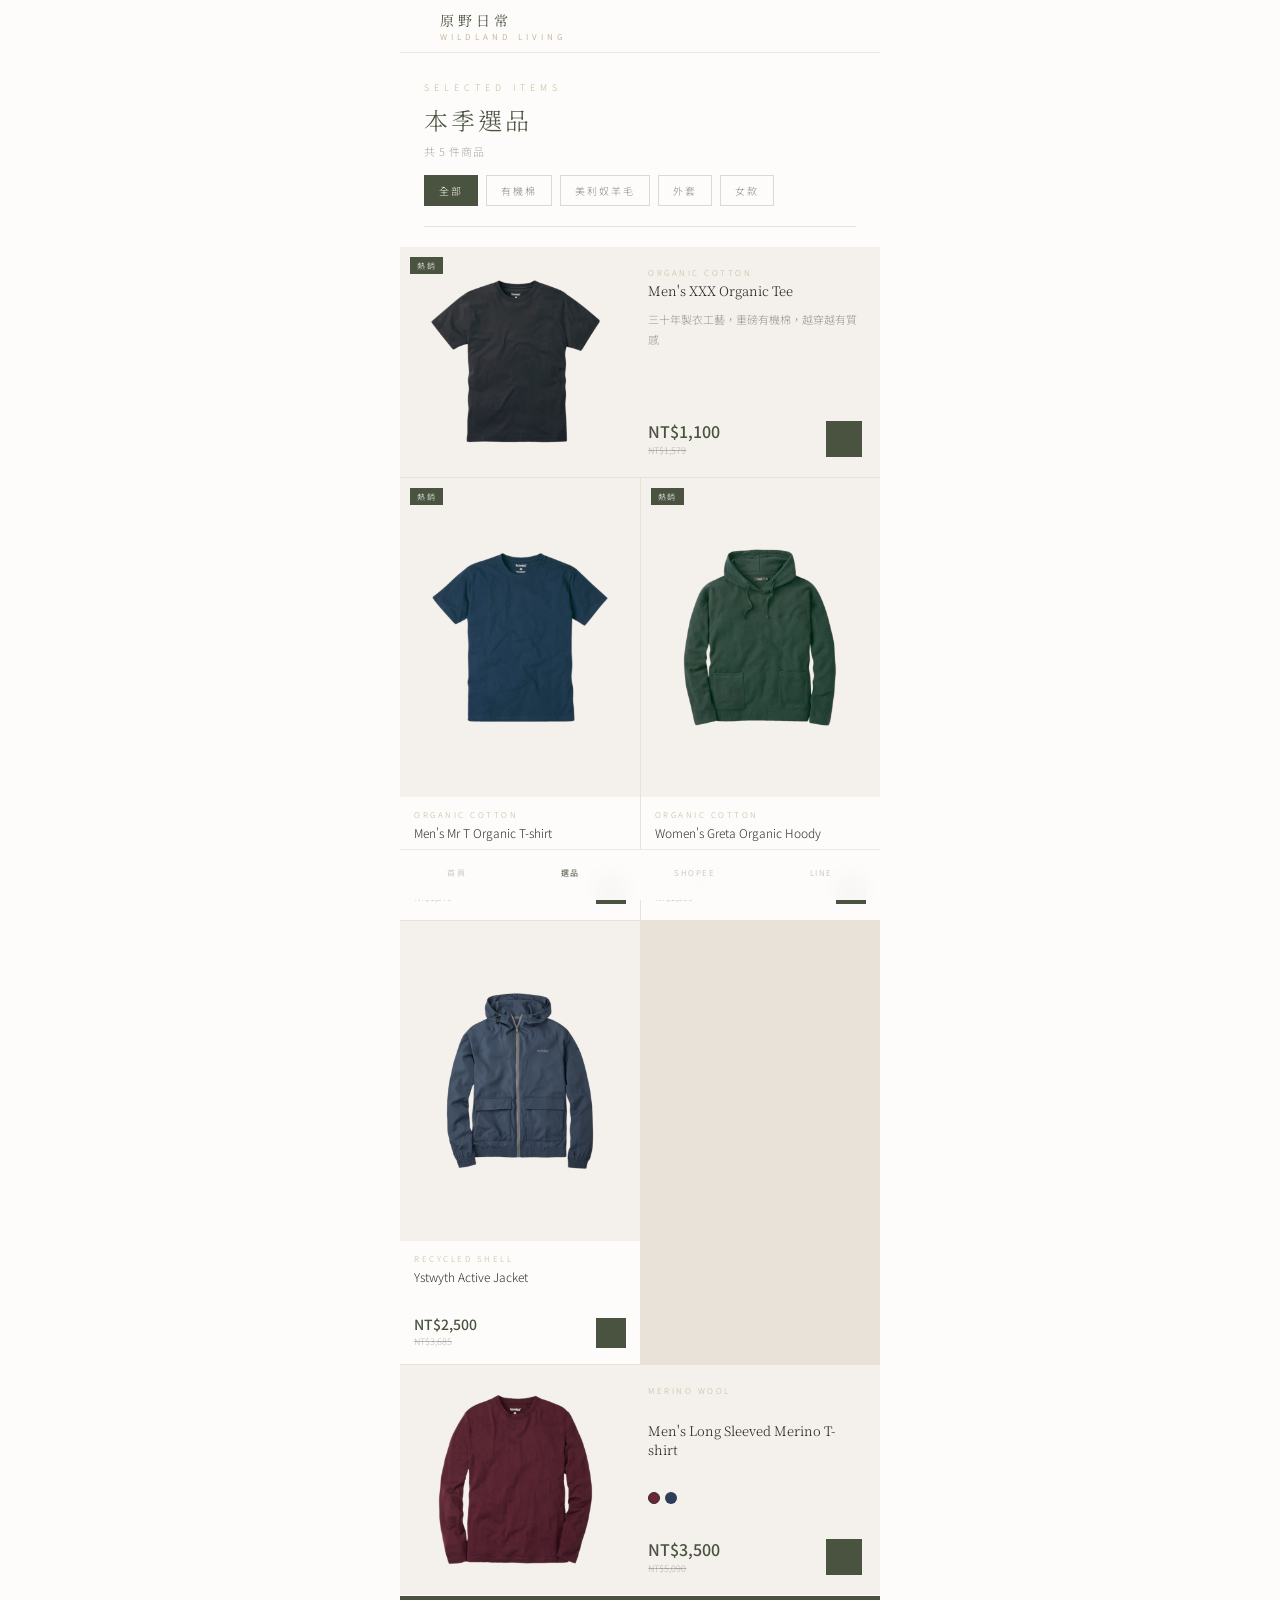
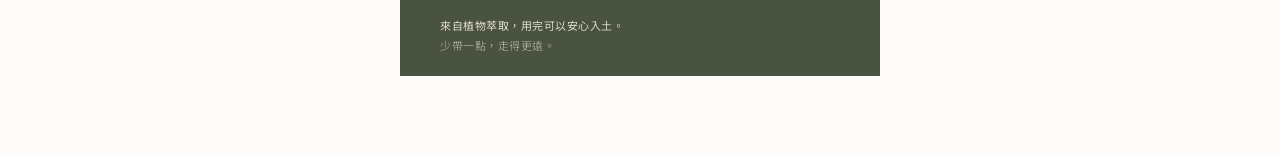
==== shop.html @ a8b2b329 "update: 根據 howies.co.uk 更新 5 件商品實際規格（材質・布重・產地・認證）" ====
<!DOCTYPE html>
<html lang="zh-TW">
<head>
<meta charset="UTF-8">
<meta name="viewport" content="width=device-width, initial-scale=1.0, maximum-scale=1.0">
<meta name="description" content="原野日常 選品店 — 永續選材，簡約美學，為移動與探索而生。">
<meta name="theme-color" content="#4A5240">
<title>選品 — 原野日常 Wildland Living</title>
<link rel="preconnect" href="https://fonts.googleapis.com">
<link rel="preconnect" href="https://fonts.gstatic.com" crossorigin>
<link href="https://fonts.googleapis.com/css2?family=Noto+Serif+TC:wght@300;400&family=Noto+Sans+TC:wght@300;400;500&display=swap" rel="stylesheet">
<link rel="stylesheet" href="https://cdn.jsdelivr.net/npm/@tabler/icons-webfont@latest/tabler-icons.min.css">
<style>
*{margin:0;padding:0;box-sizing:border-box}
:root{
  --green:#4A5240;
  --sand:#C8B89A;
  --cream:#E8E2D8;
  --dark:#2C2C2A;
  --light:#F4F1EC;
  --white:#FDFCFA;
}
html{scroll-behavior:smooth}
body{background:var(--white);color:var(--dark);font-family:'Noto Sans TC',sans-serif;font-weight:300;margin:0 auto;overflow-x:hidden;max-width:480px}

/* ── NAV ── */
nav{position:sticky;top:0;width:100%;max-width:480px;z-index:100;background:rgba(253,252,250,0.97);backdrop-filter:blur(10px);-webkit-backdrop-filter:blur(10px);border-bottom:0.5px solid rgba(74,82,64,0.12);padding:10px 20px;display:flex;justify-content:space-between;align-items:center}
.nav-left{display:flex;align-items:center;gap:12px}
.nav-back{background:none;border:none;color:var(--dark);cursor:pointer;font-size:20px;padding:4px;display:flex;align-items:center;-webkit-tap-highlight-color:transparent}
.logo-mark{display:flex;flex-direction:column;gap:1px}
.logo-cn{font-family:'Noto Serif TC',serif;font-size:14px;font-weight:400;color:var(--green);letter-spacing:4px}
.logo-en{font-size:8px;letter-spacing:4px;color:var(--sand);font-weight:400;text-transform:uppercase}
.nav-icons{display:flex;gap:16px;align-items:center}
.nav-icon{cursor:pointer;color:var(--dark);font-size:20px;position:relative;background:none;border:none;padding:4px;-webkit-tap-highlight-color:transparent}
.cart-badge{position:absolute;top:-4px;right:-4px;background:var(--green);color:var(--white);border-radius:50%;width:14px;height:14px;font-size:9px;display:flex;align-items:center;justify-content:center;font-weight:500}

/* ── PAGE HEADER ── */
.page-header{padding:28px 24px 0}
.page-label{font-size:9px;letter-spacing:5px;color:var(--sand);text-transform:uppercase;margin-bottom:8px}
.page-title{font-family:'Noto Serif TC',serif;font-size:24px;font-weight:300;color:var(--green);letter-spacing:3px;margin-bottom:6px}
.page-count{font-size:11px;color:rgba(44,44,42,0.4);letter-spacing:1px}

/* ── FILTER BAR ── */
.filter-bar{padding:16px 24px 0;display:flex;gap:8px;overflow-x:auto;scrollbar-width:none;-webkit-overflow-scrolling:touch}
.filter-bar::-webkit-scrollbar{display:none}
.filter-chip{flex-shrink:0;padding:7px 14px;border:0.5px solid rgba(74,82,64,0.2);background:transparent;color:rgba(44,44,42,0.55);font-size:10px;letter-spacing:2px;font-family:'Noto Sans TC',sans-serif;font-weight:300;cursor:pointer;-webkit-tap-highlight-color:transparent;transition:all 0.2s;white-space:nowrap}
.filter-chip.active{background:var(--green);color:var(--white);border-color:var(--green)}

/* ── DIVIDER ── */
.section-divider{height:0.5px;background:var(--cream);margin:20px 24px 0}

/* ── PRODUCT GRID ── */
.product-grid{display:grid;grid-template-columns:1fr 1fr;gap:1px;background:var(--cream);margin:20px 0 0}

/* ── PRODUCT CARD ── */
.pcard{background:var(--white);cursor:pointer;display:flex;flex-direction:column;-webkit-tap-highlight-color:transparent}
.pcard-img{width:100%;aspect-ratio:3/4;background:var(--light);position:relative;overflow:hidden;display:flex;align-items:center;justify-content:center}
.pcard-img img{width:82%;height:82%;object-fit:contain;display:block;transition:transform 0.4s ease}
.pcard:active .pcard-img img{transform:scale(0.95)}
.pcard-badge{position:absolute;top:10px;left:10px;background:var(--green);color:var(--white);font-size:8px;letter-spacing:1.5px;padding:3px 7px;font-weight:300}
.pcard-body{padding:12px 14px 16px}
.pcard-series{font-size:8px;letter-spacing:2.5px;color:var(--sand);text-transform:uppercase;margin-bottom:4px}
.pcard-name{font-size:12px;color:var(--dark);line-height:1.45;margin-bottom:10px;font-weight:300;min-height:36px}
.pcard-foot{display:flex;align-items:flex-end;justify-content:space-between;gap:6px}
.pcard-pricing{display:flex;flex-direction:column;gap:1px}
.pcard-price{font-size:14px;color:var(--green);font-weight:500}
.pcard-orig{font-size:9px;color:rgba(44,44,42,0.3);text-decoration:line-through}
.pcard-add{width:30px;height:30px;background:var(--green);color:var(--white);border:none;cursor:pointer;display:flex;align-items:center;justify-content:center;font-size:16px;flex-shrink:0;-webkit-tap-highlight-color:transparent;transition:background 0.15s}
.pcard-add:active{background:#3d4433}

/* ── FULL WIDTH CARD ── */
.pcard-full{grid-column:1/-1;flex-direction:row;background:var(--light)}
.pcard-full .pcard-img{width:48%;aspect-ratio:1/1;flex-shrink:0}
.pcard-full .pcard-body{flex:1;padding:20px 18px;display:flex;flex-direction:column;justify-content:space-between}
.pcard-full .pcard-name{font-size:13px;min-height:auto;font-family:'Noto Serif TC',serif;font-weight:300}
.pcard-full .pcard-price{font-size:16px}
.pcard-full .pcard-add{width:36px;height:36px;font-size:18px}

/* ── COLOR DOTS ON CARD ── */
.pcard-colors{display:flex;gap:5px;margin-bottom:10px}
.pcard-color-dot{width:12px;height:12px;border-radius:50%;border:1.5px solid transparent;background:none;cursor:pointer;padding:0;-webkit-tap-highlight-color:transparent}
.pcard-color-dot.active{border-color:var(--dark)}

/* ── SUSTAINABILITY STRIP ── */
.sustain-strip{background:var(--green);padding:20px 24px;display:flex;align-items:center;gap:16px;margin-top:1px}
.sustain-icon{font-size:22px;color:rgba(232,226,216,0.6);flex-shrink:0}
.sustain-text{font-size:11px;color:rgba(232,226,216,0.75);line-height:1.8;letter-spacing:0.5px}
.sustain-text strong{color:rgba(232,226,216,0.95);font-weight:400}

/* ── EMPTY STATE ── */
.empty-state{padding:60px 24px;text-align:center;display:none}
.empty-state i{font-size:36px;color:var(--cream);display:block;margin-bottom:12px}
.empty-state p{font-size:13px;color:rgba(44,44,42,0.4)}

.bottom-spacer{height:80px}

/* ── BOTTOM TAB BAR ── */
.bottom-bar{position:fixed;bottom:0;left:50%;transform:translateX(-50%);width:100%;max-width:480px;background:rgba(253,252,250,0.97);backdrop-filter:blur(10px);-webkit-backdrop-filter:blur(10px);border-top:0.5px solid rgba(74,82,64,0.1);padding:10px 0 18px;display:flex;justify-content:space-around;z-index:100}
.bottom-tab{display:flex;flex-direction:column;align-items:center;gap:3px;background:none;border:none;cursor:pointer;padding:4px 16px;-webkit-tap-highlight-color:transparent;text-decoration:none}
.bottom-tab i{font-size:22px;color:rgba(44,44,42,0.35);transition:color 0.15s}
.bottom-tab.active i{color:var(--green)}
.bottom-tab span{font-size:8px;letter-spacing:1.5px;color:rgba(44,44,42,0.35);text-transform:uppercase;font-family:'Noto Sans TC',sans-serif}
.bottom-tab.active span{color:var(--green)}

/* ── CART PANEL ── */
.cart-overlay{display:none;position:fixed;inset:0;background:rgba(44,44,42,0.5);z-index:200}
.cart-panel{position:fixed;bottom:0;left:50%;transform:translateX(-50%);width:100%;max-width:480px;background:var(--white);z-index:201;border-radius:16px 16px 0 0;max-height:82vh;flex-direction:column;display:none}
.cart-header{padding:20px 24px 14px;display:flex;justify-content:space-between;align-items:center;border-bottom:0.5px solid var(--cream);flex-shrink:0}
.cart-title{font-family:'Noto Serif TC',serif;font-size:17px;color:var(--green);font-weight:300}
.cart-close{background:none;border:none;color:var(--dark);cursor:pointer;font-size:22px;padding:4px}
.cart-body{padding:16px 24px;overflow-y:auto;flex:1}
.cart-empty{text-align:center;padding:40px 0;color:rgba(44,44,42,0.4);font-size:13px}
.cart-empty i{font-size:40px;color:var(--cream);display:block;margin-bottom:12px;opacity:0.8}
.cart-item{display:flex;gap:14px;padding:14px 0;border-bottom:0.5px solid var(--cream);align-items:center}
.cart-item-img{width:56px;height:56px;background:var(--cream);display:flex;align-items:center;justify-content:center;flex-shrink:0}
.cart-item-img i{font-size:22px;color:var(--green);opacity:0.4}
.cart-item-info{flex:1}
.cart-item-name{font-size:13px;color:var(--dark);margin-bottom:3px;font-weight:400}
.cart-item-price{font-size:12px;color:var(--green)}
.cart-qty{display:flex;align-items:center;gap:10px;margin-top:8px}
.qty-btn{width:26px;height:26px;background:var(--cream);border:none;cursor:pointer;font-size:14px;display:flex;align-items:center;justify-content:center;color:var(--dark);-webkit-tap-highlight-color:transparent}
.qty-num{font-size:13px;min-width:20px;text-align:center}
.cart-remove{color:rgba(44,44,42,0.3);cursor:pointer;background:none;border:none;font-size:18px;padding:4px}
.cart-footer{padding:20px 24px;border-top:0.5px solid var(--cream);background:var(--white);flex-shrink:0;display:none}
.cart-total-row{display:flex;justify-content:space-between;margin-bottom:16px;align-items:baseline}
.cart-total-label{font-size:13px;color:rgba(44,44,42,0.5)}
.cart-total-price{font-size:18px;font-weight:500;color:var(--green)}
.checkout-btn{width:100%;background:var(--green);color:var(--white);border:none;padding:15px;font-size:13px;letter-spacing:3px;cursor:pointer;font-family:'Noto Sans TC',sans-serif;font-weight:300;-webkit-tap-highlight-color:transparent}
.checkout-btn:active{background:#3d4433}

/* ── PRODUCT DETAIL PANEL ── */
.detail-overlay{display:none;position:fixed;inset:0;background:rgba(44,44,42,0.55);z-index:300;align-items:flex-end}
.detail-overlay.open{display:flex}
.detail-panel{background:var(--white);width:100%;max-width:480px;margin:0 auto;border-radius:20px 20px 0 0;max-height:92vh;overflow-y:auto;transform:translateY(100%);transition:transform 0.35s cubic-bezier(.4,0,.2,1)}
.detail-overlay.open .detail-panel{transform:translateY(0)}
.detail-img{width:100%;aspect-ratio:1/1;background:var(--light);position:relative;overflow:hidden;display:flex;align-items:center;justify-content:center}
.detail-img img{width:78%;height:78%;object-fit:contain}
.detail-close{position:absolute;top:14px;right:14px;width:34px;height:34px;background:rgba(44,44,42,0.5);border:none;color:#fff;border-radius:50%;cursor:pointer;display:flex;align-items:center;justify-content:center;font-size:16px}
.detail-body{padding:24px 24px 40px}
.detail-series{font-size:9px;letter-spacing:3px;color:var(--sand);text-transform:uppercase;margin-bottom:6px;display:block}
.detail-name{font-family:'Noto Serif TC',serif;font-size:20px;font-weight:300;color:var(--green);line-height:1.4;margin-bottom:10px}
.detail-desc{font-size:12px;color:rgba(44,44,42,0.55);line-height:2;margin-bottom:18px;padding-bottom:18px;border-bottom:0.5px solid var(--cream)}
.detail-select-label{font-size:9px;letter-spacing:3px;color:var(--sand);text-transform:uppercase;margin-bottom:10px;display:block}
.detail-color-row{display:flex;gap:10px;flex-wrap:wrap;margin-bottom:8px}
.detail-color-btn{width:26px;height:26px;border-radius:50%;border:2px solid transparent;cursor:pointer;padding:0;transition:all 0.2s;-webkit-tap-highlight-color:transparent}
.detail-color-btn.active{border-color:var(--dark);box-shadow:0 0 0 2px var(--white),0 0 0 3.5px var(--dark)}
.detail-color-name{font-size:10px;color:rgba(44,44,42,0.5);letter-spacing:1px;margin-bottom:18px}
.detail-size-row{display:flex;gap:8px;flex-wrap:wrap;margin-bottom:20px}
.detail-size-btn{min-width:50px;padding:9px 13px;background:var(--light);border:0.5px solid transparent;font-size:12px;color:var(--dark);cursor:pointer;font-family:'Noto Sans TC',sans-serif;transition:all 0.2s;-webkit-tap-highlight-color:transparent}
.detail-size-btn.active{background:var(--green);color:var(--white)}
.detail-size-btn.sold-out{opacity:0.3;cursor:not-allowed;text-decoration:line-through}
.detail-attrs{display:grid;grid-template-columns:1fr 1fr;gap:8px;margin-bottom:18px}
.detail-attr{background:var(--light);padding:12px 14px}
.detail-attr-label{font-size:8px;letter-spacing:2px;color:var(--sand);text-transform:uppercase;margin-bottom:4px}
.detail-attr-value{font-size:12px;color:var(--dark);font-weight:400}
.detail-price-row{display:flex;align-items:baseline;gap:10px;margin-bottom:20px}
.detail-price{font-size:24px;font-weight:500;color:var(--green)}
.detail-orig{font-size:13px;color:rgba(44,44,42,0.3);text-decoration:line-through}
.detail-save{font-size:10px;color:var(--sand);background:rgba(200,184,154,0.15);padding:3px 9px}
.detail-add-btn{width:100%;background:var(--green);color:var(--white);border:none;padding:16px;font-size:13px;letter-spacing:3px;cursor:pointer;font-family:'Noto Sans TC',sans-serif;font-weight:300}
.detail-add-btn:active{background:#3d4433}
.detail-add-btn:disabled{background:#ccc;cursor:not-allowed}

/* ── TOAST ── */
.toast{position:fixed;bottom:90px;left:50%;transform:translateX(-50%) translateY(16px);background:var(--green);color:var(--white);padding:10px 20px;font-size:12px;letter-spacing:1px;opacity:0;transition:all 0.3s;z-index:400;pointer-events:none;white-space:nowrap;border-radius:2px}
.toast.show{opacity:1;transform:translateX(-50%) translateY(0)}

@keyframes fadeIn{from{opacity:0;transform:translateY(10px)}to{opacity:1;transform:translateY(0)}}
.pcard{animation:fadeIn 0.4s ease both}
.pcard:nth-child(1){animation-delay:.05s}
.pcard:nth-child(2){animation-delay:.1s}
.pcard:nth-child(3){animation-delay:.15s}
.pcard:nth-child(4){animation-delay:.2s}
.pcard:nth-child(5){animation-delay:.25s}
</style>
</head>
<body>

<!-- NAV -->
<nav>
  <div class="nav-left">
    <button class="nav-back" onclick="window.location.href='index.html'" aria-label="返回首頁">
      <i class="ti ti-arrow-left"></i>
    </button>
    <div class="logo-mark">
      <span class="logo-cn">原野日常</span>
      <span class="logo-en">Wildland Living</span>
    </div>
  </div>
  <div class="nav-icons">
    <button class="nav-icon" onclick="openCart()" aria-label="購物袋">
      <i class="ti ti-shopping-bag"></i>
      <span class="cart-badge" id="cartBadge" style="display:none">0</span>
    </button>
  </div>
</nav>

<!-- PAGE HEADER -->
<div class="page-header">
  <p class="page-label">Selected Items</p>
  <h1 class="page-title">本季選品</h1>
  <p class="page-count" id="productCount">共 5 件商品</p>
</div>

<!-- FILTER CHIPS -->
<div class="filter-bar">
  <button class="filter-chip active" onclick="filterProducts('all',this)">全部</button>
  <button class="filter-chip" onclick="filterProducts('cotton',this)">有機棉</button>
  <button class="filter-chip" onclick="filterProducts('merino',this)">美利奴羊毛</button>
  <button class="filter-chip" onclick="filterProducts('jacket',this)">外套</button>
  <button class="filter-chip" onclick="filterProducts('women',this)">女款</button>
</div>

<div class="section-divider"></div>

<!-- PRODUCT GRID -->
<div class="product-grid" id="productGrid">

  <!-- Card 0 — Men's XXX Organic Tee (featured full width) -->
  <div class="pcard pcard-full" data-tags="cotton men" onclick="openDetail(0)">
    <div class="pcard-img">
      <img src="images/p-xxx.png" alt="Men's XXX Organic Tee">
      <span class="pcard-badge">熱銷</span>
    </div>
    <div class="pcard-body">
      <div>
        <p class="pcard-series">Organic Cotton</p>
        <h2 class="pcard-name">Men's XXX Organic Tee</h2>
        <p style="font-size:11px;color:rgba(44,44,42,0.45);line-height:1.8;margin-bottom:12px">三十年製衣工藝，重磅有機棉，越穿越有質感</p>
      </div>
      <div class="pcard-foot">
        <div class="pcard-pricing">
          <span class="pcard-price">NT$1,100</span>
          <span class="pcard-orig">NT$1,579</span>
        </div>
        <button class="pcard-add" onclick="event.stopPropagation();addToCart('Men\'s XXX Organic Tee',1100)" aria-label="加入購物袋">
          <i class="ti ti-plus"></i>
        </button>
      </div>
    </div>
  </div>

  <!-- Card 1 -->
  <div class="pcard" data-tags="cotton men" onclick="openDetail(1)">
    <div class="pcard-img">
      <img src="images/p-mrt.png" alt="Men's Mr T Organic T-shirt">
      <span class="pcard-badge">熱銷</span>
    </div>
    <div class="pcard-body">
      <p class="pcard-series">Organic Cotton</p>
      <h2 class="pcard-name">Men's Mr T Organic T-shirt</h2>
      <div class="pcard-foot">
        <div class="pcard-pricing">
          <span class="pcard-price">NT$1,100</span>
          <span class="pcard-orig">NT$1,579</span>
        </div>
        <button class="pcard-add" onclick="event.stopPropagation();addToCart('Men\'s Mr T Organic T-shirt',1100)" aria-label="加入購物袋">
          <i class="ti ti-plus"></i>
        </button>
      </div>
    </div>
  </div>

  <!-- Card 2 -->
  <div class="pcard" data-tags="cotton women" onclick="openDetail(2)">
    <div class="pcard-img">
      <img src="images/p-greta.png" alt="Women's Greta Organic Hoody">
      <span class="pcard-badge">熱銷</span>
    </div>
    <div class="pcard-body">
      <p class="pcard-series">Organic Cotton</p>
      <h2 class="pcard-name">Women's Greta Organic Hoody</h2>
      <div class="pcard-foot">
        <div class="pcard-pricing">
          <span class="pcard-price">NT$1,800</span>
          <span class="pcard-orig">NT$2,590</span>
        </div>
        <button class="pcard-add" onclick="event.stopPropagation();addToCart('Women\'s Greta Organic Hoody',1800)" aria-label="加入購物袋">
          <i class="ti ti-plus"></i>
        </button>
      </div>
    </div>
  </div>

  <!-- Card 3 -->
  <div class="pcard" data-tags="jacket men" onclick="openDetail(3)">
    <div class="pcard-img">
      <img src="images/p-ystwyth.png" alt="Ystwyth Active Jacket">
    </div>
    <div class="pcard-body">
      <p class="pcard-series">Recycled Shell</p>
      <h2 class="pcard-name">Ystwyth Active Jacket</h2>
      <div class="pcard-foot">
        <div class="pcard-pricing">
          <span class="pcard-price">NT$2,500</span>
          <span class="pcard-orig">NT$3,685</span>
        </div>
        <button class="pcard-add" onclick="event.stopPropagation();addToCart('Ystwyth Active Jacket',2500)" aria-label="加入購物袋">
          <i class="ti ti-plus"></i>
        </button>
      </div>
    </div>
  </div>

  <!-- Card 4 — Merino (full width) -->
  <div class="pcard pcard-full" data-tags="merino men" onclick="openDetail(4)">
    <div class="pcard-img">
      <img src="images/p-merino-red.png" alt="Men's Merino LS T-shirt" id="merinoThumb">
    </div>
    <div class="pcard-body">
      <p class="pcard-series">Merino Wool</p>
      <h2 class="pcard-name">Men's Long Sleeved Merino T-shirt</h2>
      <div class="pcard-colors" onclick="event.stopPropagation()">
        <button class="pcard-color-dot active" id="mThumb0" style="background:#6B2737;border-color:#2C2C2A" onclick="switchMerinoThumb(0)" aria-label="Port Royale"></button>
        <button class="pcard-color-dot" id="mThumb1" style="background:#2C3E5A" onclick="switchMerinoThumb(1)" aria-label="Total Eclipse"></button>
      </div>
      <div class="pcard-foot">
        <div class="pcard-pricing">
          <span class="pcard-price">NT$3,500</span>
          <span class="pcard-orig">NT$5,090</span>
        </div>
        <button class="pcard-add" onclick="event.stopPropagation();addToCart('Men\'s Long Sleeved Merino T-shirt',3500)" aria-label="加入購物袋">
          <i class="ti ti-plus"></i>
        </button>
      </div>
    </div>
  </div>

</div>

<!-- SUSTAINABILITY STRIP -->
<div class="sustain-strip">
  <i class="ti ti-leaf sustain-icon"></i>
  <p class="sustain-text"><strong>來自植物萃取，用完可以安心入土。</strong><br>少帶一點，走得更遠。</p>
</div>

<!-- EMPTY STATE -->
<div class="empty-state" id="emptyState">
  <i class="ti ti-mood-empty"></i>
  <p>此分類目前沒有商品</p>
</div>

<div class="bottom-spacer"></div>

<!-- BOTTOM TAB BAR -->
<div class="bottom-bar">
  <a class="bottom-tab" href="index.html" aria-label="首頁">
    <i class="ti ti-home"></i>
    <span>首頁</span>
  </a>
  <button class="bottom-tab active" aria-label="選品">
    <i class="ti ti-shirt"></i>
    <span>選品</span>
  </button>
  <a class="bottom-tab" href="https://shopee.tw/pohaohuang86" target="_blank" aria-label="Shopee">
    <i class="ti ti-shopping-cart"></i>
    <span>Shopee</span>
  </a>
  <a class="bottom-tab" href="https://lin.ee/xdo3l23" target="_blank" aria-label="LINE">
    <i class="ti ti-brand-line"></i>
    <span>LINE</span>
  </a>
</div>

<!-- CART PANEL -->
<div class="cart-overlay" id="cartOverlay" onclick="closeCart()"></div>
<div class="cart-panel" id="cartPanel">
  <div class="cart-header">
    <span class="cart-title">購物袋</span>
    <button class="cart-close" onclick="closeCart()"><i class="ti ti-x"></i></button>
  </div>
  <div class="cart-body">
    <div class="cart-empty" id="cartEmpty">
      <i class="ti ti-shopping-bag"></i>購物袋是空的
    </div>
    <div id="cartItems"></div>
  </div>
  <div class="cart-footer" id="cartFooter">
    <div class="cart-total-row">
      <span class="cart-total-label">小計</span>
      <span class="cart-total-price" id="cartTotal">NT$0</span>
    </div>
    <button class="checkout-btn" onclick="checkout()">前往 Shopee 結帳 →</button>
  </div>
</div>

<!-- PRODUCT DETAIL PANEL -->
<div class="detail-overlay" id="detailOverlay" onclick="handleDetailOverlayClick(event)">
  <div class="detail-panel" id="detailPanel">
    <div class="detail-img">
      <img id="detailImgSrc" src="" alt="">
      <button class="detail-close" onclick="closeDetail()"><i class="ti ti-x"></i></button>
    </div>
    <div class="detail-body">
      <span class="detail-series" id="detailSeries"></span>
      <h2 class="detail-name" id="detailName"></h2>
      <p class="detail-desc" id="detailDesc"></p>

      <div id="detailColorWrap" style="display:none">
        <span class="detail-select-label">顏色</span>
        <div class="detail-color-row" id="detailColorRow"></div>
        <p class="detail-color-name" id="detailColorName"></p>
      </div>

      <div id="detailSizeWrap" style="display:none">
        <span class="detail-select-label">尺寸</span>
        <div class="detail-size-row" id="detailSizeRow"></div>
      </div>

      <div class="detail-attrs" id="detailAttrs"></div>

      <div class="detail-price-row">
        <span class="detail-price" id="detailPrice"></span>
        <span class="detail-orig" id="detailOrig"></span>
        <span class="detail-save" id="detailSave"></span>
      </div>
      <button class="detail-add-btn" id="detailAddBtn">加入購物袋</button>
    </div>
  </div>
</div>

<!-- TOAST -->
<div class="toast" id="toast"></div>

<script>
const catalog = [
  {
    id:0, series:'Organic Cotton', name:"Men's XXX Organic Tee",
    desc:'這款 T 恤集結三十年製衣精髓，以全新剪裁與高品質有機棉重新定義經典。每一處重磅細節皆經過精密微調，旨在打造一件能經受時間考驗、愈穿愈有質感的必備單品。The XXX T-shirt reimagines our classic fit using lessons from 30 years of expertise and premium organic cotton. Every heavy-duty detail has been refined to create a high-quality staple that ages beautifully over time.',
    img:'images/p-xxx.png', price:1100, orig:1579,
    colors:null,
    sizes:[{label:'L',stock:1}],
    attrs:[{label:'材質',value:'100% 有機棉'},{label:'布重',value:'185 g/m²'},{label:'產地',value:'印度'},{label:'認證',value:'GOTS 有機紡織標準'}]
  },
  {
    id:1, series:'Organic Cotton', name:"Men's Mr T Organic T-shirt",
    desc:'這款 T 恤採用 100% 有機棉與環保染料，在呵護肌膚的同時也守護土地與水源。憑藉對細節與縫線的極致追求，它將日常穿搭的舒適感與卓越的耐用性完美結合。Made with 100% organic cotton and eco-friendly dyes, this tee is designed to be gentle on both you and the planet. With its quality-obsessed construction, it delivers the perfect balance of everyday comfort and long-lasting durability.',
    img:'images/p-mrt.png', price:1100, orig:1579,
    colors:null,
    sizes:[{label:'L',stock:1}],
    attrs:[{label:'材質',value:'100% 有機棉'},{label:'布重',value:'185 g/m²'},{label:'產地',value:'印度'},{label:'認證',value:'GOTS・OEKO-TEX 100'}]
  },
  {
    id:2, series:'Organic Cotton', name:"Women's Greta Organic Hoody",
    desc:'這款連帽衫選用高品質有機棉刷毛布料，提供極致柔軟的觸感與全天候的溫暖。結合環保製程與簡約的雙層連帽設計，是四季皆宜、兼具永續理念的層次穿搭首選。The Greta hoodie uses premium organic cotton fleece to provide an exceptionally soft handfeel and cozy warmth. Its sustainable construction and minimalist double-layered hood make it a perfect layering piece for any season.',
    img:'images/p-greta.png', price:1800, orig:2590,
    colors:null,
    sizes:[{label:'M',stock:1}],
    attrs:[{label:'材質',value:'100% 有機棉（刷毛）'},{label:'布重',value:'Premium Jersey'},{label:'產地',value:'巴基斯坦'},{label:'認證',value:'GOTS・OEKO-TEX 100'}]
  },
  {
    id:3, series:'Recycled Shell', name:'Ystwyth Active Jacket (Unisex)',
    desc:'這款防風外套完全由再生塑料製成，搭配環保撥水塗層與抗撕裂設計，專為機能與永續而生。多口袋的貼心配置與輕便好收納的特性，讓您在任何天氣下都能俐落應對戶外生活。Crafted entirely from recycled plastic bottles, this windproof shell features a PFC-free water-repellent finish and ripstop durability. Its functional pocket design and packable nature make it a versatile, eco-conscious choice for outdoor performance.',
    img:'images/p-ystwyth.png', price:2500, orig:3685,
    colors:null,
    sizes:[{label:'M',stock:1}],
    attrs:[{label:'材質',value:'100% 再生聚酯纖維'},{label:'結構',value:'Ripstop 抗撕裂'},{label:'功能',value:'PFC-free 撥水塗層'},{label:'認證',value:'OEKO-TEX 認證'}]
  },
  {
    id:4, series:'Merino Wool', name:"Men's Long Sleeved Merino T-shirt",
    desc:'這款熱銷長袖 T 恤採用 100% 美利奴羊毛，利用天然纖維的特性實現卓越的體溫調節與排汗機能。簡約的剪裁使其能輕鬆融入運動或日常造型，是一款具備極致機能感的高質感永續單品。This best-selling tee is crafted from 100% Merino wool, leveraging natural fibers for superior temperature regulation and moisture-wicking. Its minimalist fit seamlessly transitions from sport to daily life, offering a high-performance, sustainable layer.',
    img:'images/p-merino-red.png', price:3500, orig:5090,
    colors:[
      {label:'Port Royale — 深紅 M', hex:'#6B2737', img:'images/p-merino-red.png', sizes:[{label:'M',stock:1}]},
      {label:'Total Eclipse — 深藍 L', hex:'#2C3E5A', img:'images/p-merino-navy.png', sizes:[{label:'L',stock:1}]}
    ],
    sizes:[{label:'M',stock:1}],
    attrs:[{label:'材質',value:'100% 非剪羊美利奴羊毛'},{label:'布重',value:'195 g/m²'},{label:'產地',value:'中國'},{label:'認證',value:'OEKO-TEX 100（布料・線・染料）'}]
  }
];

let cart = [];
let currentDetail = null;
let selectedColor = 0;
let selectedSize = 0;

function filterProducts(tag, btn) {
  document.querySelectorAll('.filter-chip').forEach(c => c.classList.remove('active'));
  btn.classList.add('active');
  const cards = document.querySelectorAll('#productGrid .pcard');
  let visible = 0;
  cards.forEach(card => {
    const tags = card.dataset.tags || '';
    const show = tag === 'all' || tags.includes(tag);
    card.style.display = show ? '' : 'none';
    if(show) visible++;
  });
  document.getElementById('productCount').textContent = '共 ' + visible + ' 件商品';
  document.getElementById('emptyState').style.display = visible === 0 ? 'block' : 'none';
}

function switchMerinoThumb(idx) {
  const imgs = ['images/p-merino-red.png','images/p-merino-navy.png'];
  document.getElementById('merinoThumb').src = imgs[idx];
  [0,1].forEach(i => {
    const d = document.getElementById('mThumb'+i);
    d.classList.toggle('active', i===idx);
    d.style.borderColor = i===idx ? '#2C2C2A' : 'transparent';
  });
}

function openDetail(idx) {
  const p = catalog[idx];
  currentDetail = idx;
  selectedColor = 0;
  selectedSize = 0;
  document.getElementById('detailImgSrc').src = p.img;
  document.getElementById('detailImgSrc').alt = p.name;
  document.getElementById('detailSeries').textContent = p.series;
  document.getElementById('detailName').textContent = p.name;
  document.getElementById('detailDesc').textContent = p.desc;
  document.getElementById('detailPrice').textContent = 'NT$' + p.price.toLocaleString();
  document.getElementById('detailOrig').textContent = 'NT$' + p.orig.toLocaleString();
  const save = Math.round((1 - p.price/p.orig)*100);
  document.getElementById('detailSave').textContent = '省 ' + save + '%';

  const colorWrap = document.getElementById('detailColorWrap');
  const colorRow = document.getElementById('detailColorRow');
  if(p.colors && p.colors.length > 1) {
    colorWrap.style.display = 'block';
    colorRow.innerHTML = p.colors.map((c,i) => `
      <button class="detail-color-btn ${i===0?'active':''}" style="background:${c.hex}" onclick="selectDetailColor(${i})" aria-label="${c.label}"></button>
    `).join('');
    document.getElementById('detailColorName').textContent = p.colors[0].label;
  } else {
    colorWrap.style.display = 'none';
  }

  const sizes = (p.colors && p.colors.length > 1) ? p.colors[0].sizes : p.sizes;
  const sizeWrap = document.getElementById('detailSizeWrap');
  if(sizes.length > 1) {
    sizeWrap.style.display = 'block';
    document.getElementById('detailSizeRow').innerHTML = sizes.map((s,i) => `
      <button class="detail-size-btn ${s.stock===0?'sold-out':''} ${i===0&&s.stock>0?'active':''}" onclick="selectDetailSize(${i})" ${s.stock===0?'disabled':''}>${s.label}</button>
    `).join('');
  } else {
    sizeWrap.style.display = 'none';
  }

  document.getElementById('detailAttrs').innerHTML = p.attrs.map(a => `
    <div class="detail-attr"><p class="detail-attr-label">${a.label}</p><p class="detail-attr-value">${a.value}</p></div>
  `).join('');

  document.getElementById('detailAddBtn').disabled = false;
  document.getElementById('detailOverlay').classList.add('open');
  document.body.style.overflow = 'hidden';
}

function selectDetailColor(idx) {
  const p = catalog[currentDetail];
  selectedColor = idx;
  document.querySelectorAll('.detail-color-btn').forEach((b,i) => b.classList.toggle('active', i===idx));
  document.getElementById('detailColorName').textContent = p.colors[idx].label;
  document.getElementById('detailImgSrc').src = p.colors[idx].img;
  const sizes = p.colors[idx].sizes;
  if(sizes.length > 1) {
    document.getElementById('detailSizeWrap').style.display = 'block';
    document.getElementById('detailSizeRow').innerHTML = sizes.map((s,i) => `
      <button class="detail-size-btn ${s.stock===0?'sold-out':''} ${i===0&&s.stock>0?'active':''}" onclick="selectDetailSize(${i})" ${s.stock===0?'disabled':''}>${s.label}</button>
    `).join('');
  }
  selectedSize = 0;
}

function selectDetailSize(idx) {
  selectedSize = idx;
  document.querySelectorAll('.detail-size-btn').forEach((b,i) => b.classList.toggle('active', i===idx));
}

function closeDetail() {
  document.getElementById('detailOverlay').classList.remove('open');
  document.body.style.overflow = '';
}

function handleDetailOverlayClick(e) {
  if(e.target === document.getElementById('detailOverlay')) closeDetail();
}

document.getElementById('detailAddBtn').addEventListener('click', () => {
  const p = catalog[currentDetail];
  let name = p.name;
  if(p.colors) name += ' — ' + p.colors[selectedColor].label;
  addToCart(name, p.price);
  closeDetail();
});

function addToCart(name, price) {
  const existing = cart.find(i => i.name === name);
  if(existing){ existing.qty++; } else { cart.push({name, price, qty:1}); }
  updateCartUI();
  showToast('已加入：' + name.split(' ').slice(0,3).join(' '));
}

function updateCartUI() {
  const count = cart.reduce((s,i) => s+i.qty, 0);
  const total = cart.reduce((s,i) => s+i.price*i.qty, 0);
  const badge = document.getElementById('cartBadge');
  badge.textContent = count;
  badge.style.display = count > 0 ? 'flex' : 'none';
  const empty = document.getElementById('cartEmpty');
  const itemsEl = document.getElementById('cartItems');
  const footer = document.getElementById('cartFooter');
  if(cart.length === 0){
    empty.style.display='block'; itemsEl.innerHTML=''; footer.style.display='none';
  } else {
    empty.style.display='none'; footer.style.display='block';
    document.getElementById('cartTotal').textContent = 'NT$' + total.toLocaleString();
    itemsEl.innerHTML = cart.map((item,idx) => `
      <div class="cart-item">
        <div class="cart-item-img"><i class="ti ti-leaf"></i></div>
        <div class="cart-item-info">
          <p class="cart-item-name">${item.name}</p>
          <p class="cart-item-price">NT$${item.price.toLocaleString()}</p>
          <div class="cart-qty">
            <button class="qty-btn" onclick="changeQty(${idx},-1)">−</button>
            <span class="qty-num">${item.qty}</span>
            <button class="qty-btn" onclick="changeQty(${idx},1)">+</button>
          </div>
        </div>
        <button class="cart-remove" onclick="removeItem(${idx})"><i class="ti ti-x"></i></button>
      </div>
    `).join('');
  }
}

function changeQty(idx, delta){ cart[idx].qty += delta; if(cart[idx].qty<=0) cart.splice(idx,1); updateCartUI(); }
function removeItem(idx){ cart.splice(idx,1); updateCartUI(); }
function openCart(){
  document.getElementById('cartOverlay').style.display='block';
  const p=document.getElementById('cartPanel'); p.style.display='flex'; p.style.flexDirection='column';
}
function closeCart(){ document.getElementById('cartOverlay').style.display='none'; document.getElementById('cartPanel').style.display='none'; }
function checkout(){ window.open('https://shopee.tw/pohaohuang86','_blank'); }
function showToast(msg){ const t=document.getElementById('toast'); t.textContent=msg; t.classList.add('show'); setTimeout(()=>t.classList.remove('show'),2200); }
</script>
</body>
</html>
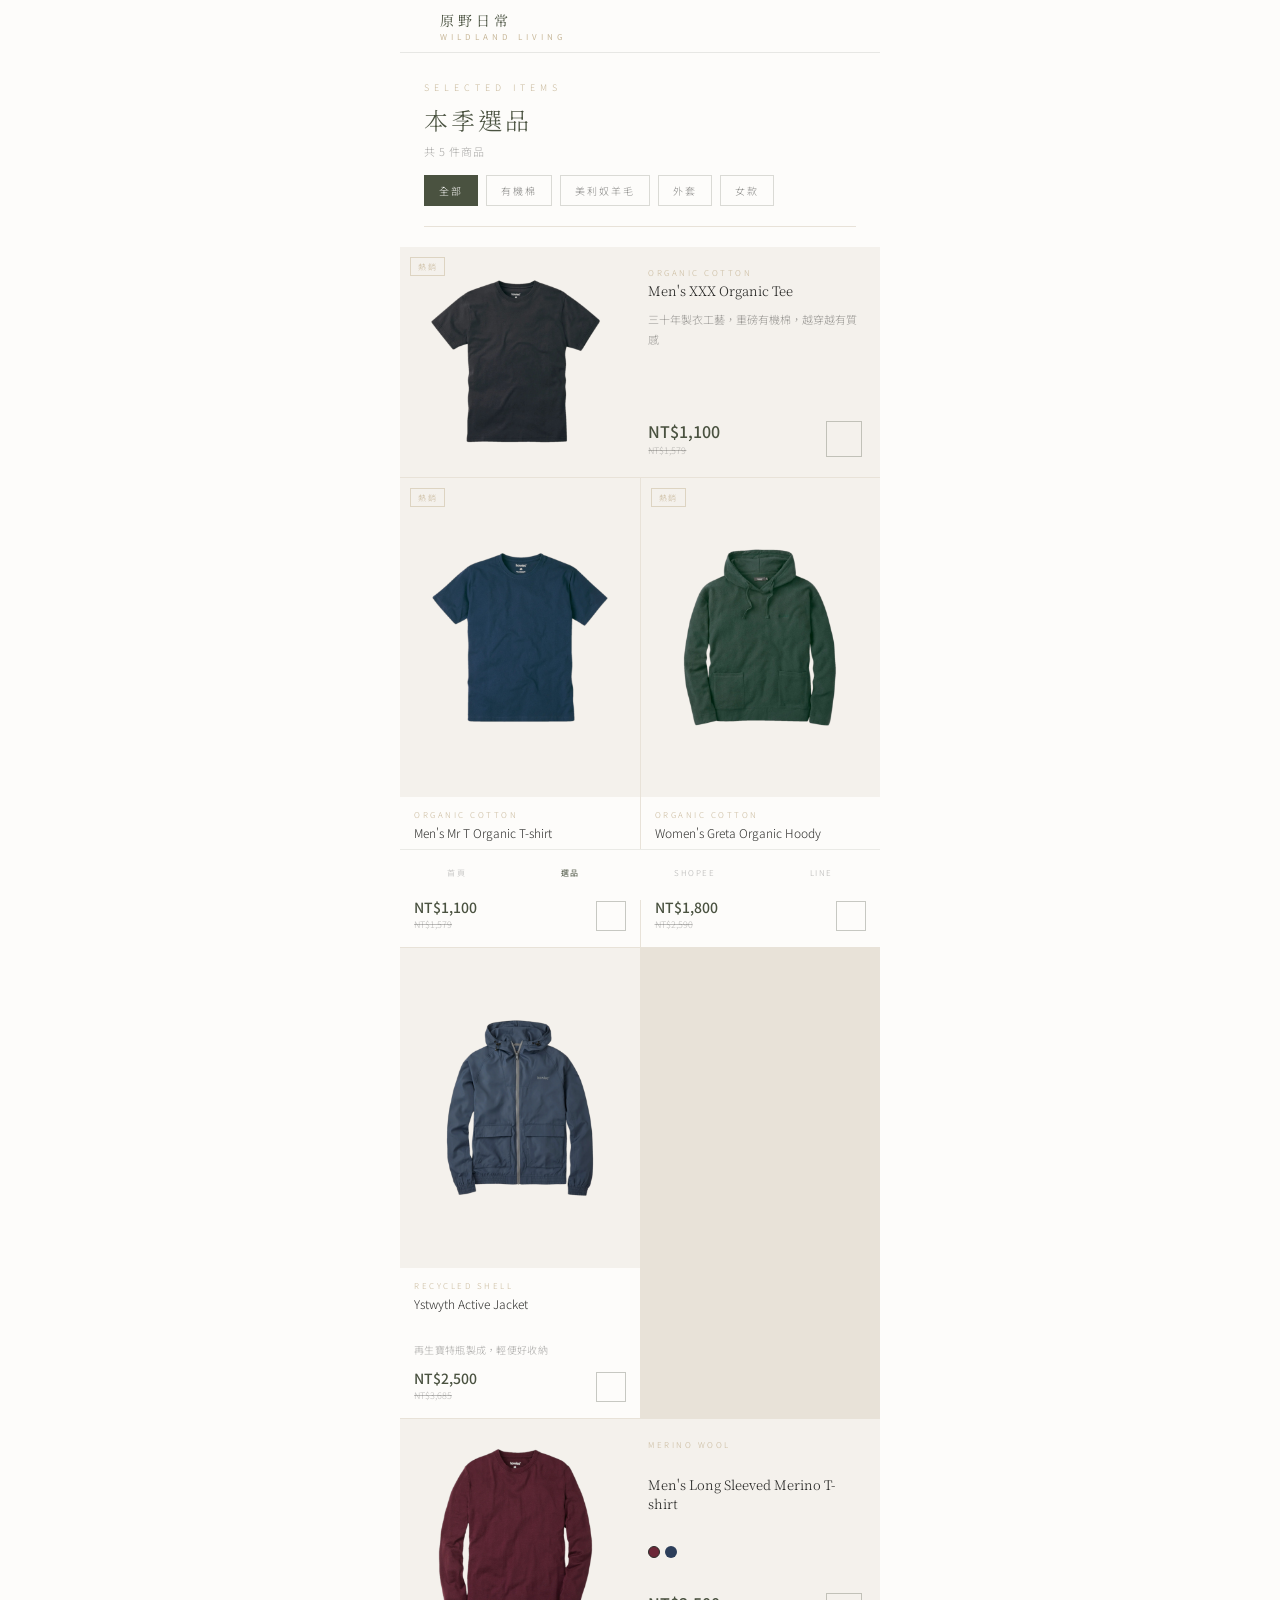
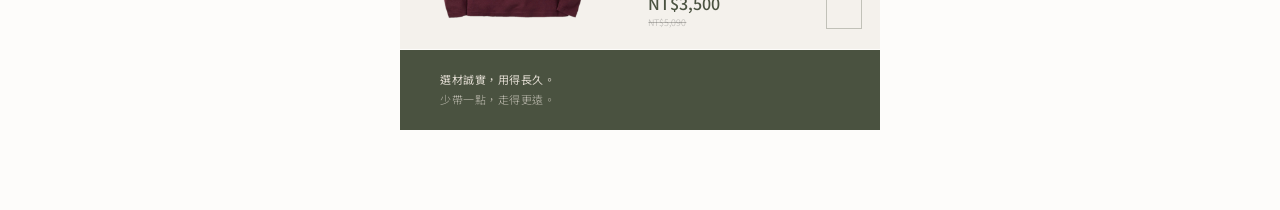
==== commit 9ebd1448: "fix: 品牌調性全面檢查修正 — badge改線框、按鈕去促銷感、補商品tagline、修正不實永續文案、結帳按鈕去平台名" ====
--- a/shop.html
+++ b/shop.html
@@ -57,7 +57,7 @@
 .pcard-img{width:100%;aspect-ratio:3/4;background:var(--light);position:relative;overflow:hidden;display:flex;align-items:center;justify-content:center}
 .pcard-img img{width:82%;height:82%;object-fit:contain;display:block;transition:transform 0.4s ease}
 .pcard:active .pcard-img img{transform:scale(0.95)}
-.pcard-badge{position:absolute;top:10px;left:10px;background:var(--green);color:var(--white);font-size:8px;letter-spacing:1.5px;padding:3px 7px;font-weight:300}
+.pcard-badge{position:absolute;top:10px;left:10px;background:transparent;color:var(--sand);border:0.5px solid rgba(200,184,154,0.5);font-size:8px;letter-spacing:1.5px;padding:3px 7px;font-weight:300}
 .pcard-body{padding:12px 14px 16px}
 .pcard-series{font-size:8px;letter-spacing:2.5px;color:var(--sand);text-transform:uppercase;margin-bottom:4px}
 .pcard-name{font-size:12px;color:var(--dark);line-height:1.45;margin-bottom:10px;font-weight:300;min-height:36px}
@@ -65,8 +65,9 @@
 .pcard-pricing{display:flex;flex-direction:column;gap:1px}
 .pcard-price{font-size:14px;color:var(--green);font-weight:500}
 .pcard-orig{font-size:9px;color:rgba(44,44,42,0.3);text-decoration:line-through}
-.pcard-add{width:30px;height:30px;background:var(--green);color:var(--white);border:none;cursor:pointer;display:flex;align-items:center;justify-content:center;font-size:16px;flex-shrink:0;-webkit-tap-highlight-color:transparent;transition:background 0.15s}
-.pcard-add:active{background:#3d4433}
+.pcard-add{width:30px;height:30px;background:transparent;color:var(--green);border:0.5px solid rgba(74,82,64,0.3);cursor:pointer;display:flex;align-items:center;justify-content:center;font-size:14px;flex-shrink:0;-webkit-tap-highlight-color:transparent;transition:all 0.2s}
+.pcard-add:active{background:var(--green);color:var(--white);border-color:var(--green)}
+.pcard-tagline{font-size:10px;color:rgba(44,44,42,0.4);line-height:1.7;margin-bottom:10px;letter-spacing:0.3px}
 
 /* ── FULL WIDTH CARD ── */
 .pcard-full{grid-column:1/-1;flex-direction:row;background:var(--light)}
@@ -146,9 +147,12 @@
 .detail-color-btn.active{border-color:var(--dark);box-shadow:0 0 0 2px var(--white),0 0 0 3.5px var(--dark)}
 .detail-color-name{font-size:10px;color:rgba(44,44,42,0.5);letter-spacing:1px;margin-bottom:18px}
 .detail-size-row{display:flex;gap:8px;flex-wrap:wrap;margin-bottom:20px}
-.detail-size-btn{min-width:50px;padding:9px 13px;background:var(--light);border:0.5px solid transparent;font-size:12px;color:var(--dark);cursor:pointer;font-family:'Noto Sans TC',sans-serif;transition:all 0.2s;-webkit-tap-highlight-color:transparent}
+.detail-size-btn{min-width:60px;padding:9px 13px;background:var(--light);border:0.5px solid transparent;font-size:12px;color:var(--dark);cursor:pointer;font-family:'Noto Sans TC',sans-serif;transition:all 0.2s;-webkit-tap-highlight-color:transparent;display:flex;flex-direction:column;align-items:center;gap:3px}
 .detail-size-btn.active{background:var(--green);color:var(--white)}
-.detail-size-btn.sold-out{opacity:0.3;cursor:not-allowed;text-decoration:line-through}
+.detail-size-btn.sold-out{opacity:0.3;cursor:not-allowed}
+.dsz-label{font-size:13px;font-weight:400}
+.dsz-stock{font-size:9px;letter-spacing:0.5px;opacity:0.65}
+.dsz-sold{opacity:0.5}
 .detail-attrs{display:grid;grid-template-columns:1fr 1fr;gap:8px;margin-bottom:18px}
 .detail-attr{background:var(--light);padding:12px 14px}
 .detail-attr-label{font-size:8px;letter-spacing:2px;color:var(--sand);text-transform:uppercase;margin-bottom:4px}
@@ -233,8 +237,8 @@
           <span class="pcard-price">NT$1,100</span>
           <span class="pcard-orig">NT$1,579</span>
         </div>
-        <button class="pcard-add" onclick="event.stopPropagation();addToCart('Men\'s XXX Organic Tee',1100)" aria-label="加入購物袋">
-          <i class="ti ti-plus"></i>
+        <button class="pcard-add" onclick="event.stopPropagation();openDetail(0)" aria-label="查看詳情">
+          <i class="ti ti-chevron-right"></i>
         </button>
       </div>
     </div>
@@ -249,13 +253,14 @@
     <div class="pcard-body">
       <p class="pcard-series">Organic Cotton</p>
       <h2 class="pcard-name">Men's Mr T Organic T-shirt</h2>
+      <p class="pcard-tagline">有機棉，環保染料，耐穿是最好的永續</p>
       <div class="pcard-foot">
         <div class="pcard-pricing">
           <span class="pcard-price">NT$1,100</span>
           <span class="pcard-orig">NT$1,579</span>
         </div>
-        <button class="pcard-add" onclick="event.stopPropagation();addToCart('Men\'s Mr T Organic T-shirt',1100)" aria-label="加入購物袋">
-          <i class="ti ti-plus"></i>
+        <button class="pcard-add" onclick="event.stopPropagation();openDetail(1)" aria-label="查看詳情">
+          <i class="ti ti-chevron-right"></i>
         </button>
       </div>
     </div>
@@ -270,13 +275,14 @@
     <div class="pcard-body">
       <p class="pcard-series">Organic Cotton</p>
       <h2 class="pcard-name">Women's Greta Organic Hoody</h2>
+      <p class="pcard-tagline">有機棉刷毛，四季皆宜的溫柔選擇</p>
       <div class="pcard-foot">
         <div class="pcard-pricing">
           <span class="pcard-price">NT$1,800</span>
           <span class="pcard-orig">NT$2,590</span>
         </div>
-        <button class="pcard-add" onclick="event.stopPropagation();addToCart('Women\'s Greta Organic Hoody',1800)" aria-label="加入購物袋">
-          <i class="ti ti-plus"></i>
+        <button class="pcard-add" onclick="event.stopPropagation();openDetail(2)" aria-label="查看詳情">
+          <i class="ti ti-chevron-right"></i>
         </button>
       </div>
     </div>
@@ -290,13 +296,14 @@
     <div class="pcard-body">
       <p class="pcard-series">Recycled Shell</p>
       <h2 class="pcard-name">Ystwyth Active Jacket</h2>
+      <p class="pcard-tagline">再生寶特瓶製成，輕便好收納</p>
       <div class="pcard-foot">
         <div class="pcard-pricing">
           <span class="pcard-price">NT$2,500</span>
           <span class="pcard-orig">NT$3,685</span>
         </div>
-        <button class="pcard-add" onclick="event.stopPropagation();addToCart('Ystwyth Active Jacket',2500)" aria-label="加入購物袋">
-          <i class="ti ti-plus"></i>
+        <button class="pcard-add" onclick="event.stopPropagation();openDetail(3)" aria-label="查看詳情">
+          <i class="ti ti-chevron-right"></i>
         </button>
       </div>
     </div>
@@ -319,8 +326,8 @@
           <span class="pcard-price">NT$3,500</span>
           <span class="pcard-orig">NT$5,090</span>
         </div>
-        <button class="pcard-add" onclick="event.stopPropagation();addToCart('Men\'s Long Sleeved Merino T-shirt',3500)" aria-label="加入購物袋">
-          <i class="ti ti-plus"></i>
+        <button class="pcard-add" onclick="event.stopPropagation();openDetail(4)" aria-label="查看詳情">
+          <i class="ti ti-chevron-right"></i>
         </button>
       </div>
     </div>
@@ -331,7 +338,7 @@
 <!-- SUSTAINABILITY STRIP -->
 <div class="sustain-strip">
   <i class="ti ti-leaf sustain-icon"></i>
-  <p class="sustain-text"><strong>來自植物萃取，用完可以安心入土。</strong><br>少帶一點，走得更遠。</p>
+  <p class="sustain-text"><strong>選材誠實，用得長久。</strong><br>少帶一點，走得更遠。</p>
 </div>
 
 <!-- EMPTY STATE -->
@@ -380,7 +387,7 @@
       <span class="cart-total-label">小計</span>
       <span class="cart-total-price" id="cartTotal">NT$0</span>
     </div>
-    <button class="checkout-btn" onclick="checkout()">前往 Shopee 結帳 →</button>
+    <button class="checkout-btn" onclick="checkout()">前往結帳 →</button>
   </div>
 </div>
 
@@ -403,7 +410,7 @@
       </div>
 
       <div id="detailSizeWrap" style="display:none">
-        <span class="detail-select-label">尺寸</span>
+        <span class="detail-select-label">尺寸 <span style="font-size:9px;color:rgba(44,44,42,0.35);letter-spacing:0;font-weight:300;margin-left:4px">· 點選確認庫存</span></span>
         <div class="detail-size-row" id="detailSizeRow"></div>
       </div>
 
@@ -430,7 +437,7 @@
     img:'images/p-xxx.png', price:1100, orig:1579,
     colors:null,
     sizes:[{label:'L',stock:1}],
-    attrs:[{label:'材質',value:'100% 有機棉'},{label:'布重',value:'185 g/m²'},{label:'產地',value:'印度'},{label:'認證',value:'GOTS 有機紡織標準'}]
+    attrs:[{label:'材質',value:'100% 有機棉'},{label:'布重',value:'180 g/m²'},{label:'產地',value:'孟加拉'},{label:'認證',value:'G.O.T.S.・OEKO-TEX 100'}]
   },
   {
     id:1, series:'Organic Cotton', name:"Men's Mr T Organic T-shirt",
@@ -438,7 +445,7 @@
     img:'images/p-mrt.png', price:1100, orig:1579,
     colors:null,
     sizes:[{label:'L',stock:1}],
-    attrs:[{label:'材質',value:'100% 有機棉'},{label:'布重',value:'185 g/m²'},{label:'產地',value:'印度'},{label:'認證',value:'GOTS・OEKO-TEX 100'}]
+    attrs:[{label:'材質',value:'100% 有機棉'},{label:'布重',value:'180 g/m²'},{label:'產地',value:'印度'},{label:'認證',value:'GOTS・OEKO-TEX 100 染料認證'}]
   },
   {
     id:2, series:'Organic Cotton', name:"Women's Greta Organic Hoody",
@@ -446,7 +453,7 @@
     img:'images/p-greta.png', price:1800, orig:2590,
     colors:null,
     sizes:[{label:'M',stock:1}],
-    attrs:[{label:'材質',value:'100% 有機棉（刷毛）'},{label:'布重',value:'Premium Jersey'},{label:'產地',value:'巴基斯坦'},{label:'認證',value:'GOTS・OEKO-TEX 100'}]
+    attrs:[{label:'材質',value:'100% 有機棉・外層刷毛設計'},{label:'產地',value:'巴基斯坦'},{label:'認證',value:'G.O.T.S.・OEKO-TEX 100'},{label:'版型注意',value:'版型偏大，建議選小一號'}]
   },
   {
     id:3, series:'Recycled Shell', name:'Ystwyth Active Jacket (Unisex)',
@@ -454,7 +461,7 @@
     img:'images/p-ystwyth.png', price:2500, orig:3685,
     colors:null,
     sizes:[{label:'M',stock:1}],
-    attrs:[{label:'材質',value:'100% 再生聚酯纖維'},{label:'結構',value:'Ripstop 抗撕裂'},{label:'功能',value:'PFC-free 撥水塗層'},{label:'認證',value:'OEKO-TEX 認證'}]
+    attrs:[{label:'材質',value:'100% 再生聚酯纖維（再生寶特瓶）'},{label:'功能',value:'PFC-free 撥水・Ripstop 抗撕裂'},{label:'拉鍊',value:'YKK NATULON® 再生拉鍊'},{label:'認證',value:'OEKO-TEX 認證布料'}]
   },
   {
     id:4, series:'Merino Wool', name:"Men's Long Sleeved Merino T-shirt",
@@ -465,7 +472,7 @@
       {label:'Total Eclipse — 深藍 L', hex:'#2C3E5A', img:'images/p-merino-navy.png', sizes:[{label:'L',stock:1}]}
     ],
     sizes:[{label:'M',stock:1}],
-    attrs:[{label:'材質',value:'100% 非剪羊美利奴羊毛'},{label:'布重',value:'195 g/m²'},{label:'產地',value:'中國'},{label:'認證',value:'OEKO-TEX 100（布料・線・染料）'}]
+    attrs:[{label:'材質',value:'100% 美利奴羊毛（非剪羊認道）'},{label:'布重',value:'195 g/m²'},{label:'產地',value:'中國'},{label:'認證',value:'OEKO-TEX 100（布料・縫線・配件・染料）'}]
   }
 ];
 
@@ -528,14 +535,13 @@
 
   const sizes = (p.colors && p.colors.length > 1) ? p.colors[0].sizes : p.sizes;
   const sizeWrap = document.getElementById('detailSizeWrap');
-  if(sizes.length > 1) {
-    sizeWrap.style.display = 'block';
-    document.getElementById('detailSizeRow').innerHTML = sizes.map((s,i) => `
-      <button class="detail-size-btn ${s.stock===0?'sold-out':''} ${i===0&&s.stock>0?'active':''}" onclick="selectDetailSize(${i})" ${s.stock===0?'disabled':''}>${s.label}</button>
-    `).join('');
-  } else {
-    sizeWrap.style.display = 'none';
-  }
+  sizeWrap.style.display = 'block';
+  document.getElementById('detailSizeRow').innerHTML = sizes.map((s,i) => `
+    <button class="detail-size-btn ${s.stock===0?'sold-out':''} ${i===0&&s.stock>0?'active':''}" onclick="selectDetailSize(${i})" ${s.stock===0?'disabled':''}>
+      <span class="dsz-label">${s.label}</span>
+      <span class="dsz-stock ${s.stock===0?'dsz-sold':''}">${s.stock>0?'剩 '+s.stock+' 件':'售完'}</span>
+    </button>
+  `).join('');
 
   document.getElementById('detailAttrs').innerHTML = p.attrs.map(a => `
     <div class="detail-attr"><p class="detail-attr-label">${a.label}</p><p class="detail-attr-value">${a.value}</p></div>
@@ -553,12 +559,13 @@
   document.getElementById('detailColorName').textContent = p.colors[idx].label;
   document.getElementById('detailImgSrc').src = p.colors[idx].img;
   const sizes = p.colors[idx].sizes;
-  if(sizes.length > 1) {
-    document.getElementById('detailSizeWrap').style.display = 'block';
-    document.getElementById('detailSizeRow').innerHTML = sizes.map((s,i) => `
-      <button class="detail-size-btn ${s.stock===0?'sold-out':''} ${i===0&&s.stock>0?'active':''}" onclick="selectDetailSize(${i})" ${s.stock===0?'disabled':''}>${s.label}</button>
-    `).join('');
-  }
+  document.getElementById('detailSizeWrap').style.display = 'block';
+  document.getElementById('detailSizeRow').innerHTML = sizes.map((s,i) => `
+    <button class="detail-size-btn ${s.stock===0?'sold-out':''} ${i===0&&s.stock>0?'active':''}" onclick="selectDetailSize(${i})" ${s.stock===0?'disabled':''}>
+      <span class="dsz-label">${s.label}</span>
+      <span class="dsz-stock ${s.stock===0?'dsz-sold':''}">${s.stock>0?'剩 '+s.stock+' 件':'售完'}</span>
+    </button>
+  `).join('');
   selectedSize = 0;
 }
 
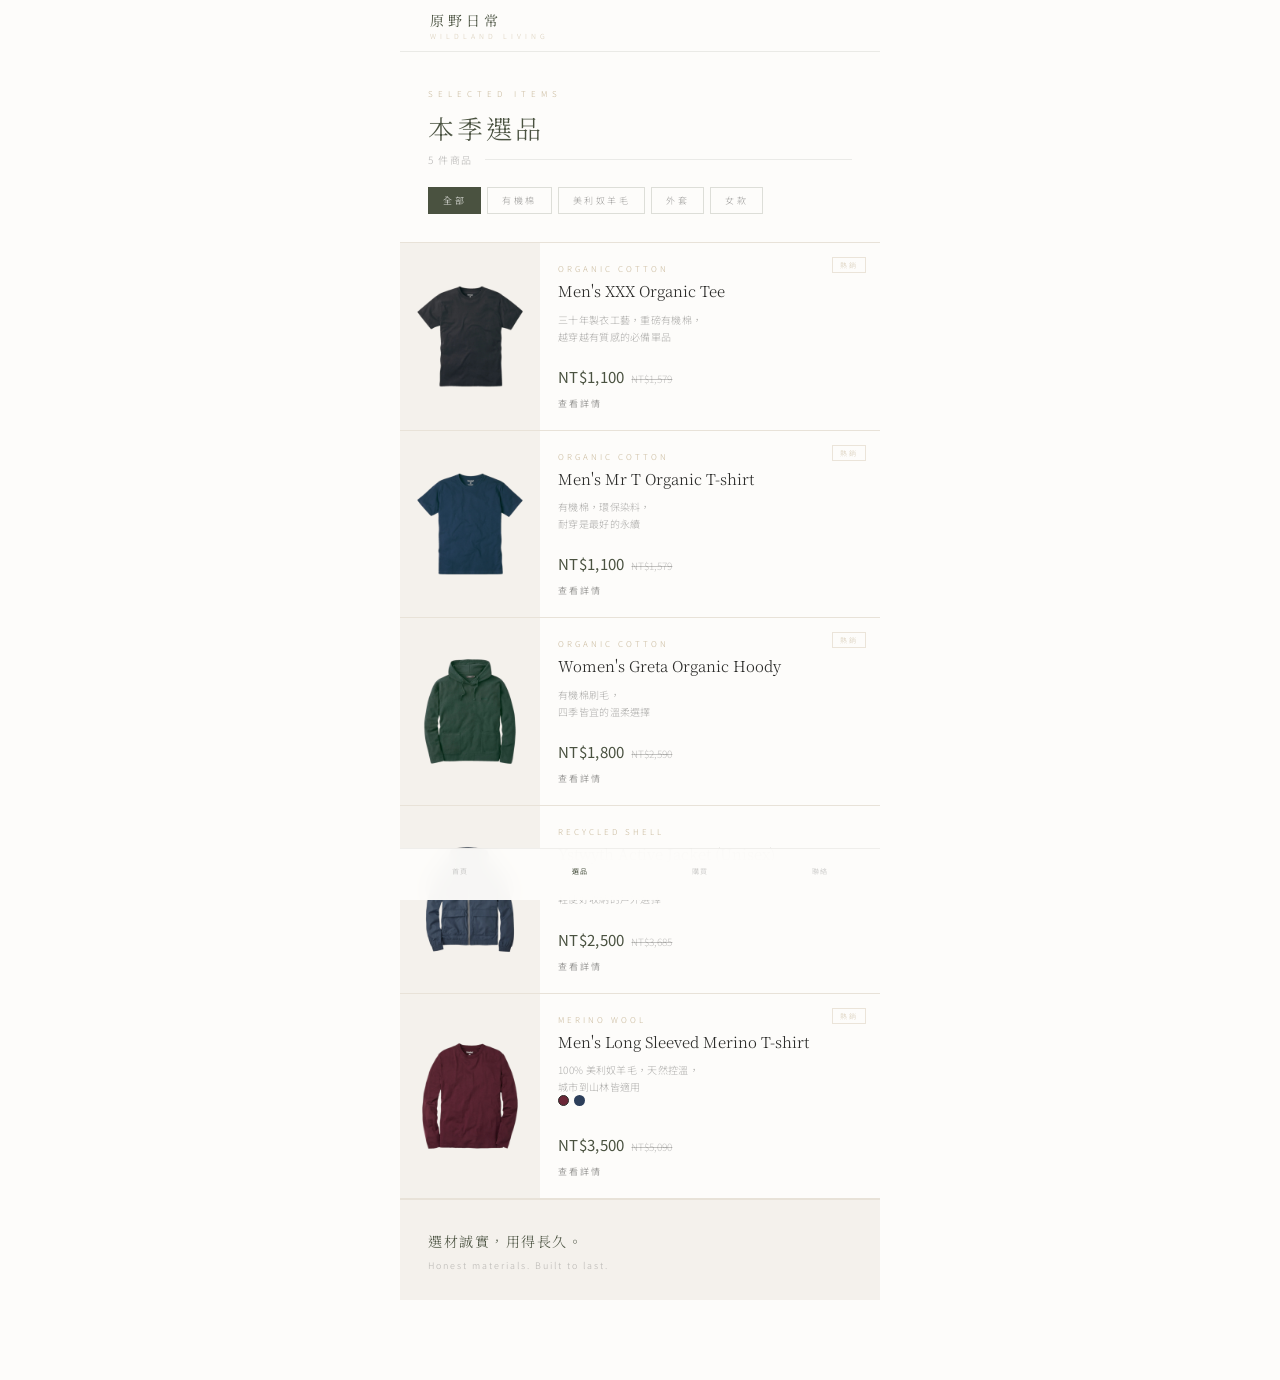
==== commit 781b5eb6: "redesign: 商品頁版面全面重構 — 單欄留白清單取代電商格狀，符合品牌大地調性" ====
--- a/shop.html
+++ b/shop.html
@@ -3,7 +3,7 @@
 <head>
 <meta charset="UTF-8">
 <meta name="viewport" content="width=device-width, initial-scale=1.0, maximum-scale=1.0">
-<meta name="description" content="原野日常 選品店 — 永續選材，簡約美學，為移動與探索而生。">
+<meta name="description" content="原野日常 選品 — 永續選材，簡約美學，為移動與探索而生。">
 <meta name="theme-color" content="#4A5240">
 <title>選品 — 原野日常 Wildland Living</title>
 <link rel="preconnect" href="https://fonts.googleapis.com">
@@ -24,158 +24,174 @@
 body{background:var(--white);color:var(--dark);font-family:'Noto Sans TC',sans-serif;font-weight:300;margin:0 auto;overflow-x:hidden;max-width:480px}
 
 /* ── NAV ── */
-nav{position:sticky;top:0;width:100%;max-width:480px;z-index:100;background:rgba(253,252,250,0.97);backdrop-filter:blur(10px);-webkit-backdrop-filter:blur(10px);border-bottom:0.5px solid rgba(74,82,64,0.12);padding:10px 20px;display:flex;justify-content:space-between;align-items:center}
-.nav-left{display:flex;align-items:center;gap:12px}
-.nav-back{background:none;border:none;color:var(--dark);cursor:pointer;font-size:20px;padding:4px;display:flex;align-items:center;-webkit-tap-highlight-color:transparent}
+nav{position:sticky;top:0;width:100%;z-index:100;background:rgba(253,252,250,0.97);backdrop-filter:blur(12px);-webkit-backdrop-filter:blur(12px);border-bottom:0.5px solid rgba(74,82,64,0.1);padding:0 20px;display:flex;justify-content:space-between;align-items:center;height:52px}
+.nav-left{display:flex;align-items:center;gap:0}
+.nav-back{background:none;border:none;color:var(--dark);cursor:pointer;font-size:19px;padding:4px 10px 4px 0;display:flex;align-items:center;opacity:0.55;-webkit-tap-highlight-color:transparent;transition:opacity 0.2s}
+.nav-back:active{opacity:1}
 .logo-mark{display:flex;flex-direction:column;gap:1px}
 .logo-cn{font-family:'Noto Serif TC',serif;font-size:14px;font-weight:400;color:var(--green);letter-spacing:4px}
-.logo-en{font-size:8px;letter-spacing:4px;color:var(--sand);font-weight:400;text-transform:uppercase}
-.nav-icons{display:flex;gap:16px;align-items:center}
-.nav-icon{cursor:pointer;color:var(--dark);font-size:20px;position:relative;background:none;border:none;padding:4px;-webkit-tap-highlight-color:transparent}
+.logo-en{font-size:7px;letter-spacing:4px;color:var(--sand);font-weight:300;text-transform:uppercase;opacity:0.7}
+.nav-icons{display:flex;gap:14px;align-items:center}
+.nav-icon{cursor:pointer;color:var(--dark);font-size:20px;position:relative;background:none;border:none;padding:4px;-webkit-tap-highlight-color:transparent;opacity:0.75;transition:opacity 0.2s}
+.nav-icon:active{opacity:1}
 .cart-badge{position:absolute;top:-4px;right:-4px;background:var(--green);color:var(--white);border-radius:50%;width:14px;height:14px;font-size:9px;display:flex;align-items:center;justify-content:center;font-weight:500}
 
 /* ── PAGE HEADER ── */
-.page-header{padding:28px 24px 0}
-.page-label{font-size:9px;letter-spacing:5px;color:var(--sand);text-transform:uppercase;margin-bottom:8px}
-.page-title{font-family:'Noto Serif TC',serif;font-size:24px;font-weight:300;color:var(--green);letter-spacing:3px;margin-bottom:6px}
-.page-count{font-size:11px;color:rgba(44,44,42,0.4);letter-spacing:1px}
+.page-header{padding:36px 28px 0}
+.page-eyebrow{font-size:8px;letter-spacing:5px;color:var(--sand);text-transform:uppercase;margin-bottom:10px;font-weight:300}
+.page-title{font-family:'Noto Serif TC',serif;font-size:26px;font-weight:300;color:var(--green);letter-spacing:3px;margin-bottom:6px}
+.page-meta{display:flex;align-items:center;gap:12px;margin-top:4px}
+.page-count{font-size:10px;color:rgba(44,44,42,0.35);letter-spacing:1.5px}
+.page-rule{flex:1;height:0.5px;background:rgba(74,82,64,0.1)}
 
 /* ── FILTER BAR ── */
-.filter-bar{padding:16px 24px 0;display:flex;gap:8px;overflow-x:auto;scrollbar-width:none;-webkit-overflow-scrolling:touch}
+.filter-bar{padding:20px 28px 0;display:flex;gap:6px;overflow-x:auto;scrollbar-width:none;-webkit-overflow-scrolling:touch}
 .filter-bar::-webkit-scrollbar{display:none}
-.filter-chip{flex-shrink:0;padding:7px 14px;border:0.5px solid rgba(74,82,64,0.2);background:transparent;color:rgba(44,44,42,0.55);font-size:10px;letter-spacing:2px;font-family:'Noto Sans TC',sans-serif;font-weight:300;cursor:pointer;-webkit-tap-highlight-color:transparent;transition:all 0.2s;white-space:nowrap}
+.filter-chip{flex-shrink:0;padding:6px 14px;border:0.5px solid rgba(74,82,64,0.18);background:transparent;color:rgba(44,44,42,0.45);font-size:9px;letter-spacing:2.5px;font-family:'Noto Sans TC',sans-serif;font-weight:300;cursor:pointer;-webkit-tap-highlight-color:transparent;transition:all 0.2s;white-space:nowrap}
 .filter-chip.active{background:var(--green);color:var(--white);border-color:var(--green)}
-
-/* ── DIVIDER ── */
-.section-divider{height:0.5px;background:var(--cream);margin:20px 24px 0}
-
-/* ── PRODUCT GRID ── */
-.product-grid{display:grid;grid-template-columns:1fr 1fr;gap:1px;background:var(--cream);margin:20px 0 0}
-
-/* ── PRODUCT CARD ── */
-.pcard{background:var(--white);cursor:pointer;display:flex;flex-direction:column;-webkit-tap-highlight-color:transparent}
-.pcard-img{width:100%;aspect-ratio:3/4;background:var(--light);position:relative;overflow:hidden;display:flex;align-items:center;justify-content:center}
-.pcard-img img{width:82%;height:82%;object-fit:contain;display:block;transition:transform 0.4s ease}
-.pcard:active .pcard-img img{transform:scale(0.95)}
-.pcard-badge{position:absolute;top:10px;left:10px;background:transparent;color:var(--sand);border:0.5px solid rgba(200,184,154,0.5);font-size:8px;letter-spacing:1.5px;padding:3px 7px;font-weight:300}
-.pcard-body{padding:12px 14px 16px}
-.pcard-series{font-size:8px;letter-spacing:2.5px;color:var(--sand);text-transform:uppercase;margin-bottom:4px}
-.pcard-name{font-size:12px;color:var(--dark);line-height:1.45;margin-bottom:10px;font-weight:300;min-height:36px}
-.pcard-foot{display:flex;align-items:flex-end;justify-content:space-between;gap:6px}
-.pcard-pricing{display:flex;flex-direction:column;gap:1px}
-.pcard-price{font-size:14px;color:var(--green);font-weight:500}
-.pcard-orig{font-size:9px;color:rgba(44,44,42,0.3);text-decoration:line-through}
-.pcard-add{width:30px;height:30px;background:transparent;color:var(--green);border:0.5px solid rgba(74,82,64,0.3);cursor:pointer;display:flex;align-items:center;justify-content:center;font-size:14px;flex-shrink:0;-webkit-tap-highlight-color:transparent;transition:all 0.2s}
-.pcard-add:active{background:var(--green);color:var(--white);border-color:var(--green)}
-.pcard-tagline{font-size:10px;color:rgba(44,44,42,0.4);line-height:1.7;margin-bottom:10px;letter-spacing:0.3px}
-
-/* ── FULL WIDTH CARD ── */
-.pcard-full{grid-column:1/-1;flex-direction:row;background:var(--light)}
-.pcard-full .pcard-img{width:48%;aspect-ratio:1/1;flex-shrink:0}
-.pcard-full .pcard-body{flex:1;padding:20px 18px;display:flex;flex-direction:column;justify-content:space-between}
-.pcard-full .pcard-name{font-size:13px;min-height:auto;font-family:'Noto Serif TC',serif;font-weight:300}
-.pcard-full .pcard-price{font-size:16px}
-.pcard-full .pcard-add{width:36px;height:36px;font-size:18px}
-
-/* ── COLOR DOTS ON CARD ── */
-.pcard-colors{display:flex;gap:5px;margin-bottom:10px}
-.pcard-color-dot{width:12px;height:12px;border-radius:50%;border:1.5px solid transparent;background:none;cursor:pointer;padding:0;-webkit-tap-highlight-color:transparent}
-.pcard-color-dot.active{border-color:var(--dark)}
-
-/* ── SUSTAINABILITY STRIP ── */
-.sustain-strip{background:var(--green);padding:20px 24px;display:flex;align-items:center;gap:16px;margin-top:1px}
-.sustain-icon{font-size:22px;color:rgba(232,226,216,0.6);flex-shrink:0}
-.sustain-text{font-size:11px;color:rgba(232,226,216,0.75);line-height:1.8;letter-spacing:0.5px}
-.sustain-text strong{color:rgba(232,226,216,0.95);font-weight:400}
+.filter-chip:active{opacity:0.75}
+
+/* ── PRODUCT LIST ── */
+.product-list{padding:28px 0 0}
+
+/* ── PRODUCT ITEM (single column, full width) ── */
+.pitem{display:flex;border-bottom:0.5px solid var(--cream);cursor:pointer;-webkit-tap-highlight-color:transparent;transition:background 0.2s;padding:0 0 0 0;position:relative}
+.pitem:first-child{border-top:0.5px solid var(--cream)}
+.pitem:active{background:var(--light)}
+
+.pitem-img{width:140px;flex-shrink:0;aspect-ratio:3/4;background:var(--light);display:flex;align-items:center;justify-content:center;overflow:hidden}
+.pitem-img img{width:84%;height:84%;object-fit:contain;display:block;transition:transform 0.4s ease}
+.pitem:active .pitem-img img{transform:scale(0.96)}
+
+.pitem-body{flex:1;padding:20px 20px 20px 18px;display:flex;flex-direction:column;justify-content:space-between;min-height:0}
+.pitem-top{}
+.pitem-series{font-size:8px;letter-spacing:3px;color:var(--sand);text-transform:uppercase;margin-bottom:6px;font-weight:300}
+.pitem-name{font-family:'Noto Serif TC',serif;font-size:15px;font-weight:300;color:var(--dark);line-height:1.5;margin-bottom:8px}
+.pitem-tagline{font-size:10px;color:rgba(44,44,42,0.38);line-height:1.7;letter-spacing:0.3px;margin-bottom:0}
+
+.pitem-bottom{margin-top:16px}
+.pitem-pricing{display:flex;align-items:baseline;gap:7px;margin-bottom:10px}
+.pitem-price{font-size:15px;color:var(--green);font-weight:400;letter-spacing:0.3px}
+.pitem-orig{font-size:10px;color:rgba(44,44,42,0.28);text-decoration:line-through}
+
+.pitem-actions{display:flex;align-items:center;gap:10px}
+.pitem-detail-btn{font-size:9px;letter-spacing:2px;color:rgba(44,44,42,0.45);background:none;border:none;padding:0;cursor:pointer;font-family:'Noto Sans TC',sans-serif;display:flex;align-items:center;gap:4px;-webkit-tap-highlight-color:transparent}
+.pitem-detail-btn i{font-size:12px;opacity:0.6}
+
+.pitem-badge{position:absolute;top:14px;right:14px;font-size:7px;letter-spacing:2px;color:rgba(200,184,154,0.7);border:0.5px solid rgba(200,184,154,0.35);padding:2px 7px;font-family:'Noto Sans TC',sans-serif;font-weight:300}
+
+/* ── COLOR DOTS ON ITEM ── */
+.pitem-colors{display:flex;gap:5px;margin-bottom:12px}
+.pitem-color-dot{width:11px;height:11px;border-radius:50%;border:1.5px solid transparent;background:none;cursor:pointer;padding:0;-webkit-tap-highlight-color:transparent}
+.pitem-color-dot.active{border-color:var(--dark)}
+
+/* ── DIVIDER LABEL ── */
+.list-label{padding:24px 28px 12px;display:flex;align-items:center;gap:14px}
+.list-label-text{font-size:8px;letter-spacing:4px;color:rgba(44,44,42,0.28);text-transform:uppercase;white-space:nowrap;font-family:'Noto Sans TC',sans-serif}
+.list-label-line{flex:1;height:0.5px;background:var(--cream)}
 
 /* ── EMPTY STATE ── */
-.empty-state{padding:60px 24px;text-align:center;display:none}
-.empty-state i{font-size:36px;color:var(--cream);display:block;margin-bottom:12px}
-.empty-state p{font-size:13px;color:rgba(44,44,42,0.4)}
+.empty-state{padding:64px 28px;text-align:center;display:none}
+.empty-state i{font-size:32px;color:var(--cream);display:block;margin-bottom:14px}
+.empty-state p{font-size:12px;color:rgba(44,44,42,0.35);letter-spacing:1px}
+
+/* ── PAGE FOOTER STRIP ── */
+.page-footer-strip{background:var(--light);padding:28px 28px;border-top:0.5px solid var(--cream);margin-top:0}
+.footer-strip-quote{font-family:'Noto Serif TC',serif;font-size:14px;font-weight:300;color:var(--green);line-height:1.9;letter-spacing:1.5px;margin-bottom:4px}
+.footer-strip-en{font-size:9px;letter-spacing:2px;color:rgba(44,44,42,0.3);font-family:'Noto Sans TC',sans-serif}
 
 .bottom-spacer{height:80px}
 
 /* ── BOTTOM TAB BAR ── */
-.bottom-bar{position:fixed;bottom:0;left:50%;transform:translateX(-50%);width:100%;max-width:480px;background:rgba(253,252,250,0.97);backdrop-filter:blur(10px);-webkit-backdrop-filter:blur(10px);border-top:0.5px solid rgba(74,82,64,0.1);padding:10px 0 18px;display:flex;justify-content:space-around;z-index:100}
+.bottom-bar{position:fixed;bottom:0;left:50%;transform:translateX(-50%);width:100%;max-width:480px;background:rgba(253,252,250,0.97);backdrop-filter:blur(10px);-webkit-backdrop-filter:blur(10px);border-top:0.5px solid rgba(74,82,64,0.08);padding:10px 0 20px;display:flex;justify-content:space-around;z-index:100}
 .bottom-tab{display:flex;flex-direction:column;align-items:center;gap:3px;background:none;border:none;cursor:pointer;padding:4px 16px;-webkit-tap-highlight-color:transparent;text-decoration:none}
-.bottom-tab i{font-size:22px;color:rgba(44,44,42,0.35);transition:color 0.15s}
+.bottom-tab i{font-size:21px;color:rgba(44,44,42,0.3);transition:color 0.15s}
 .bottom-tab.active i{color:var(--green)}
-.bottom-tab span{font-size:8px;letter-spacing:1.5px;color:rgba(44,44,42,0.35);text-transform:uppercase;font-family:'Noto Sans TC',sans-serif}
+.bottom-tab span{font-size:7px;letter-spacing:1.5px;color:rgba(44,44,42,0.3);text-transform:uppercase;font-family:'Noto Sans TC',sans-serif}
 .bottom-tab.active span{color:var(--green)}
 
 /* ── CART PANEL ── */
-.cart-overlay{display:none;position:fixed;inset:0;background:rgba(44,44,42,0.5);z-index:200}
-.cart-panel{position:fixed;bottom:0;left:50%;transform:translateX(-50%);width:100%;max-width:480px;background:var(--white);z-index:201;border-radius:16px 16px 0 0;max-height:82vh;flex-direction:column;display:none}
-.cart-header{padding:20px 24px 14px;display:flex;justify-content:space-between;align-items:center;border-bottom:0.5px solid var(--cream);flex-shrink:0}
-.cart-title{font-family:'Noto Serif TC',serif;font-size:17px;color:var(--green);font-weight:300}
-.cart-close{background:none;border:none;color:var(--dark);cursor:pointer;font-size:22px;padding:4px}
-.cart-body{padding:16px 24px;overflow-y:auto;flex:1}
-.cart-empty{text-align:center;padding:40px 0;color:rgba(44,44,42,0.4);font-size:13px}
-.cart-empty i{font-size:40px;color:var(--cream);display:block;margin-bottom:12px;opacity:0.8}
-.cart-item{display:flex;gap:14px;padding:14px 0;border-bottom:0.5px solid var(--cream);align-items:center}
-.cart-item-img{width:56px;height:56px;background:var(--cream);display:flex;align-items:center;justify-content:center;flex-shrink:0}
-.cart-item-img i{font-size:22px;color:var(--green);opacity:0.4}
+.cart-overlay{display:none;position:fixed;inset:0;background:rgba(44,44,42,0.45);z-index:200}
+.cart-panel{position:fixed;bottom:0;left:50%;transform:translateX(-50%);width:100%;max-width:480px;background:var(--white);z-index:201;border-top:0.5px solid var(--cream);max-height:80vh;flex-direction:column;display:none}
+.cart-header{padding:20px 28px 14px;display:flex;justify-content:space-between;align-items:center;border-bottom:0.5px solid var(--cream);flex-shrink:0}
+.cart-title{font-family:'Noto Serif TC',serif;font-size:16px;color:var(--green);font-weight:300;letter-spacing:2px}
+.cart-close{background:none;border:none;color:rgba(44,44,42,0.4);cursor:pointer;font-size:20px;padding:4px;-webkit-tap-highlight-color:transparent}
+.cart-body{padding:16px 28px;overflow-y:auto;flex:1}
+.cart-empty{text-align:center;padding:44px 0;color:rgba(44,44,42,0.35);font-size:12px;letter-spacing:1px}
+.cart-empty i{font-size:36px;color:var(--cream);display:block;margin-bottom:14px}
+.cart-empty small{display:block;margin-top:6px;font-size:10px;color:rgba(44,44,42,0.25);letter-spacing:1.5px}
+.cart-item{display:flex;gap:14px;padding:16px 0;border-bottom:0.5px solid var(--cream);align-items:center}
+.cart-item-img{width:52px;height:52px;background:var(--light);display:flex;align-items:center;justify-content:center;flex-shrink:0}
+.cart-item-img i{font-size:20px;color:var(--green);opacity:0.35}
 .cart-item-info{flex:1}
-.cart-item-name{font-size:13px;color:var(--dark);margin-bottom:3px;font-weight:400}
+.cart-item-name{font-size:12px;color:var(--dark);margin-bottom:3px;font-weight:300;line-height:1.5}
 .cart-item-price{font-size:12px;color:var(--green)}
 .cart-qty{display:flex;align-items:center;gap:10px;margin-top:8px}
-.qty-btn{width:26px;height:26px;background:var(--cream);border:none;cursor:pointer;font-size:14px;display:flex;align-items:center;justify-content:center;color:var(--dark);-webkit-tap-highlight-color:transparent}
+.qty-btn{width:24px;height:24px;background:var(--cream);border:none;cursor:pointer;font-size:14px;display:flex;align-items:center;justify-content:center;color:var(--dark);-webkit-tap-highlight-color:transparent}
 .qty-num{font-size:13px;min-width:20px;text-align:center}
-.cart-remove{color:rgba(44,44,42,0.3);cursor:pointer;background:none;border:none;font-size:18px;padding:4px}
-.cart-footer{padding:20px 24px;border-top:0.5px solid var(--cream);background:var(--white);flex-shrink:0;display:none}
-.cart-total-row{display:flex;justify-content:space-between;margin-bottom:16px;align-items:baseline}
-.cart-total-label{font-size:13px;color:rgba(44,44,42,0.5)}
-.cart-total-price{font-size:18px;font-weight:500;color:var(--green)}
-.checkout-btn{width:100%;background:var(--green);color:var(--white);border:none;padding:15px;font-size:13px;letter-spacing:3px;cursor:pointer;font-family:'Noto Sans TC',sans-serif;font-weight:300;-webkit-tap-highlight-color:transparent}
+.cart-remove{color:rgba(44,44,42,0.25);cursor:pointer;background:none;border:none;font-size:18px;padding:4px;-webkit-tap-highlight-color:transparent}
+.cart-footer{padding:20px 28px;border-top:0.5px solid var(--cream);background:var(--white);flex-shrink:0;display:none}
+.cart-total-row{display:flex;justify-content:space-between;margin-bottom:18px;align-items:baseline}
+.cart-total-label{font-size:12px;color:rgba(44,44,42,0.45);letter-spacing:1px}
+.cart-total-price{font-size:18px;font-weight:400;color:var(--green)}
+.checkout-btn{width:100%;background:var(--green);color:var(--white);border:none;padding:16px;font-size:11px;letter-spacing:4px;cursor:pointer;font-family:'Noto Sans TC',sans-serif;font-weight:300;-webkit-tap-highlight-color:transparent;transition:background 0.2s}
 .checkout-btn:active{background:#3d4433}
 
 /* ── PRODUCT DETAIL PANEL ── */
-.detail-overlay{display:none;position:fixed;inset:0;background:rgba(44,44,42,0.55);z-index:300;align-items:flex-end}
+.detail-overlay{display:none;position:fixed;inset:0;background:rgba(44,44,42,0.5);z-index:300;align-items:flex-end}
 .detail-overlay.open{display:flex}
-.detail-panel{background:var(--white);width:100%;max-width:480px;margin:0 auto;border-radius:20px 20px 0 0;max-height:92vh;overflow-y:auto;transform:translateY(100%);transition:transform 0.35s cubic-bezier(.4,0,.2,1)}
+.detail-panel{background:var(--white);width:100%;max-width:480px;margin:0 auto;border-top:0.5px solid rgba(74,82,64,0.15);max-height:92vh;overflow-y:auto;transform:translateY(100%);transition:transform 0.35s cubic-bezier(.4,0,.2,1)}
 .detail-overlay.open .detail-panel{transform:translateY(0)}
+
 .detail-img{width:100%;aspect-ratio:1/1;background:var(--light);position:relative;overflow:hidden;display:flex;align-items:center;justify-content:center}
-.detail-img img{width:78%;height:78%;object-fit:contain}
-.detail-close{position:absolute;top:14px;right:14px;width:34px;height:34px;background:rgba(44,44,42,0.5);border:none;color:#fff;border-radius:50%;cursor:pointer;display:flex;align-items:center;justify-content:center;font-size:16px}
-.detail-body{padding:24px 24px 40px}
-.detail-series{font-size:9px;letter-spacing:3px;color:var(--sand);text-transform:uppercase;margin-bottom:6px;display:block}
-.detail-name{font-family:'Noto Serif TC',serif;font-size:20px;font-weight:300;color:var(--green);line-height:1.4;margin-bottom:10px}
-.detail-desc{font-size:12px;color:rgba(44,44,42,0.55);line-height:2;margin-bottom:18px;padding-bottom:18px;border-bottom:0.5px solid var(--cream)}
-.detail-select-label{font-size:9px;letter-spacing:3px;color:var(--sand);text-transform:uppercase;margin-bottom:10px;display:block}
+.detail-img img{width:76%;height:76%;object-fit:contain;transition:transform 0.4s ease}
+.detail-close{position:absolute;top:14px;right:14px;width:30px;height:30px;background:rgba(44,44,42,0.4);border:none;color:rgba(255,255,255,0.9);cursor:pointer;display:flex;align-items:center;justify-content:center;font-size:14px;-webkit-tap-highlight-color:transparent}
+
+.detail-body{padding:28px 28px 44px}
+.detail-series{font-size:8px;letter-spacing:3.5px;color:var(--sand);text-transform:uppercase;margin-bottom:8px;display:block;font-weight:300}
+.detail-name{font-family:'Noto Serif TC',serif;font-size:20px;font-weight:300;color:var(--green);line-height:1.45;margin-bottom:12px;letter-spacing:0.5px}
+.detail-desc{font-size:11px;color:rgba(44,44,42,0.5);line-height:2.1;margin-bottom:22px;padding-bottom:22px;border-bottom:0.5px solid var(--cream);letter-spacing:0.3px}
+
+.detail-select-label{font-size:8px;letter-spacing:3.5px;color:rgba(44,44,42,0.4);text-transform:uppercase;margin-bottom:12px;display:block;font-family:'Noto Sans TC',sans-serif}
+.detail-select-hint{font-size:8px;color:rgba(44,44,42,0.25);letter-spacing:0;font-weight:300;margin-left:6px;text-transform:none}
+
 .detail-color-row{display:flex;gap:10px;flex-wrap:wrap;margin-bottom:8px}
-.detail-color-btn{width:26px;height:26px;border-radius:50%;border:2px solid transparent;cursor:pointer;padding:0;transition:all 0.2s;-webkit-tap-highlight-color:transparent}
-.detail-color-btn.active{border-color:var(--dark);box-shadow:0 0 0 2px var(--white),0 0 0 3.5px var(--dark)}
-.detail-color-name{font-size:10px;color:rgba(44,44,42,0.5);letter-spacing:1px;margin-bottom:18px}
-.detail-size-row{display:flex;gap:8px;flex-wrap:wrap;margin-bottom:20px}
-.detail-size-btn{min-width:60px;padding:9px 13px;background:var(--light);border:0.5px solid transparent;font-size:12px;color:var(--dark);cursor:pointer;font-family:'Noto Sans TC',sans-serif;transition:all 0.2s;-webkit-tap-highlight-color:transparent;display:flex;flex-direction:column;align-items:center;gap:3px}
+.detail-color-btn{width:24px;height:24px;border-radius:50%;border:2px solid transparent;cursor:pointer;padding:0;transition:all 0.2s;-webkit-tap-highlight-color:transparent}
+.detail-color-btn.active{border-color:var(--dark);box-shadow:0 0 0 2px var(--white),0 0 0 3px var(--dark)}
+.detail-color-name{font-size:10px;color:rgba(44,44,42,0.45);letter-spacing:1px;margin-bottom:20px}
+
+.detail-size-row{display:flex;gap:8px;flex-wrap:wrap;margin-bottom:24px}
+.detail-size-btn{min-width:64px;padding:10px 12px;background:var(--light);border:0.5px solid transparent;color:var(--dark);cursor:pointer;font-family:'Noto Sans TC',sans-serif;transition:all 0.2s;-webkit-tap-highlight-color:transparent;display:flex;flex-direction:column;align-items:center;gap:4px}
 .detail-size-btn.active{background:var(--green);color:var(--white)}
 .detail-size-btn.sold-out{opacity:0.3;cursor:not-allowed}
 .dsz-label{font-size:13px;font-weight:400}
-.dsz-stock{font-size:9px;letter-spacing:0.5px;opacity:0.65}
-.dsz-sold{opacity:0.5}
-.detail-attrs{display:grid;grid-template-columns:1fr 1fr;gap:8px;margin-bottom:18px}
-.detail-attr{background:var(--light);padding:12px 14px}
-.detail-attr-label{font-size:8px;letter-spacing:2px;color:var(--sand);text-transform:uppercase;margin-bottom:4px}
-.detail-attr-value{font-size:12px;color:var(--dark);font-weight:400}
-.detail-price-row{display:flex;align-items:baseline;gap:10px;margin-bottom:20px}
-.detail-price{font-size:24px;font-weight:500;color:var(--green)}
-.detail-orig{font-size:13px;color:rgba(44,44,42,0.3);text-decoration:line-through}
-.detail-save{font-size:10px;color:var(--sand);background:rgba(200,184,154,0.15);padding:3px 9px}
-.detail-add-btn{width:100%;background:var(--green);color:var(--white);border:none;padding:16px;font-size:13px;letter-spacing:3px;cursor:pointer;font-family:'Noto Sans TC',sans-serif;font-weight:300}
+.dsz-stock{font-size:8px;letter-spacing:0.5px;opacity:0.6}
+
+.detail-attrs{display:grid;grid-template-columns:1fr 1fr;gap:6px;margin-bottom:22px}
+.detail-attr{background:var(--light);padding:12px 14px;border-left:1.5px solid var(--cream)}
+.detail-attr-label{font-size:7px;letter-spacing:2.5px;color:var(--sand);text-transform:uppercase;margin-bottom:4px;font-weight:300}
+.detail-attr-value{font-size:11px;color:var(--dark);font-weight:300;line-height:1.5}
+
+.detail-price-row{display:flex;align-items:baseline;gap:10px;margin-bottom:22px}
+.detail-price{font-size:24px;font-weight:400;color:var(--green)}
+.detail-orig{font-size:12px;color:rgba(44,44,42,0.28);text-decoration:line-through;letter-spacing:0.3px}
+
+.detail-add-btn{width:100%;background:var(--green);color:var(--white);border:none;padding:17px;font-size:11px;letter-spacing:4px;cursor:pointer;font-family:'Noto Sans TC',sans-serif;font-weight:300;-webkit-tap-highlight-color:transparent;transition:background 0.2s}
 .detail-add-btn:active{background:#3d4433}
-.detail-add-btn:disabled{background:#ccc;cursor:not-allowed}
+.detail-add-btn:disabled{background:rgba(44,44,42,0.15);color:rgba(44,44,42,0.35);cursor:not-allowed}
 
 /* ── TOAST ── */
-.toast{position:fixed;bottom:90px;left:50%;transform:translateX(-50%) translateY(16px);background:var(--green);color:var(--white);padding:10px 20px;font-size:12px;letter-spacing:1px;opacity:0;transition:all 0.3s;z-index:400;pointer-events:none;white-space:nowrap;border-radius:2px}
+.toast{position:fixed;bottom:96px;left:50%;transform:translateX(-50%) translateY(12px);background:var(--dark);color:rgba(232,226,216,0.9);padding:10px 20px;font-size:11px;letter-spacing:1.5px;opacity:0;transition:all 0.28s;z-index:400;pointer-events:none;white-space:nowrap}
 .toast.show{opacity:1;transform:translateX(-50%) translateY(0)}
 
-@keyframes fadeIn{from{opacity:0;transform:translateY(10px)}to{opacity:1;transform:translateY(0)}}
-.pcard{animation:fadeIn 0.4s ease both}
-.pcard:nth-child(1){animation-delay:.05s}
-.pcard:nth-child(2){animation-delay:.1s}
-.pcard:nth-child(3){animation-delay:.15s}
-.pcard:nth-child(4){animation-delay:.2s}
-.pcard:nth-child(5){animation-delay:.25s}
+/* ── ANIMATIONS ── */
+@keyframes fadeUp{from{opacity:0;transform:translateY(10px)}to{opacity:1;transform:translateY(0)}}
+.pitem{animation:fadeUp 0.4s ease both}
+.pitem:nth-child(1){animation-delay:.04s}
+.pitem:nth-child(2){animation-delay:.09s}
+.pitem:nth-child(3){animation-delay:.14s}
+.pitem:nth-child(4){animation-delay:.19s}
+.pitem:nth-child(5){animation-delay:.24s}
 </style>
 </head>
 <body>
@@ -201,12 +217,15 @@
 
 <!-- PAGE HEADER -->
 <div class="page-header">
-  <p class="page-label">Selected Items</p>
+  <p class="page-eyebrow">Selected Items</p>
   <h1 class="page-title">本季選品</h1>
-  <p class="page-count" id="productCount">共 5 件商品</p>
-</div>
-
-<!-- FILTER CHIPS -->
+  <div class="page-meta">
+    <span class="page-count" id="productCount">5 件商品</span>
+    <div class="page-rule"></div>
+  </div>
+</div>
+
+<!-- FILTER BAR -->
 <div class="filter-bar">
   <button class="filter-chip active" onclick="filterProducts('all',this)">全部</button>
   <button class="filter-chip" onclick="filterProducts('cotton',this)">有機棉</button>
@@ -215,136 +234,154 @@
   <button class="filter-chip" onclick="filterProducts('women',this)">女款</button>
 </div>
 
-<div class="section-divider"></div>
-
-<!-- PRODUCT GRID -->
-<div class="product-grid" id="productGrid">
-
-  <!-- Card 0 — Men's XXX Organic Tee (featured full width) -->
-  <div class="pcard pcard-full" data-tags="cotton men" onclick="openDetail(0)">
-    <div class="pcard-img">
+<!-- PRODUCT LIST -->
+<div class="product-list" id="productGrid">
+
+  <!-- Item 0 -->
+  <div class="pitem" data-tags="cotton men" onclick="openDetail(0)">
+    <div class="pitem-img">
       <img src="images/p-xxx.png" alt="Men's XXX Organic Tee">
-      <span class="pcard-badge">熱銷</span>
-    </div>
-    <div class="pcard-body">
-      <div>
-        <p class="pcard-series">Organic Cotton</p>
-        <h2 class="pcard-name">Men's XXX Organic Tee</h2>
-        <p style="font-size:11px;color:rgba(44,44,42,0.45);line-height:1.8;margin-bottom:12px">三十年製衣工藝，重磅有機棉，越穿越有質感</p>
-      </div>
-      <div class="pcard-foot">
-        <div class="pcard-pricing">
-          <span class="pcard-price">NT$1,100</span>
-          <span class="pcard-orig">NT$1,579</span>
-        </div>
-        <button class="pcard-add" onclick="event.stopPropagation();openDetail(0)" aria-label="查看詳情">
-          <i class="ti ti-chevron-right"></i>
-        </button>
-      </div>
-    </div>
-  </div>
-
-  <!-- Card 1 -->
-  <div class="pcard" data-tags="cotton men" onclick="openDetail(1)">
-    <div class="pcard-img">
+    </div>
+    <div class="pitem-body">
+      <div class="pitem-top">
+        <p class="pitem-series">Organic Cotton</p>
+        <h2 class="pitem-name">Men's XXX Organic Tee</h2>
+        <p class="pitem-tagline">三十年製衣工藝，重磅有機棉，<br>越穿越有質感的必備單品</p>
+      </div>
+      <div class="pitem-bottom">
+        <div class="pitem-pricing">
+          <span class="pitem-price">NT$1,100</span>
+          <span class="pitem-orig">NT$1,579</span>
+        </div>
+        <div class="pitem-actions">
+          <button class="pitem-detail-btn" onclick="event.stopPropagation();openDetail(0)">
+            查看詳情 <i class="ti ti-arrow-right"></i>
+          </button>
+        </div>
+      </div>
+    </div>
+    <span class="pitem-badge">熱銷</span>
+  </div>
+
+  <!-- Item 1 -->
+  <div class="pitem" data-tags="cotton men" onclick="openDetail(1)">
+    <div class="pitem-img">
       <img src="images/p-mrt.png" alt="Men's Mr T Organic T-shirt">
-      <span class="pcard-badge">熱銷</span>
-    </div>
-    <div class="pcard-body">
-      <p class="pcard-series">Organic Cotton</p>
-      <h2 class="pcard-name">Men's Mr T Organic T-shirt</h2>
-      <p class="pcard-tagline">有機棉，環保染料，耐穿是最好的永續</p>
-      <div class="pcard-foot">
-        <div class="pcard-pricing">
-          <span class="pcard-price">NT$1,100</span>
-          <span class="pcard-orig">NT$1,579</span>
-        </div>
-        <button class="pcard-add" onclick="event.stopPropagation();openDetail(1)" aria-label="查看詳情">
-          <i class="ti ti-chevron-right"></i>
-        </button>
-      </div>
-    </div>
-  </div>
-
-  <!-- Card 2 -->
-  <div class="pcard" data-tags="cotton women" onclick="openDetail(2)">
-    <div class="pcard-img">
+    </div>
+    <div class="pitem-body">
+      <div class="pitem-top">
+        <p class="pitem-series">Organic Cotton</p>
+        <h2 class="pitem-name">Men's Mr T Organic T-shirt</h2>
+        <p class="pitem-tagline">有機棉，環保染料，<br>耐穿是最好的永續</p>
+      </div>
+      <div class="pitem-bottom">
+        <div class="pitem-pricing">
+          <span class="pitem-price">NT$1,100</span>
+          <span class="pitem-orig">NT$1,579</span>
+        </div>
+        <div class="pitem-actions">
+          <button class="pitem-detail-btn" onclick="event.stopPropagation();openDetail(1)">
+            查看詳情 <i class="ti ti-arrow-right"></i>
+          </button>
+        </div>
+      </div>
+    </div>
+    <span class="pitem-badge">熱銷</span>
+  </div>
+
+  <!-- Item 2 -->
+  <div class="pitem" data-tags="cotton women" onclick="openDetail(2)">
+    <div class="pitem-img">
       <img src="images/p-greta.png" alt="Women's Greta Organic Hoody">
-      <span class="pcard-badge">熱銷</span>
-    </div>
-    <div class="pcard-body">
-      <p class="pcard-series">Organic Cotton</p>
-      <h2 class="pcard-name">Women's Greta Organic Hoody</h2>
-      <p class="pcard-tagline">有機棉刷毛，四季皆宜的溫柔選擇</p>
-      <div class="pcard-foot">
-        <div class="pcard-pricing">
-          <span class="pcard-price">NT$1,800</span>
-          <span class="pcard-orig">NT$2,590</span>
-        </div>
-        <button class="pcard-add" onclick="event.stopPropagation();openDetail(2)" aria-label="查看詳情">
-          <i class="ti ti-chevron-right"></i>
-        </button>
-      </div>
-    </div>
-  </div>
-
-  <!-- Card 3 -->
-  <div class="pcard" data-tags="jacket men" onclick="openDetail(3)">
-    <div class="pcard-img">
+    </div>
+    <div class="pitem-body">
+      <div class="pitem-top">
+        <p class="pitem-series">Organic Cotton</p>
+        <h2 class="pitem-name">Women's Greta Organic Hoody</h2>
+        <p class="pitem-tagline">有機棉刷毛，<br>四季皆宜的溫柔選擇</p>
+      </div>
+      <div class="pitem-bottom">
+        <div class="pitem-pricing">
+          <span class="pitem-price">NT$1,800</span>
+          <span class="pitem-orig">NT$2,590</span>
+        </div>
+        <div class="pitem-actions">
+          <button class="pitem-detail-btn" onclick="event.stopPropagation();openDetail(2)">
+            查看詳情 <i class="ti ti-arrow-right"></i>
+          </button>
+        </div>
+      </div>
+    </div>
+    <span class="pitem-badge">熱銷</span>
+  </div>
+
+  <!-- Item 3 -->
+  <div class="pitem" data-tags="jacket men" onclick="openDetail(3)">
+    <div class="pitem-img">
       <img src="images/p-ystwyth.png" alt="Ystwyth Active Jacket">
     </div>
-    <div class="pcard-body">
-      <p class="pcard-series">Recycled Shell</p>
-      <h2 class="pcard-name">Ystwyth Active Jacket</h2>
-      <p class="pcard-tagline">再生寶特瓶製成，輕便好收納</p>
-      <div class="pcard-foot">
-        <div class="pcard-pricing">
-          <span class="pcard-price">NT$2,500</span>
-          <span class="pcard-orig">NT$3,685</span>
-        </div>
-        <button class="pcard-add" onclick="event.stopPropagation();openDetail(3)" aria-label="查看詳情">
-          <i class="ti ti-chevron-right"></i>
-        </button>
-      </div>
-    </div>
-  </div>
-
-  <!-- Card 4 — Merino (full width) -->
-  <div class="pcard pcard-full" data-tags="merino men" onclick="openDetail(4)">
-    <div class="pcard-img">
+    <div class="pitem-body">
+      <div class="pitem-top">
+        <p class="pitem-series">Recycled Shell</p>
+        <h2 class="pitem-name">Ystwyth Active Jacket (Unisex)</h2>
+        <p class="pitem-tagline">再生寶特瓶製成，<br>輕便好收納的戶外選擇</p>
+      </div>
+      <div class="pitem-bottom">
+        <div class="pitem-pricing">
+          <span class="pitem-price">NT$2,500</span>
+          <span class="pitem-orig">NT$3,685</span>
+        </div>
+        <div class="pitem-actions">
+          <button class="pitem-detail-btn" onclick="event.stopPropagation();openDetail(3)">
+            查看詳情 <i class="ti ti-arrow-right"></i>
+          </button>
+        </div>
+      </div>
+    </div>
+  </div>
+
+  <!-- Item 4 -->
+  <div class="pitem" data-tags="merino men" onclick="openDetail(4)">
+    <div class="pitem-img">
       <img src="images/p-merino-red.png" alt="Men's Merino LS T-shirt" id="merinoThumb">
     </div>
-    <div class="pcard-body">
-      <p class="pcard-series">Merino Wool</p>
-      <h2 class="pcard-name">Men's Long Sleeved Merino T-shirt</h2>
-      <div class="pcard-colors" onclick="event.stopPropagation()">
-        <button class="pcard-color-dot active" id="mThumb0" style="background:#6B2737;border-color:#2C2C2A" onclick="switchMerinoThumb(0)" aria-label="Port Royale"></button>
-        <button class="pcard-color-dot" id="mThumb1" style="background:#2C3E5A" onclick="switchMerinoThumb(1)" aria-label="Total Eclipse"></button>
-      </div>
-      <div class="pcard-foot">
-        <div class="pcard-pricing">
-          <span class="pcard-price">NT$3,500</span>
-          <span class="pcard-orig">NT$5,090</span>
-        </div>
-        <button class="pcard-add" onclick="event.stopPropagation();openDetail(4)" aria-label="查看詳情">
-          <i class="ti ti-chevron-right"></i>
-        </button>
-      </div>
-    </div>
-  </div>
-
-</div>
-
-<!-- SUSTAINABILITY STRIP -->
-<div class="sustain-strip">
-  <i class="ti ti-leaf sustain-icon"></i>
-  <p class="sustain-text"><strong>選材誠實，用得長久。</strong><br>少帶一點，走得更遠。</p>
+    <div class="pitem-body">
+      <div class="pitem-top">
+        <p class="pitem-series">Merino Wool</p>
+        <h2 class="pitem-name">Men's Long Sleeved Merino T-shirt</h2>
+        <p class="pitem-tagline">100% 美利奴羊毛，天然控溫，<br>城市到山林皆適用</p>
+        <div class="pitem-colors" onclick="event.stopPropagation()">
+          <button class="pitem-color-dot active" id="mThumb0" style="background:#6B2737;border-color:#2C2C2A" onclick="switchMerinoThumb(0)" aria-label="Port Royale"></button>
+          <button class="pitem-color-dot" id="mThumb1" style="background:#2C3E5A" onclick="switchMerinoThumb(1)" aria-label="Total Eclipse"></button>
+        </div>
+      </div>
+      <div class="pitem-bottom">
+        <div class="pitem-pricing">
+          <span class="pitem-price">NT$3,500</span>
+          <span class="pitem-orig">NT$5,090</span>
+        </div>
+        <div class="pitem-actions">
+          <button class="pitem-detail-btn" onclick="event.stopPropagation();openDetail(4)">
+            查看詳情 <i class="ti ti-arrow-right"></i>
+          </button>
+        </div>
+      </div>
+    </div>
+    <span class="pitem-badge">熱銷</span>
+  </div>
+
 </div>
 
 <!-- EMPTY STATE -->
 <div class="empty-state" id="emptyState">
-  <i class="ti ti-mood-empty"></i>
+  <i class="ti ti-wind"></i>
   <p>此分類目前沒有商品</p>
+</div>
+
+<!-- PAGE FOOTER STRIP -->
+<div class="page-footer-strip">
+  <p class="footer-strip-quote">選材誠實，用得長久。</p>
+  <p class="footer-strip-en">Honest materials. Built to last.</p>
 </div>
 
 <div class="bottom-spacer"></div>
@@ -359,13 +396,13 @@
     <i class="ti ti-shirt"></i>
     <span>選品</span>
   </button>
-  <a class="bottom-tab" href="https://shopee.tw/pohaohuang86" target="_blank" aria-label="Shopee">
+  <a class="bottom-tab" href="https://shopee.tw/pohaohuang86" target="_blank" aria-label="購買">
     <i class="ti ti-shopping-cart"></i>
-    <span>Shopee</span>
+    <span>購買</span>
   </a>
-  <a class="bottom-tab" href="https://lin.ee/xdo3l23" target="_blank" aria-label="LINE">
+  <a class="bottom-tab" href="https://lin.ee/xdo3l23" target="_blank" aria-label="聯絡">
     <i class="ti ti-brand-line"></i>
-    <span>LINE</span>
+    <span>聯絡</span>
   </a>
 </div>
 
@@ -378,7 +415,9 @@
   </div>
   <div class="cart-body">
     <div class="cart-empty" id="cartEmpty">
-      <i class="ti ti-shopping-bag"></i>購物袋是空的
+      <i class="ti ti-shopping-bag"></i>
+      <span>購物袋是空的</span>
+      <small>少帶一點，走得更遠</small>
     </div>
     <div id="cartItems"></div>
   </div>
@@ -409,8 +448,8 @@
         <p class="detail-color-name" id="detailColorName"></p>
       </div>
 
-      <div id="detailSizeWrap" style="display:none">
-        <span class="detail-select-label">尺寸 <span style="font-size:9px;color:rgba(44,44,42,0.35);letter-spacing:0;font-weight:300;margin-left:4px">· 點選確認庫存</span></span>
+      <div id="detailSizeWrap">
+        <span class="detail-select-label">尺寸<span class="detail-select-hint">· 點選確認庫存</span></span>
         <div class="detail-size-row" id="detailSizeRow"></div>
       </div>
 
@@ -419,7 +458,6 @@
       <div class="detail-price-row">
         <span class="detail-price" id="detailPrice"></span>
         <span class="detail-orig" id="detailOrig"></span>
-        <span class="detail-save" id="detailSave"></span>
       </div>
       <button class="detail-add-btn" id="detailAddBtn">加入購物袋</button>
     </div>
@@ -437,7 +475,7 @@
     img:'images/p-xxx.png', price:1100, orig:1579,
     colors:null,
     sizes:[{label:'L',stock:1}],
-    attrs:[{label:'材質',value:'100% 有機棉'},{label:'布重',value:'180 g/m²'},{label:'產地',value:'孟加拉'},{label:'認證',value:'G.O.T.S.・OEKO-TEX 100'}]
+    attrs:[{label:'材質',value:'100% 有機棉'},{label:'布重',value:'180 g/m²'},{label:'產地',value:'孟加拉'},{label:'認證',value:'G.O.T.S. · OEKO-TEX 100'}]
   },
   {
     id:1, series:'Organic Cotton', name:"Men's Mr T Organic T-shirt",
@@ -445,7 +483,7 @@
     img:'images/p-mrt.png', price:1100, orig:1579,
     colors:null,
     sizes:[{label:'L',stock:1}],
-    attrs:[{label:'材質',value:'100% 有機棉'},{label:'布重',value:'180 g/m²'},{label:'產地',value:'印度'},{label:'認證',value:'GOTS・OEKO-TEX 100 染料認證'}]
+    attrs:[{label:'材質',value:'100% 有機棉'},{label:'布重',value:'180 g/m²'},{label:'產地',value:'印度'},{label:'認證',value:'GOTS · OEKO-TEX 100'}]
   },
   {
     id:2, series:'Organic Cotton', name:"Women's Greta Organic Hoody",
@@ -453,7 +491,7 @@
     img:'images/p-greta.png', price:1800, orig:2590,
     colors:null,
     sizes:[{label:'M',stock:1}],
-    attrs:[{label:'材質',value:'100% 有機棉・外層刷毛設計'},{label:'產地',value:'巴基斯坦'},{label:'認證',value:'G.O.T.S.・OEKO-TEX 100'},{label:'版型注意',value:'版型偏大，建議選小一號'}]
+    attrs:[{label:'材質',value:'100% 有機棉 · 外層刷毛'},{label:'產地',value:'巴基斯坦'},{label:'認證',value:'G.O.T.S. · OEKO-TEX 100'},{label:'版型提醒',value:'偏大，建議選小一號'}]
   },
   {
     id:3, series:'Recycled Shell', name:'Ystwyth Active Jacket (Unisex)',
@@ -461,7 +499,7 @@
     img:'images/p-ystwyth.png', price:2500, orig:3685,
     colors:null,
     sizes:[{label:'M',stock:1}],
-    attrs:[{label:'材質',value:'100% 再生聚酯纖維（再生寶特瓶）'},{label:'功能',value:'PFC-free 撥水・Ripstop 抗撕裂'},{label:'拉鍊',value:'YKK NATULON® 再生拉鍊'},{label:'認證',value:'OEKO-TEX 認證布料'}]
+    attrs:[{label:'材質',value:'100% 再生聚酯纖維（寶特瓶）'},{label:'功能',value:'PFC-free 撥水 · Ripstop'},{label:'拉鍊',value:'YKK NATULON® 再生拉鍊'},{label:'認證',value:'OEKO-TEX 認證布料'}]
   },
   {
     id:4, series:'Merino Wool', name:"Men's Long Sleeved Merino T-shirt",
@@ -472,7 +510,7 @@
       {label:'Total Eclipse — 深藍 L', hex:'#2C3E5A', img:'images/p-merino-navy.png', sizes:[{label:'L',stock:1}]}
     ],
     sizes:[{label:'M',stock:1}],
-    attrs:[{label:'材質',value:'100% 美利奴羊毛（非剪羊認道）'},{label:'布重',value:'195 g/m²'},{label:'產地',value:'中國'},{label:'認證',value:'OEKO-TEX 100（布料・縫線・配件・染料）'}]
+    attrs:[{label:'材質',value:'100% 美利奴羊毛（非剪羊）'},{label:'布重',value:'195 g/m²'},{label:'產地',value:'中國'},{label:'認證',value:'OEKO-TEX 100（布料·線·染料）'}]
   }
 ];
 
@@ -484,15 +522,15 @@
 function filterProducts(tag, btn) {
   document.querySelectorAll('.filter-chip').forEach(c => c.classList.remove('active'));
   btn.classList.add('active');
-  const cards = document.querySelectorAll('#productGrid .pcard');
+  const items = document.querySelectorAll('#productGrid .pitem');
   let visible = 0;
-  cards.forEach(card => {
-    const tags = card.dataset.tags || '';
+  items.forEach(item => {
+    const tags = item.dataset.tags || '';
     const show = tag === 'all' || tags.includes(tag);
-    card.style.display = show ? '' : 'none';
+    item.style.display = show ? '' : 'none';
     if(show) visible++;
   });
-  document.getElementById('productCount').textContent = '共 ' + visible + ' 件商品';
+  document.getElementById('productCount').textContent = visible + ' 件商品';
   document.getElementById('emptyState').style.display = visible === 0 ? 'block' : 'none';
 }
 
@@ -518,38 +556,37 @@
   document.getElementById('detailDesc').textContent = p.desc;
   document.getElementById('detailPrice').textContent = 'NT$' + p.price.toLocaleString();
   document.getElementById('detailOrig').textContent = 'NT$' + p.orig.toLocaleString();
-  const save = Math.round((1 - p.price/p.orig)*100);
-  document.getElementById('detailSave').textContent = '省 ' + save + '%';
 
   const colorWrap = document.getElementById('detailColorWrap');
-  const colorRow = document.getElementById('detailColorRow');
   if(p.colors && p.colors.length > 1) {
     colorWrap.style.display = 'block';
-    colorRow.innerHTML = p.colors.map((c,i) => `
-      <button class="detail-color-btn ${i===0?'active':''}" style="background:${c.hex}" onclick="selectDetailColor(${i})" aria-label="${c.label}"></button>
-    `).join('');
+    document.getElementById('detailColorRow').innerHTML = p.colors.map((c,i) =>
+      `<button class="detail-color-btn ${i===0?'active':''}" style="background:${c.hex}" onclick="selectDetailColor(${i})" aria-label="${c.label}"></button>`
+    ).join('');
     document.getElementById('detailColorName').textContent = p.colors[0].label;
   } else {
     colorWrap.style.display = 'none';
   }
 
   const sizes = (p.colors && p.colors.length > 1) ? p.colors[0].sizes : p.sizes;
-  const sizeWrap = document.getElementById('detailSizeWrap');
-  sizeWrap.style.display = 'block';
-  document.getElementById('detailSizeRow').innerHTML = sizes.map((s,i) => `
-    <button class="detail-size-btn ${s.stock===0?'sold-out':''} ${i===0&&s.stock>0?'active':''}" onclick="selectDetailSize(${i})" ${s.stock===0?'disabled':''}>
-      <span class="dsz-label">${s.label}</span>
-      <span class="dsz-stock ${s.stock===0?'dsz-sold':''}">${s.stock>0?'剩 '+s.stock+' 件':'售完'}</span>
-    </button>
-  `).join('');
-
-  document.getElementById('detailAttrs').innerHTML = p.attrs.map(a => `
-    <div class="detail-attr"><p class="detail-attr-label">${a.label}</p><p class="detail-attr-value">${a.value}</p></div>
-  `).join('');
+  renderSizes(sizes);
+
+  document.getElementById('detailAttrs').innerHTML = p.attrs.map(a =>
+    `<div class="detail-attr"><p class="detail-attr-label">${a.label}</p><p class="detail-attr-value">${a.value}</p></div>`
+  ).join('');
 
   document.getElementById('detailAddBtn').disabled = false;
   document.getElementById('detailOverlay').classList.add('open');
   document.body.style.overflow = 'hidden';
+}
+
+function renderSizes(sizes) {
+  document.getElementById('detailSizeRow').innerHTML = sizes.map((s,i) =>
+    `<button class="detail-size-btn ${s.stock===0?'sold-out':''} ${i===0&&s.stock>0?'active':''}" onclick="selectDetailSize(${i})" ${s.stock===0?'disabled':''}>
+      <span class="dsz-label">${s.label}</span>
+      <span class="dsz-stock">${s.stock>0?'剩 '+s.stock+' 件':'售完'}</span>
+    </button>`
+  ).join('');
 }
 
 function selectDetailColor(idx) {
@@ -558,14 +595,7 @@
   document.querySelectorAll('.detail-color-btn').forEach((b,i) => b.classList.toggle('active', i===idx));
   document.getElementById('detailColorName').textContent = p.colors[idx].label;
   document.getElementById('detailImgSrc').src = p.colors[idx].img;
-  const sizes = p.colors[idx].sizes;
-  document.getElementById('detailSizeWrap').style.display = 'block';
-  document.getElementById('detailSizeRow').innerHTML = sizes.map((s,i) => `
-    <button class="detail-size-btn ${s.stock===0?'sold-out':''} ${i===0&&s.stock>0?'active':''}" onclick="selectDetailSize(${i})" ${s.stock===0?'disabled':''}>
-      <span class="dsz-label">${s.label}</span>
-      <span class="dsz-stock ${s.stock===0?'dsz-sold':''}">${s.stock>0?'剩 '+s.stock+' 件':'售完'}</span>
-    </button>
-  `).join('');
+  renderSizes(p.colors[idx].sizes);
   selectedSize = 0;
 }
 
@@ -586,7 +616,7 @@
 document.getElementById('detailAddBtn').addEventListener('click', () => {
   const p = catalog[currentDetail];
   let name = p.name;
-  if(p.colors) name += ' — ' + p.colors[selectedColor].label;
+  if(p.colors && p.colors.length > 1) name += ' — ' + p.colors[selectedColor].label;
   addToCart(name, p.price);
   closeDetail();
 });
@@ -595,7 +625,7 @@
   const existing = cart.find(i => i.name === name);
   if(existing){ existing.qty++; } else { cart.push({name, price, qty:1}); }
   updateCartUI();
-  showToast('已加入：' + name.split(' ').slice(0,3).join(' '));
+  showToast('已加入購物袋');
 }
 
 function updateCartUI() {
@@ -608,7 +638,7 @@
   const itemsEl = document.getElementById('cartItems');
   const footer = document.getElementById('cartFooter');
   if(cart.length === 0){
-    empty.style.display='block'; itemsEl.innerHTML=''; footer.style.display='none';
+    empty.style.display='flex'; itemsEl.innerHTML=''; footer.style.display='none';
   } else {
     empty.style.display='none'; footer.style.display='block';
     document.getElementById('cartTotal').textContent = 'NT$' + total.toLocaleString();
@@ -625,8 +655,7 @@
           </div>
         </div>
         <button class="cart-remove" onclick="removeItem(${idx})"><i class="ti ti-x"></i></button>
-      </div>
-    `).join('');
+      </div>`).join('');
   }
 }
 
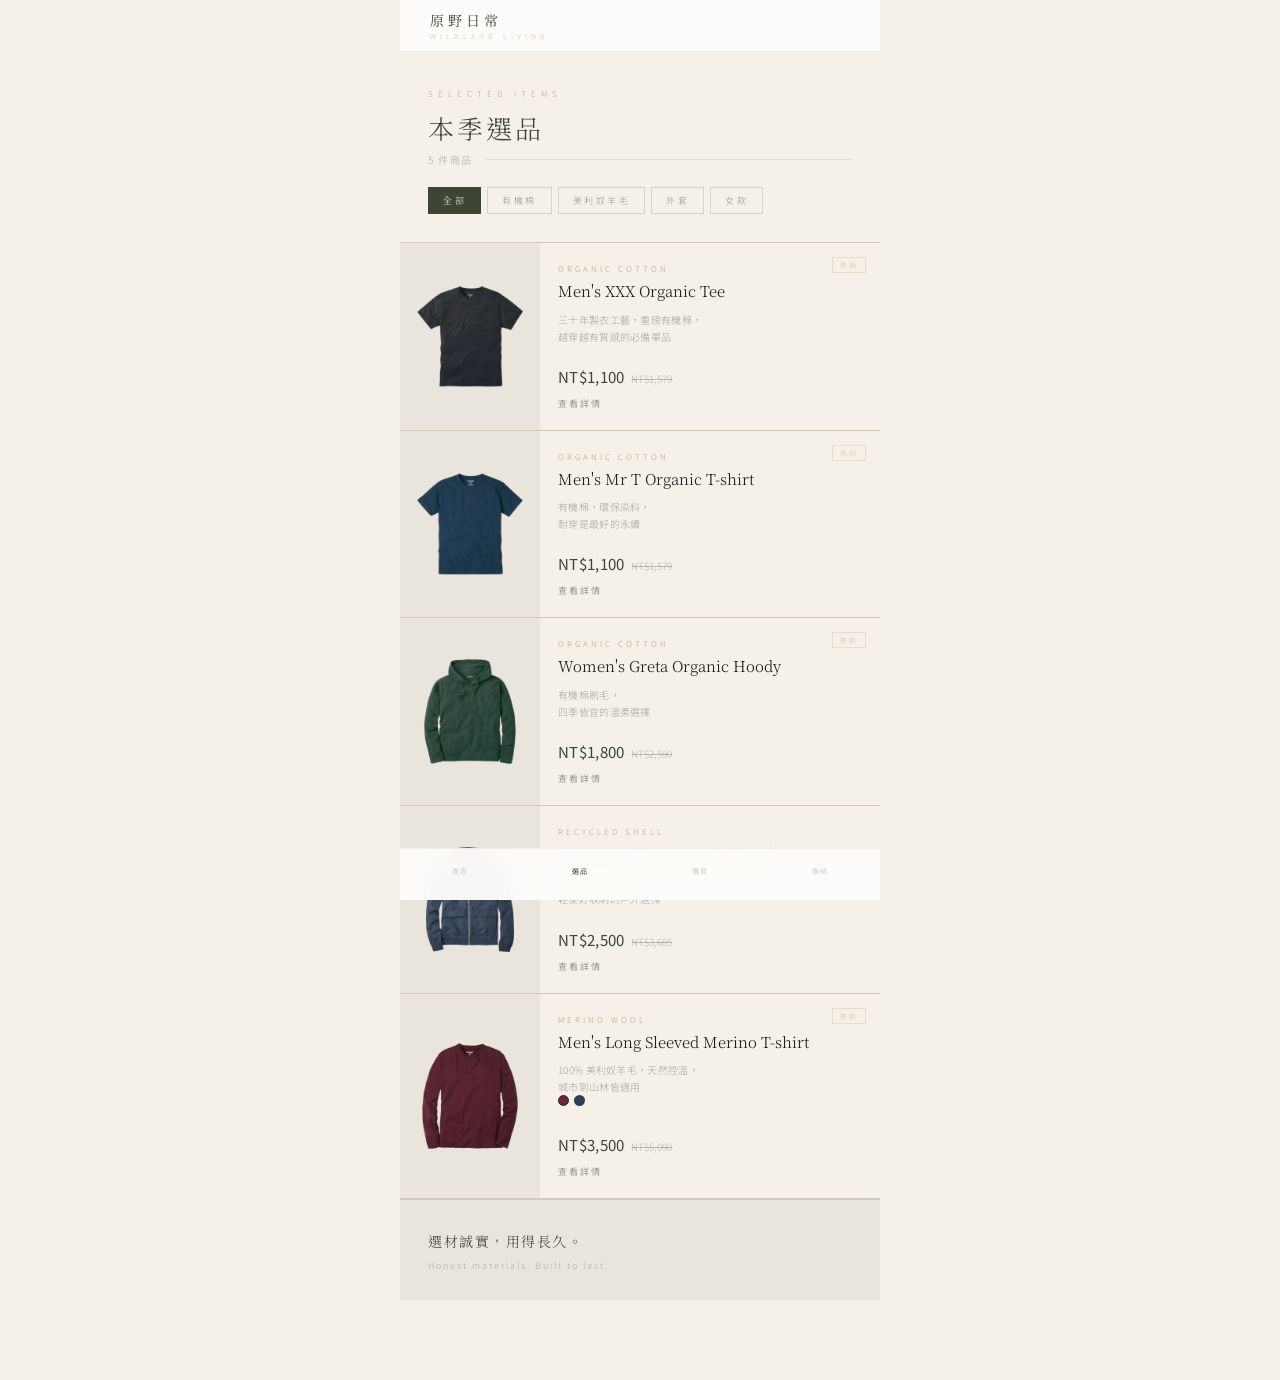
==== commit 51899648: "adjust: 整體配色加深，背景大地感更明顯，增加頁面層次" ====
--- a/shop.html
+++ b/shop.html
@@ -13,12 +13,12 @@
 <style>
 *{margin:0;padding:0;box-sizing:border-box}
 :root{
-  --green:#4A5240;
-  --sand:#C8B89A;
-  --cream:#E8E2D8;
-  --dark:#2C2C2A;
-  --light:#F4F1EC;
-  --white:#FDFCFA;
+  --green:#3D4535;
+  --sand:#B8A485;
+  --cream:#D4C9B5;
+  --dark:#1E1E1C;
+  --light:#EAE5DC;
+  --white:#F5F0E8;
 }
 html{scroll-behavior:smooth}
 body{background:var(--white);color:var(--dark);font-family:'Noto Sans TC',sans-serif;font-weight:300;margin:0 auto;overflow-x:hidden;max-width:480px}
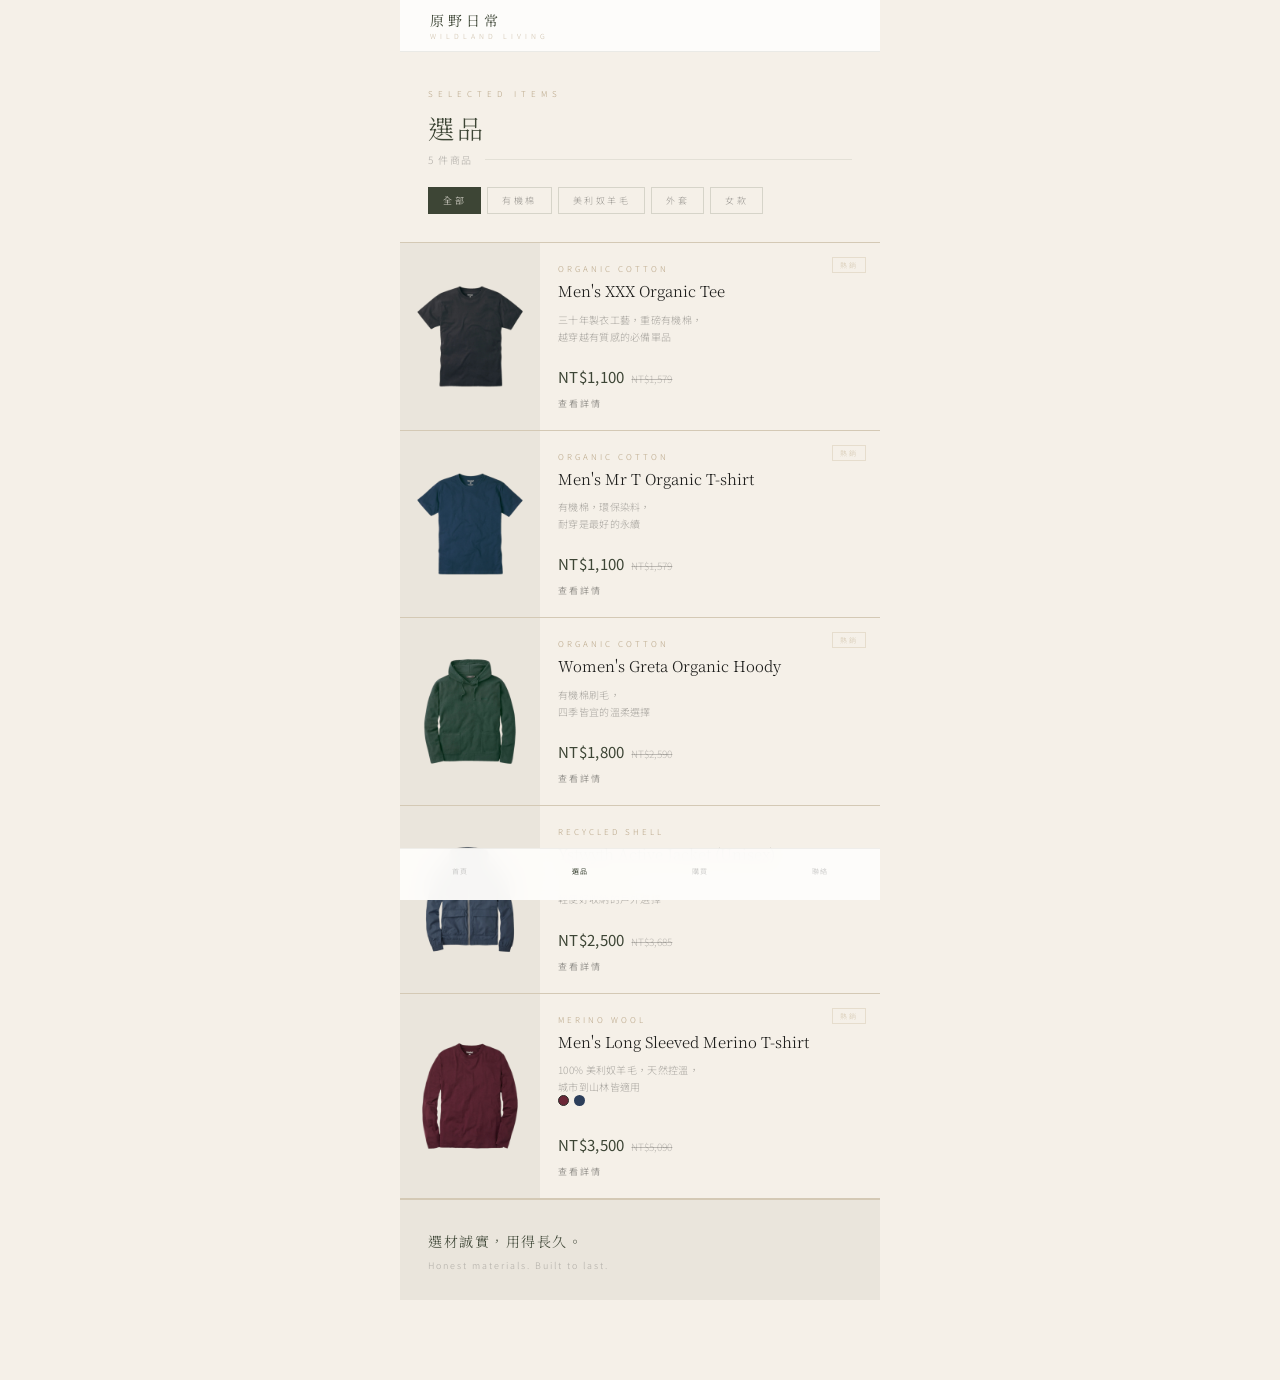
==== commit e53894d8: "redesign: 重新規劃各區塊標題系統（2字主標+lowercase eyebrow），選單統一2字" ====
--- a/shop.html
+++ b/shop.html
@@ -217,8 +217,8 @@
 
 <!-- PAGE HEADER -->
 <div class="page-header">
-  <p class="page-eyebrow">Selected Items</p>
-  <h1 class="page-title">本季選品</h1>
+  <p class="page-eyebrow">selected items</p>
+  <h1 class="page-title">選品</h1>
   <div class="page-meta">
     <span class="page-count" id="productCount">5 件商品</span>
     <div class="page-rule"></div>
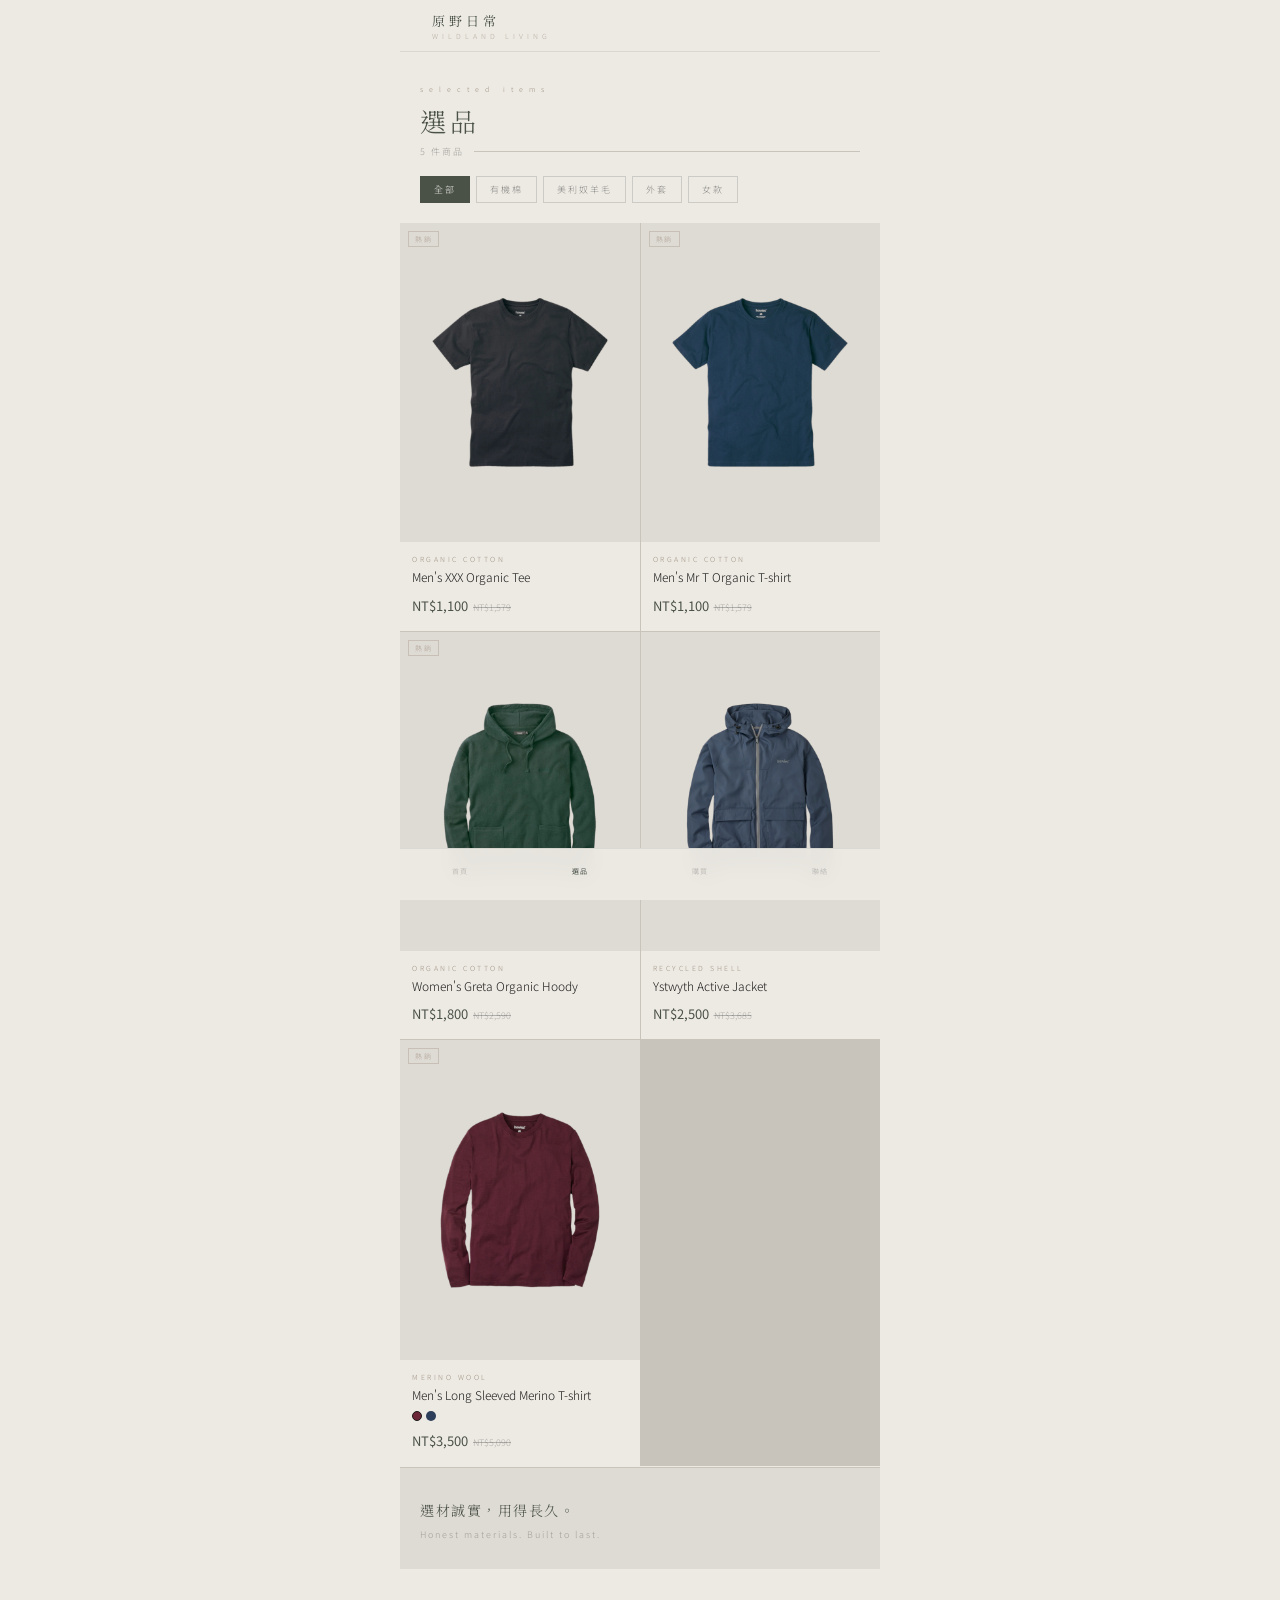
==== commit f732535c: "redesign: 配色改為岩石感灰綠+石灰，商品頁改為2欄grid版面" ====
--- a/shop.html
+++ b/shop.html
@@ -4,7 +4,7 @@
 <meta charset="UTF-8">
 <meta name="viewport" content="width=device-width, initial-scale=1.0, maximum-scale=1.0">
 <meta name="description" content="原野日常 選品 — 永續選材，簡約美學，為移動與探索而生。">
-<meta name="theme-color" content="#4A5240">
+<meta name="theme-color" content="#4A5248">
 <title>選品 — 原野日常 Wildland Living</title>
 <link rel="preconnect" href="https://fonts.googleapis.com">
 <link rel="preconnect" href="https://fonts.gstatic.com" crossorigin>
@@ -13,185 +13,155 @@
 <style>
 *{margin:0;padding:0;box-sizing:border-box}
 :root{
-  --green:#3D4535;
-  --sand:#B8A485;
-  --cream:#D4C9B5;
-  --dark:#1E1E1C;
-  --light:#EAE5DC;
-  --white:#F5F0E8;
+  --green:#4A5248;
+  --sand:#9E9080;
+  --cream:#C8C4BC;
+  --dark:#1A1A18;
+  --light:#DEDAD4;
+  --white:#EDEAE4;
 }
 html{scroll-behavior:smooth}
 body{background:var(--white);color:var(--dark);font-family:'Noto Sans TC',sans-serif;font-weight:300;margin:0 auto;overflow-x:hidden;max-width:480px}
 
 /* ── NAV ── */
-nav{position:sticky;top:0;width:100%;z-index:100;background:rgba(253,252,250,0.97);backdrop-filter:blur(12px);-webkit-backdrop-filter:blur(12px);border-bottom:0.5px solid rgba(74,82,64,0.1);padding:0 20px;display:flex;justify-content:space-between;align-items:center;height:52px}
+nav{position:sticky;top:0;width:100%;z-index:100;background:rgba(237,234,228,0.97);backdrop-filter:blur(12px);-webkit-backdrop-filter:blur(12px);border-bottom:0.5px solid rgba(74,82,72,0.12);padding:0 20px;display:flex;justify-content:space-between;align-items:center;height:52px}
 .nav-left{display:flex;align-items:center;gap:0}
-.nav-back{background:none;border:none;color:var(--dark);cursor:pointer;font-size:19px;padding:4px 10px 4px 0;display:flex;align-items:center;opacity:0.55;-webkit-tap-highlight-color:transparent;transition:opacity 0.2s}
-.nav-back:active{opacity:1}
+.nav-back{background:none;border:none;color:rgba(26,26,24,0.45);cursor:pointer;font-size:19px;padding:4px 12px 4px 0;display:flex;align-items:center;-webkit-tap-highlight-color:transparent;transition:opacity 0.2s}
+.nav-back:active{opacity:0.7}
 .logo-mark{display:flex;flex-direction:column;gap:1px}
-.logo-cn{font-family:'Noto Serif TC',serif;font-size:14px;font-weight:400;color:var(--green);letter-spacing:4px}
+.logo-cn{font-family:'Noto Serif TC',serif;font-size:13px;font-weight:400;color:var(--green);letter-spacing:4px}
 .logo-en{font-size:7px;letter-spacing:4px;color:var(--sand);font-weight:300;text-transform:uppercase;opacity:0.7}
 .nav-icons{display:flex;gap:14px;align-items:center}
-.nav-icon{cursor:pointer;color:var(--dark);font-size:20px;position:relative;background:none;border:none;padding:4px;-webkit-tap-highlight-color:transparent;opacity:0.75;transition:opacity 0.2s}
-.nav-icon:active{opacity:1}
+.nav-icon{cursor:pointer;color:rgba(26,26,24,0.6);font-size:20px;position:relative;background:none;border:none;padding:4px;-webkit-tap-highlight-color:transparent}
 .cart-badge{position:absolute;top:-4px;right:-4px;background:var(--green);color:var(--white);border-radius:50%;width:14px;height:14px;font-size:9px;display:flex;align-items:center;justify-content:center;font-weight:500}
 
 /* ── PAGE HEADER ── */
-.page-header{padding:36px 28px 0}
-.page-eyebrow{font-size:8px;letter-spacing:5px;color:var(--sand);text-transform:uppercase;margin-bottom:10px;font-weight:300}
-.page-title{font-family:'Noto Serif TC',serif;font-size:26px;font-weight:300;color:var(--green);letter-spacing:3px;margin-bottom:6px}
-.page-meta{display:flex;align-items:center;gap:12px;margin-top:4px}
-.page-count{font-size:10px;color:rgba(44,44,42,0.35);letter-spacing:1.5px}
-.page-rule{flex:1;height:0.5px;background:rgba(74,82,64,0.1)}
+.page-header{padding:32px 20px 0}
+.page-eyebrow{font-size:7px;letter-spacing:6px;color:var(--sand);text-transform:lowercase;margin-bottom:8px;font-weight:300;font-family:'Noto Sans TC',sans-serif}
+.page-title{font-family:'Noto Serif TC',serif;font-size:26px;font-weight:300;color:var(--green);letter-spacing:4px;margin-bottom:6px}
+.page-meta{display:flex;align-items:center;gap:10px;margin-top:4px}
+.page-count{font-size:9px;color:rgba(26,26,24,0.35);letter-spacing:2px;white-space:nowrap}
+.page-rule{flex:1;height:0.5px;background:var(--cream)}
 
 /* ── FILTER BAR ── */
-.filter-bar{padding:20px 28px 0;display:flex;gap:6px;overflow-x:auto;scrollbar-width:none;-webkit-overflow-scrolling:touch}
+.filter-bar{padding:18px 20px 0;display:flex;gap:6px;overflow-x:auto;scrollbar-width:none;-webkit-overflow-scrolling:touch}
 .filter-bar::-webkit-scrollbar{display:none}
-.filter-chip{flex-shrink:0;padding:6px 14px;border:0.5px solid rgba(74,82,64,0.18);background:transparent;color:rgba(44,44,42,0.45);font-size:9px;letter-spacing:2.5px;font-family:'Noto Sans TC',sans-serif;font-weight:300;cursor:pointer;-webkit-tap-highlight-color:transparent;transition:all 0.2s;white-space:nowrap}
+.filter-chip{flex-shrink:0;padding:6px 13px;border:0.5px solid rgba(74,82,72,0.2);background:transparent;color:rgba(26,26,24,0.45);font-size:9px;letter-spacing:2px;font-family:'Noto Sans TC',sans-serif;font-weight:300;cursor:pointer;-webkit-tap-highlight-color:transparent;transition:all 0.2s;white-space:nowrap}
 .filter-chip.active{background:var(--green);color:var(--white);border-color:var(--green)}
-.filter-chip:active{opacity:0.75}
-
-/* ── PRODUCT LIST ── */
-.product-list{padding:28px 0 0}
-
-/* ── PRODUCT ITEM (single column, full width) ── */
-.pitem{display:flex;border-bottom:0.5px solid var(--cream);cursor:pointer;-webkit-tap-highlight-color:transparent;transition:background 0.2s;padding:0 0 0 0;position:relative}
-.pitem:first-child{border-top:0.5px solid var(--cream)}
-.pitem:active{background:var(--light)}
-
-.pitem-img{width:140px;flex-shrink:0;aspect-ratio:3/4;background:var(--light);display:flex;align-items:center;justify-content:center;overflow:hidden}
-.pitem-img img{width:84%;height:84%;object-fit:contain;display:block;transition:transform 0.4s ease}
-.pitem:active .pitem-img img{transform:scale(0.96)}
-
-.pitem-body{flex:1;padding:20px 20px 20px 18px;display:flex;flex-direction:column;justify-content:space-between;min-height:0}
-.pitem-top{}
-.pitem-series{font-size:8px;letter-spacing:3px;color:var(--sand);text-transform:uppercase;margin-bottom:6px;font-weight:300}
-.pitem-name{font-family:'Noto Serif TC',serif;font-size:15px;font-weight:300;color:var(--dark);line-height:1.5;margin-bottom:8px}
-.pitem-tagline{font-size:10px;color:rgba(44,44,42,0.38);line-height:1.7;letter-spacing:0.3px;margin-bottom:0}
-
-.pitem-bottom{margin-top:16px}
-.pitem-pricing{display:flex;align-items:baseline;gap:7px;margin-bottom:10px}
-.pitem-price{font-size:15px;color:var(--green);font-weight:400;letter-spacing:0.3px}
-.pitem-orig{font-size:10px;color:rgba(44,44,42,0.28);text-decoration:line-through}
-
-.pitem-actions{display:flex;align-items:center;gap:10px}
-.pitem-detail-btn{font-size:9px;letter-spacing:2px;color:rgba(44,44,42,0.45);background:none;border:none;padding:0;cursor:pointer;font-family:'Noto Sans TC',sans-serif;display:flex;align-items:center;gap:4px;-webkit-tap-highlight-color:transparent}
-.pitem-detail-btn i{font-size:12px;opacity:0.6}
-
-.pitem-badge{position:absolute;top:14px;right:14px;font-size:7px;letter-spacing:2px;color:rgba(200,184,154,0.7);border:0.5px solid rgba(200,184,154,0.35);padding:2px 7px;font-family:'Noto Sans TC',sans-serif;font-weight:300}
-
-/* ── COLOR DOTS ON ITEM ── */
-.pitem-colors{display:flex;gap:5px;margin-bottom:12px}
-.pitem-color-dot{width:11px;height:11px;border-radius:50%;border:1.5px solid transparent;background:none;cursor:pointer;padding:0;-webkit-tap-highlight-color:transparent}
-.pitem-color-dot.active{border-color:var(--dark)}
-
-/* ── DIVIDER LABEL ── */
-.list-label{padding:24px 28px 12px;display:flex;align-items:center;gap:14px}
-.list-label-text{font-size:8px;letter-spacing:4px;color:rgba(44,44,42,0.28);text-transform:uppercase;white-space:nowrap;font-family:'Noto Sans TC',sans-serif}
-.list-label-line{flex:1;height:0.5px;background:var(--cream)}
+
+/* ── 2-COL PRODUCT GRID ── */
+.product-grid{display:grid;grid-template-columns:1fr 1fr;gap:1px;background:var(--cream);margin-top:20px}
+.pgrid-item{background:var(--white);cursor:pointer;display:flex;flex-direction:column;-webkit-tap-highlight-color:transparent;position:relative}
+.pgrid-item:active .pgrid-img img{transform:scale(0.96)}
+
+.pgrid-img{width:100%;aspect-ratio:3/4;background:var(--light);overflow:hidden;display:flex;align-items:center;justify-content:center;position:relative}
+.pgrid-img img{width:82%;height:82%;object-fit:contain;transition:transform 0.35s ease}
+.pgrid-badge{position:absolute;top:8px;left:8px;font-size:7px;letter-spacing:1.5px;color:rgba(158,144,128,0.7);border:0.5px solid rgba(158,144,128,0.35);padding:2px 6px;font-family:'Noto Sans TC',sans-serif;font-weight:300}
+
+.pgrid-body{padding:12px 12px 16px;flex:1;display:flex;flex-direction:column;gap:4px}
+.pgrid-series{font-size:7px;letter-spacing:2.5px;color:var(--sand);text-transform:uppercase;font-weight:300}
+.pgrid-name{font-size:12px;color:var(--dark);line-height:1.45;font-weight:300;flex:1}
+.pgrid-colors{display:flex;gap:4px;margin-top:4px}
+.pgrid-color-dot{width:10px;height:10px;border-radius:50%;border:1.5px solid transparent;background:none;padding:0;cursor:pointer;-webkit-tap-highlight-color:transparent}
+.pgrid-color-dot.active{border-color:var(--dark)}
+.pgrid-pricing{display:flex;align-items:baseline;gap:5px;margin-top:6px}
+.pgrid-price{font-size:13px;color:var(--green);font-weight:400}
+.pgrid-orig{font-size:9px;color:rgba(26,26,24,0.28);text-decoration:line-through}
 
 /* ── EMPTY STATE ── */
-.empty-state{padding:64px 28px;text-align:center;display:none}
-.empty-state i{font-size:32px;color:var(--cream);display:block;margin-bottom:14px}
-.empty-state p{font-size:12px;color:rgba(44,44,42,0.35);letter-spacing:1px}
-
-/* ── PAGE FOOTER STRIP ── */
-.page-footer-strip{background:var(--light);padding:28px 28px;border-top:0.5px solid var(--cream);margin-top:0}
-.footer-strip-quote{font-family:'Noto Serif TC',serif;font-size:14px;font-weight:300;color:var(--green);line-height:1.9;letter-spacing:1.5px;margin-bottom:4px}
-.footer-strip-en{font-size:9px;letter-spacing:2px;color:rgba(44,44,42,0.3);font-family:'Noto Sans TC',sans-serif}
-
-.bottom-spacer{height:80px}
+.empty-state{display:none;padding:60px 24px;text-align:center;grid-column:1/-1}
+.empty-state i{font-size:30px;color:var(--cream);display:block;margin-bottom:12px}
+.empty-state p{font-size:11px;color:rgba(26,26,24,0.35);letter-spacing:1px}
+
+/* ── FOOTER STRIP ── */
+.page-footer-strip{background:var(--light);padding:28px 20px;border-top:0.5px solid var(--cream);margin-top:1px}
+.footer-strip-quote{font-family:'Noto Serif TC',serif;font-size:14px;font-weight:300;color:var(--green);line-height:2;letter-spacing:1.5px;margin-bottom:4px}
+.footer-strip-en{font-size:9px;letter-spacing:2px;color:rgba(26,26,24,0.3);font-family:'Noto Sans TC',sans-serif}
+
+.bottom-spacer{height:72px}
 
 /* ── BOTTOM TAB BAR ── */
-.bottom-bar{position:fixed;bottom:0;left:50%;transform:translateX(-50%);width:100%;max-width:480px;background:rgba(253,252,250,0.97);backdrop-filter:blur(10px);-webkit-backdrop-filter:blur(10px);border-top:0.5px solid rgba(74,82,64,0.08);padding:10px 0 20px;display:flex;justify-content:space-around;z-index:100}
+.bottom-bar{position:fixed;bottom:0;left:50%;transform:translateX(-50%);width:100%;max-width:480px;background:rgba(237,234,228,0.97);backdrop-filter:blur(10px);-webkit-backdrop-filter:blur(10px);border-top:0.5px solid rgba(74,82,72,0.1);padding:10px 0 20px;display:flex;justify-content:space-around;z-index:100}
 .bottom-tab{display:flex;flex-direction:column;align-items:center;gap:3px;background:none;border:none;cursor:pointer;padding:4px 16px;-webkit-tap-highlight-color:transparent;text-decoration:none}
-.bottom-tab i{font-size:21px;color:rgba(44,44,42,0.3);transition:color 0.15s}
-.bottom-tab.active i{color:var(--green)}
-.bottom-tab span{font-size:7px;letter-spacing:1.5px;color:rgba(44,44,42,0.3);text-transform:uppercase;font-family:'Noto Sans TC',sans-serif}
+.bottom-tab i{font-size:20px;color:rgba(26,26,24,0.28);transition:color 0.15s}
+.bottom-tab.active i,.bottom-tab:active i{color:var(--green)}
+.bottom-tab span{font-size:7px;letter-spacing:1.5px;color:rgba(26,26,24,0.28);text-transform:uppercase;font-family:'Noto Sans TC',sans-serif}
 .bottom-tab.active span{color:var(--green)}
 
-/* ── CART PANEL ── */
-.cart-overlay{display:none;position:fixed;inset:0;background:rgba(44,44,42,0.45);z-index:200}
+/* ── CART ── */
+.cart-overlay{display:none;position:fixed;inset:0;background:rgba(20,20,18,0.5);z-index:200}
 .cart-panel{position:fixed;bottom:0;left:50%;transform:translateX(-50%);width:100%;max-width:480px;background:var(--white);z-index:201;border-top:0.5px solid var(--cream);max-height:80vh;flex-direction:column;display:none}
-.cart-header{padding:20px 28px 14px;display:flex;justify-content:space-between;align-items:center;border-bottom:0.5px solid var(--cream);flex-shrink:0}
+.cart-header{padding:20px 24px 14px;display:flex;justify-content:space-between;align-items:center;border-bottom:0.5px solid var(--cream);flex-shrink:0}
 .cart-title{font-family:'Noto Serif TC',serif;font-size:16px;color:var(--green);font-weight:300;letter-spacing:2px}
-.cart-close{background:none;border:none;color:rgba(44,44,42,0.4);cursor:pointer;font-size:20px;padding:4px;-webkit-tap-highlight-color:transparent}
-.cart-body{padding:16px 28px;overflow-y:auto;flex:1}
-.cart-empty{text-align:center;padding:44px 0;color:rgba(44,44,42,0.35);font-size:12px;letter-spacing:1px}
-.cart-empty i{font-size:36px;color:var(--cream);display:block;margin-bottom:14px}
-.cart-empty small{display:block;margin-top:6px;font-size:10px;color:rgba(44,44,42,0.25);letter-spacing:1.5px}
-.cart-item{display:flex;gap:14px;padding:16px 0;border-bottom:0.5px solid var(--cream);align-items:center}
-.cart-item-img{width:52px;height:52px;background:var(--light);display:flex;align-items:center;justify-content:center;flex-shrink:0}
-.cart-item-img i{font-size:20px;color:var(--green);opacity:0.35}
+.cart-close{background:none;border:none;color:rgba(26,26,24,0.4);cursor:pointer;font-size:20px;padding:4px;-webkit-tap-highlight-color:transparent}
+.cart-body{padding:16px 24px;overflow-y:auto;flex:1}
+.cart-empty{text-align:center;padding:44px 0;display:flex;flex-direction:column;align-items:center;gap:10px}
+.cart-empty i{font-size:32px;color:var(--cream)}
+.cart-empty span{font-size:12px;color:rgba(26,26,24,0.35);letter-spacing:1px}
+.cart-empty small{font-size:9px;color:rgba(26,26,24,0.25);letter-spacing:1.5px}
+.cart-item{display:flex;gap:12px;padding:14px 0;border-bottom:0.5px solid var(--cream);align-items:center}
+.cart-item-img{width:48px;height:48px;background:var(--light);display:flex;align-items:center;justify-content:center;flex-shrink:0}
+.cart-item-img i{font-size:18px;color:var(--green);opacity:0.35}
 .cart-item-info{flex:1}
-.cart-item-name{font-size:12px;color:var(--dark);margin-bottom:3px;font-weight:300;line-height:1.5}
+.cart-item-name{font-size:11px;color:var(--dark);margin-bottom:3px;font-weight:300;line-height:1.5}
 .cart-item-price{font-size:12px;color:var(--green)}
-.cart-qty{display:flex;align-items:center;gap:10px;margin-top:8px}
-.qty-btn{width:24px;height:24px;background:var(--cream);border:none;cursor:pointer;font-size:14px;display:flex;align-items:center;justify-content:center;color:var(--dark);-webkit-tap-highlight-color:transparent}
-.qty-num{font-size:13px;min-width:20px;text-align:center}
-.cart-remove{color:rgba(44,44,42,0.25);cursor:pointer;background:none;border:none;font-size:18px;padding:4px;-webkit-tap-highlight-color:transparent}
-.cart-footer{padding:20px 28px;border-top:0.5px solid var(--cream);background:var(--white);flex-shrink:0;display:none}
-.cart-total-row{display:flex;justify-content:space-between;margin-bottom:18px;align-items:baseline}
-.cart-total-label{font-size:12px;color:rgba(44,44,42,0.45);letter-spacing:1px}
+.cart-qty{display:flex;align-items:center;gap:10px;margin-top:7px}
+.qty-btn{width:22px;height:22px;background:var(--light);border:none;cursor:pointer;font-size:13px;display:flex;align-items:center;justify-content:center;color:var(--dark);-webkit-tap-highlight-color:transparent}
+.qty-num{font-size:12px;min-width:18px;text-align:center}
+.cart-remove{color:rgba(26,26,24,0.22);cursor:pointer;background:none;border:none;font-size:17px;padding:4px;-webkit-tap-highlight-color:transparent}
+.cart-footer{padding:18px 24px;border-top:0.5px solid var(--cream);background:var(--white);flex-shrink:0;display:none}
+.cart-total-row{display:flex;justify-content:space-between;margin-bottom:16px;align-items:baseline}
+.cart-total-label{font-size:11px;color:rgba(26,26,24,0.4);letter-spacing:1px}
 .cart-total-price{font-size:18px;font-weight:400;color:var(--green)}
-.checkout-btn{width:100%;background:var(--green);color:var(--white);border:none;padding:16px;font-size:11px;letter-spacing:4px;cursor:pointer;font-family:'Noto Sans TC',sans-serif;font-weight:300;-webkit-tap-highlight-color:transparent;transition:background 0.2s}
-.checkout-btn:active{background:#3d4433}
-
-/* ── PRODUCT DETAIL PANEL ── */
-.detail-overlay{display:none;position:fixed;inset:0;background:rgba(44,44,42,0.5);z-index:300;align-items:flex-end}
+.checkout-btn{width:100%;background:var(--green);color:var(--white);border:none;padding:16px;font-size:10px;letter-spacing:4px;cursor:pointer;font-family:'Noto Sans TC',sans-serif;font-weight:300;-webkit-tap-highlight-color:transparent;transition:background 0.2s}
+.checkout-btn:active{background:#363d34}
+
+/* ── DETAIL PANEL ── */
+.detail-overlay{display:none;position:fixed;inset:0;background:rgba(20,20,18,0.55);z-index:300;align-items:flex-end}
 .detail-overlay.open{display:flex}
-.detail-panel{background:var(--white);width:100%;max-width:480px;margin:0 auto;border-top:0.5px solid rgba(74,82,64,0.15);max-height:92vh;overflow-y:auto;transform:translateY(100%);transition:transform 0.35s cubic-bezier(.4,0,.2,1)}
+.detail-panel{background:var(--white);width:100%;max-width:480px;margin:0 auto;border-top:0.5px solid var(--cream);max-height:92vh;overflow-y:auto;transform:translateY(100%);transition:transform 0.35s cubic-bezier(.4,0,.2,1)}
 .detail-overlay.open .detail-panel{transform:translateY(0)}
-
-.detail-img{width:100%;aspect-ratio:1/1;background:var(--light);position:relative;overflow:hidden;display:flex;align-items:center;justify-content:center}
-.detail-img img{width:76%;height:76%;object-fit:contain;transition:transform 0.4s ease}
-.detail-close{position:absolute;top:14px;right:14px;width:30px;height:30px;background:rgba(44,44,42,0.4);border:none;color:rgba(255,255,255,0.9);cursor:pointer;display:flex;align-items:center;justify-content:center;font-size:14px;-webkit-tap-highlight-color:transparent}
-
-.detail-body{padding:28px 28px 44px}
-.detail-series{font-size:8px;letter-spacing:3.5px;color:var(--sand);text-transform:uppercase;margin-bottom:8px;display:block;font-weight:300}
-.detail-name{font-family:'Noto Serif TC',serif;font-size:20px;font-weight:300;color:var(--green);line-height:1.45;margin-bottom:12px;letter-spacing:0.5px}
-.detail-desc{font-size:11px;color:rgba(44,44,42,0.5);line-height:2.1;margin-bottom:22px;padding-bottom:22px;border-bottom:0.5px solid var(--cream);letter-spacing:0.3px}
-
-.detail-select-label{font-size:8px;letter-spacing:3.5px;color:rgba(44,44,42,0.4);text-transform:uppercase;margin-bottom:12px;display:block;font-family:'Noto Sans TC',sans-serif}
-.detail-select-hint{font-size:8px;color:rgba(44,44,42,0.25);letter-spacing:0;font-weight:300;margin-left:6px;text-transform:none}
-
+.detail-img{width:100%;aspect-ratio:1/1;background:var(--light);position:relative;display:flex;align-items:center;justify-content:center;overflow:hidden}
+.detail-img img{width:74%;height:74%;object-fit:contain}
+.detail-close{position:absolute;top:14px;right:14px;width:30px;height:30px;background:rgba(26,26,24,0.45);border:none;color:rgba(237,234,228,0.85);cursor:pointer;display:flex;align-items:center;justify-content:center;font-size:14px;-webkit-tap-highlight-color:transparent}
+.detail-body{padding:26px 24px 44px}
+.detail-series{font-size:7px;letter-spacing:3.5px;color:var(--sand);text-transform:uppercase;margin-bottom:7px;display:block;font-weight:300}
+.detail-name{font-family:'Noto Serif TC',serif;font-size:19px;font-weight:300;color:var(--green);line-height:1.45;margin-bottom:12px}
+.detail-desc{font-size:11px;color:rgba(26,26,24,0.48);line-height:2.1;margin-bottom:20px;padding-bottom:20px;border-bottom:0.5px solid var(--cream)}
+.detail-select-label{font-size:7px;letter-spacing:3.5px;color:rgba(26,26,24,0.38);text-transform:uppercase;margin-bottom:10px;display:block;font-family:'Noto Sans TC',sans-serif}
+.detail-select-hint{font-size:7px;color:rgba(26,26,24,0.22);letter-spacing:0;text-transform:none;margin-left:5px}
 .detail-color-row{display:flex;gap:10px;flex-wrap:wrap;margin-bottom:8px}
-.detail-color-btn{width:24px;height:24px;border-radius:50%;border:2px solid transparent;cursor:pointer;padding:0;transition:all 0.2s;-webkit-tap-highlight-color:transparent}
+.detail-color-btn{width:22px;height:22px;border-radius:50%;border:2px solid transparent;cursor:pointer;padding:0;transition:all 0.2s;-webkit-tap-highlight-color:transparent}
 .detail-color-btn.active{border-color:var(--dark);box-shadow:0 0 0 2px var(--white),0 0 0 3px var(--dark)}
-.detail-color-name{font-size:10px;color:rgba(44,44,42,0.45);letter-spacing:1px;margin-bottom:20px}
-
-.detail-size-row{display:flex;gap:8px;flex-wrap:wrap;margin-bottom:24px}
-.detail-size-btn{min-width:64px;padding:10px 12px;background:var(--light);border:0.5px solid transparent;color:var(--dark);cursor:pointer;font-family:'Noto Sans TC',sans-serif;transition:all 0.2s;-webkit-tap-highlight-color:transparent;display:flex;flex-direction:column;align-items:center;gap:4px}
+.detail-color-name{font-size:9px;color:rgba(26,26,24,0.42);letter-spacing:1px;margin-bottom:18px}
+.detail-size-row{display:flex;gap:7px;flex-wrap:wrap;margin-bottom:20px}
+.detail-size-btn{min-width:62px;padding:10px 12px;background:var(--light);border:0.5px solid transparent;color:var(--dark);cursor:pointer;font-family:'Noto Sans TC',sans-serif;transition:all 0.2s;-webkit-tap-highlight-color:transparent;display:flex;flex-direction:column;align-items:center;gap:4px}
 .detail-size-btn.active{background:var(--green);color:var(--white)}
-.detail-size-btn.sold-out{opacity:0.3;cursor:not-allowed}
+.detail-size-btn.sold-out{opacity:0.28;cursor:not-allowed}
 .dsz-label{font-size:13px;font-weight:400}
-.dsz-stock{font-size:8px;letter-spacing:0.5px;opacity:0.6}
-
-.detail-attrs{display:grid;grid-template-columns:1fr 1fr;gap:6px;margin-bottom:22px}
-.detail-attr{background:var(--light);padding:12px 14px;border-left:1.5px solid var(--cream)}
-.detail-attr-label{font-size:7px;letter-spacing:2.5px;color:var(--sand);text-transform:uppercase;margin-bottom:4px;font-weight:300}
+.dsz-stock{font-size:8px;letter-spacing:0.3px;opacity:0.6}
+.detail-attrs{display:grid;grid-template-columns:1fr 1fr;gap:5px;margin-bottom:20px}
+.detail-attr{background:var(--light);padding:11px 12px;border-left:1.5px solid var(--cream)}
+.detail-attr-label{font-size:7px;letter-spacing:2.5px;color:var(--sand);text-transform:uppercase;margin-bottom:3px;font-weight:300}
 .detail-attr-value{font-size:11px;color:var(--dark);font-weight:300;line-height:1.5}
-
-.detail-price-row{display:flex;align-items:baseline;gap:10px;margin-bottom:22px}
-.detail-price{font-size:24px;font-weight:400;color:var(--green)}
-.detail-orig{font-size:12px;color:rgba(44,44,42,0.28);text-decoration:line-through;letter-spacing:0.3px}
-
-.detail-add-btn{width:100%;background:var(--green);color:var(--white);border:none;padding:17px;font-size:11px;letter-spacing:4px;cursor:pointer;font-family:'Noto Sans TC',sans-serif;font-weight:300;-webkit-tap-highlight-color:transparent;transition:background 0.2s}
-.detail-add-btn:active{background:#3d4433}
-.detail-add-btn:disabled{background:rgba(44,44,42,0.15);color:rgba(44,44,42,0.35);cursor:not-allowed}
+.detail-price-row{display:flex;align-items:baseline;gap:10px;margin-bottom:20px}
+.detail-price{font-size:22px;font-weight:400;color:var(--green)}
+.detail-orig{font-size:11px;color:rgba(26,26,24,0.27);text-decoration:line-through}
+.detail-add-btn{width:100%;background:var(--green);color:var(--white);border:none;padding:16px;font-size:10px;letter-spacing:4px;cursor:pointer;font-family:'Noto Sans TC',sans-serif;font-weight:300;-webkit-tap-highlight-color:transparent;transition:background 0.2s}
+.detail-add-btn:active{background:#363d34}
+.detail-add-btn:disabled{background:rgba(26,26,24,0.15);color:rgba(26,26,24,0.35);cursor:not-allowed}
 
 /* ── TOAST ── */
-.toast{position:fixed;bottom:96px;left:50%;transform:translateX(-50%) translateY(12px);background:var(--dark);color:rgba(232,226,216,0.9);padding:10px 20px;font-size:11px;letter-spacing:1.5px;opacity:0;transition:all 0.28s;z-index:400;pointer-events:none;white-space:nowrap}
+.toast{position:fixed;bottom:84px;left:50%;transform:translateX(-50%) translateY(12px);background:var(--dark);color:rgba(237,234,228,0.85);padding:10px 20px;font-size:10px;letter-spacing:2px;opacity:0;transition:all 0.28s;z-index:400;pointer-events:none;white-space:nowrap}
 .toast.show{opacity:1;transform:translateX(-50%) translateY(0)}
 
-/* ── ANIMATIONS ── */
-@keyframes fadeUp{from{opacity:0;transform:translateY(10px)}to{opacity:1;transform:translateY(0)}}
-.pitem{animation:fadeUp 0.4s ease both}
-.pitem:nth-child(1){animation-delay:.04s}
-.pitem:nth-child(2){animation-delay:.09s}
-.pitem:nth-child(3){animation-delay:.14s}
-.pitem:nth-child(4){animation-delay:.19s}
-.pitem:nth-child(5){animation-delay:.24s}
+@keyframes fadeUp{from{opacity:0;transform:translateY(8px)}to{opacity:1;transform:translateY(0)}}
+.pgrid-item{animation:fadeUp 0.35s ease both}
+.pgrid-item:nth-child(1){animation-delay:.03s}
+.pgrid-item:nth-child(2){animation-delay:.07s}
+.pgrid-item:nth-child(3){animation-delay:.11s}
+.pgrid-item:nth-child(4){animation-delay:.15s}
+.pgrid-item:nth-child(5){animation-delay:.19s}
 </style>
 </head>
 <body>
@@ -234,151 +204,95 @@
   <button class="filter-chip" onclick="filterProducts('women',this)">女款</button>
 </div>
 
-<!-- PRODUCT LIST -->
-<div class="product-list" id="productGrid">
-
-  <!-- Item 0 -->
-  <div class="pitem" data-tags="cotton men" onclick="openDetail(0)">
-    <div class="pitem-img">
+<!-- 2-COL PRODUCT GRID -->
+<div class="product-grid" id="productGrid">
+
+  <div class="pgrid-item" data-tags="cotton men" onclick="openDetail(0)">
+    <div class="pgrid-img">
       <img src="images/p-xxx.png" alt="Men's XXX Organic Tee">
-    </div>
-    <div class="pitem-body">
-      <div class="pitem-top">
-        <p class="pitem-series">Organic Cotton</p>
-        <h2 class="pitem-name">Men's XXX Organic Tee</h2>
-        <p class="pitem-tagline">三十年製衣工藝，重磅有機棉，<br>越穿越有質感的必備單品</p>
-      </div>
-      <div class="pitem-bottom">
-        <div class="pitem-pricing">
-          <span class="pitem-price">NT$1,100</span>
-          <span class="pitem-orig">NT$1,579</span>
-        </div>
-        <div class="pitem-actions">
-          <button class="pitem-detail-btn" onclick="event.stopPropagation();openDetail(0)">
-            查看詳情 <i class="ti ti-arrow-right"></i>
-          </button>
-        </div>
-      </div>
-    </div>
-    <span class="pitem-badge">熱銷</span>
-  </div>
-
-  <!-- Item 1 -->
-  <div class="pitem" data-tags="cotton men" onclick="openDetail(1)">
-    <div class="pitem-img">
+      <span class="pgrid-badge">熱銷</span>
+    </div>
+    <div class="pgrid-body">
+      <p class="pgrid-series">Organic Cotton</p>
+      <p class="pgrid-name">Men's XXX Organic Tee</p>
+      <div class="pgrid-pricing">
+        <span class="pgrid-price">NT$1,100</span>
+        <span class="pgrid-orig">NT$1,579</span>
+      </div>
+    </div>
+  </div>
+
+  <div class="pgrid-item" data-tags="cotton men" onclick="openDetail(1)">
+    <div class="pgrid-img">
       <img src="images/p-mrt.png" alt="Men's Mr T Organic T-shirt">
-    </div>
-    <div class="pitem-body">
-      <div class="pitem-top">
-        <p class="pitem-series">Organic Cotton</p>
-        <h2 class="pitem-name">Men's Mr T Organic T-shirt</h2>
-        <p class="pitem-tagline">有機棉，環保染料，<br>耐穿是最好的永續</p>
-      </div>
-      <div class="pitem-bottom">
-        <div class="pitem-pricing">
-          <span class="pitem-price">NT$1,100</span>
-          <span class="pitem-orig">NT$1,579</span>
-        </div>
-        <div class="pitem-actions">
-          <button class="pitem-detail-btn" onclick="event.stopPropagation();openDetail(1)">
-            查看詳情 <i class="ti ti-arrow-right"></i>
-          </button>
-        </div>
-      </div>
-    </div>
-    <span class="pitem-badge">熱銷</span>
-  </div>
-
-  <!-- Item 2 -->
-  <div class="pitem" data-tags="cotton women" onclick="openDetail(2)">
-    <div class="pitem-img">
+      <span class="pgrid-badge">熱銷</span>
+    </div>
+    <div class="pgrid-body">
+      <p class="pgrid-series">Organic Cotton</p>
+      <p class="pgrid-name">Men's Mr T Organic T-shirt</p>
+      <div class="pgrid-pricing">
+        <span class="pgrid-price">NT$1,100</span>
+        <span class="pgrid-orig">NT$1,579</span>
+      </div>
+    </div>
+  </div>
+
+  <div class="pgrid-item" data-tags="cotton women" onclick="openDetail(2)">
+    <div class="pgrid-img">
       <img src="images/p-greta.png" alt="Women's Greta Organic Hoody">
-    </div>
-    <div class="pitem-body">
-      <div class="pitem-top">
-        <p class="pitem-series">Organic Cotton</p>
-        <h2 class="pitem-name">Women's Greta Organic Hoody</h2>
-        <p class="pitem-tagline">有機棉刷毛，<br>四季皆宜的溫柔選擇</p>
-      </div>
-      <div class="pitem-bottom">
-        <div class="pitem-pricing">
-          <span class="pitem-price">NT$1,800</span>
-          <span class="pitem-orig">NT$2,590</span>
-        </div>
-        <div class="pitem-actions">
-          <button class="pitem-detail-btn" onclick="event.stopPropagation();openDetail(2)">
-            查看詳情 <i class="ti ti-arrow-right"></i>
-          </button>
-        </div>
-      </div>
-    </div>
-    <span class="pitem-badge">熱銷</span>
-  </div>
-
-  <!-- Item 3 -->
-  <div class="pitem" data-tags="jacket men" onclick="openDetail(3)">
-    <div class="pitem-img">
+      <span class="pgrid-badge">熱銷</span>
+    </div>
+    <div class="pgrid-body">
+      <p class="pgrid-series">Organic Cotton</p>
+      <p class="pgrid-name">Women's Greta Organic Hoody</p>
+      <div class="pgrid-pricing">
+        <span class="pgrid-price">NT$1,800</span>
+        <span class="pgrid-orig">NT$2,590</span>
+      </div>
+    </div>
+  </div>
+
+  <div class="pgrid-item" data-tags="jacket men" onclick="openDetail(3)">
+    <div class="pgrid-img">
       <img src="images/p-ystwyth.png" alt="Ystwyth Active Jacket">
     </div>
-    <div class="pitem-body">
-      <div class="pitem-top">
-        <p class="pitem-series">Recycled Shell</p>
-        <h2 class="pitem-name">Ystwyth Active Jacket (Unisex)</h2>
-        <p class="pitem-tagline">再生寶特瓶製成，<br>輕便好收納的戶外選擇</p>
-      </div>
-      <div class="pitem-bottom">
-        <div class="pitem-pricing">
-          <span class="pitem-price">NT$2,500</span>
-          <span class="pitem-orig">NT$3,685</span>
-        </div>
-        <div class="pitem-actions">
-          <button class="pitem-detail-btn" onclick="event.stopPropagation();openDetail(3)">
-            查看詳情 <i class="ti ti-arrow-right"></i>
-          </button>
-        </div>
-      </div>
-    </div>
-  </div>
-
-  <!-- Item 4 -->
-  <div class="pitem" data-tags="merino men" onclick="openDetail(4)">
-    <div class="pitem-img">
+    <div class="pgrid-body">
+      <p class="pgrid-series">Recycled Shell</p>
+      <p class="pgrid-name">Ystwyth Active Jacket</p>
+      <div class="pgrid-pricing">
+        <span class="pgrid-price">NT$2,500</span>
+        <span class="pgrid-orig">NT$3,685</span>
+      </div>
+    </div>
+  </div>
+
+  <div class="pgrid-item" data-tags="merino men" onclick="openDetail(4)">
+    <div class="pgrid-img">
       <img src="images/p-merino-red.png" alt="Men's Merino LS T-shirt" id="merinoThumb">
-    </div>
-    <div class="pitem-body">
-      <div class="pitem-top">
-        <p class="pitem-series">Merino Wool</p>
-        <h2 class="pitem-name">Men's Long Sleeved Merino T-shirt</h2>
-        <p class="pitem-tagline">100% 美利奴羊毛，天然控溫，<br>城市到山林皆適用</p>
-        <div class="pitem-colors" onclick="event.stopPropagation()">
-          <button class="pitem-color-dot active" id="mThumb0" style="background:#6B2737;border-color:#2C2C2A" onclick="switchMerinoThumb(0)" aria-label="Port Royale"></button>
-          <button class="pitem-color-dot" id="mThumb1" style="background:#2C3E5A" onclick="switchMerinoThumb(1)" aria-label="Total Eclipse"></button>
-        </div>
-      </div>
-      <div class="pitem-bottom">
-        <div class="pitem-pricing">
-          <span class="pitem-price">NT$3,500</span>
-          <span class="pitem-orig">NT$5,090</span>
-        </div>
-        <div class="pitem-actions">
-          <button class="pitem-detail-btn" onclick="event.stopPropagation();openDetail(4)">
-            查看詳情 <i class="ti ti-arrow-right"></i>
-          </button>
-        </div>
-      </div>
-    </div>
-    <span class="pitem-badge">熱銷</span>
-  </div>
-
-</div>
-
-<!-- EMPTY STATE -->
-<div class="empty-state" id="emptyState">
-  <i class="ti ti-wind"></i>
-  <p>此分類目前沒有商品</p>
-</div>
-
-<!-- PAGE FOOTER STRIP -->
+      <span class="pgrid-badge">熱銷</span>
+    </div>
+    <div class="pgrid-body">
+      <p class="pgrid-series">Merino Wool</p>
+      <p class="pgrid-name">Men's Long Sleeved Merino T-shirt</p>
+      <div class="pgrid-colors" onclick="event.stopPropagation()">
+        <button class="pgrid-color-dot active" id="mThumb0" style="background:#6B2737;border-color:#1A1A18" onclick="switchMerinoThumb(0)" aria-label="Port Royale"></button>
+        <button class="pgrid-color-dot" id="mThumb1" style="background:#2C3E5A" onclick="switchMerinoThumb(1)" aria-label="Total Eclipse"></button>
+      </div>
+      <div class="pgrid-pricing">
+        <span class="pgrid-price">NT$3,500</span>
+        <span class="pgrid-orig">NT$5,090</span>
+      </div>
+    </div>
+  </div>
+
+  <div class="empty-state" id="emptyState">
+    <i class="ti ti-wind"></i>
+    <p>此分類目前沒有商品</p>
+  </div>
+
+</div>
+
+<!-- FOOTER STRIP -->
 <div class="page-footer-strip">
   <p class="footer-strip-quote">選材誠實，用得長久。</p>
   <p class="footer-strip-en">Honest materials. Built to last.</p>
@@ -388,25 +302,13 @@
 
 <!-- BOTTOM TAB BAR -->
 <div class="bottom-bar">
-  <a class="bottom-tab" href="index.html" aria-label="首頁">
-    <i class="ti ti-home"></i>
-    <span>首頁</span>
-  </a>
-  <button class="bottom-tab active" aria-label="選品">
-    <i class="ti ti-shirt"></i>
-    <span>選品</span>
-  </button>
-  <a class="bottom-tab" href="https://shopee.tw/pohaohuang86" target="_blank" aria-label="購買">
-    <i class="ti ti-shopping-cart"></i>
-    <span>購買</span>
-  </a>
-  <a class="bottom-tab" href="https://lin.ee/xdo3l23" target="_blank" aria-label="聯絡">
-    <i class="ti ti-brand-line"></i>
-    <span>聯絡</span>
-  </a>
-</div>
-
-<!-- CART PANEL -->
+  <a class="bottom-tab" href="index.html"><i class="ti ti-home"></i><span>首頁</span></a>
+  <button class="bottom-tab active"><i class="ti ti-shirt"></i><span>選品</span></button>
+  <a class="bottom-tab" href="https://shopee.tw/pohaohuang86" target="_blank"><i class="ti ti-shopping-cart"></i><span>購買</span></a>
+  <a class="bottom-tab" href="https://lin.ee/xdo3l23" target="_blank"><i class="ti ti-brand-line"></i><span>聯絡</span></a>
+</div>
+
+<!-- CART -->
 <div class="cart-overlay" id="cartOverlay" onclick="closeCart()"></div>
 <div class="cart-panel" id="cartPanel">
   <div class="cart-header">
@@ -430,31 +332,25 @@
   </div>
 </div>
 
-<!-- PRODUCT DETAIL PANEL -->
-<div class="detail-overlay" id="detailOverlay" onclick="handleDetailOverlayClick(event)">
+<!-- DETAIL PANEL -->
+<div class="detail-overlay" id="detailOverlay" onclick="handleOverlayClick(event)">
   <div class="detail-panel" id="detailPanel">
     <div class="detail-img">
-      <img id="detailImgSrc" src="" alt="">
+      <img id="detailImg" src="" alt="">
       <button class="detail-close" onclick="closeDetail()"><i class="ti ti-x"></i></button>
     </div>
     <div class="detail-body">
       <span class="detail-series" id="detailSeries"></span>
       <h2 class="detail-name" id="detailName"></h2>
       <p class="detail-desc" id="detailDesc"></p>
-
       <div id="detailColorWrap" style="display:none">
         <span class="detail-select-label">顏色</span>
         <div class="detail-color-row" id="detailColorRow"></div>
         <p class="detail-color-name" id="detailColorName"></p>
       </div>
-
-      <div id="detailSizeWrap">
-        <span class="detail-select-label">尺寸<span class="detail-select-hint">· 點選確認庫存</span></span>
-        <div class="detail-size-row" id="detailSizeRow"></div>
-      </div>
-
+      <span class="detail-select-label">尺寸<span class="detail-select-hint">· 點選確認庫存</span></span>
+      <div class="detail-size-row" id="detailSizeRow"></div>
       <div class="detail-attrs" id="detailAttrs"></div>
-
       <div class="detail-price-row">
         <span class="detail-price" id="detailPrice"></span>
         <span class="detail-orig" id="detailOrig"></span>
@@ -464,185 +360,151 @@
   </div>
 </div>
 
-<!-- TOAST -->
 <div class="toast" id="toast"></div>
 
 <script>
 const catalog = [
-  {
-    id:0, series:'Organic Cotton', name:"Men's XXX Organic Tee",
-    desc:'這款 T 恤集結三十年製衣精髓，以全新剪裁與高品質有機棉重新定義經典。每一處重磅細節皆經過精密微調，旨在打造一件能經受時間考驗、愈穿愈有質感的必備單品。The XXX T-shirt reimagines our classic fit using lessons from 30 years of expertise and premium organic cotton. Every heavy-duty detail has been refined to create a high-quality staple that ages beautifully over time.',
-    img:'images/p-xxx.png', price:1100, orig:1579,
-    colors:null,
-    sizes:[{label:'L',stock:1}],
-    attrs:[{label:'材質',value:'100% 有機棉'},{label:'布重',value:'180 g/m²'},{label:'產地',value:'孟加拉'},{label:'認證',value:'G.O.T.S. · OEKO-TEX 100'}]
-  },
-  {
-    id:1, series:'Organic Cotton', name:"Men's Mr T Organic T-shirt",
-    desc:'這款 T 恤採用 100% 有機棉與環保染料，在呵護肌膚的同時也守護土地與水源。憑藉對細節與縫線的極致追求，它將日常穿搭的舒適感與卓越的耐用性完美結合。Made with 100% organic cotton and eco-friendly dyes, this tee is designed to be gentle on both you and the planet. With its quality-obsessed construction, it delivers the perfect balance of everyday comfort and long-lasting durability.',
-    img:'images/p-mrt.png', price:1100, orig:1579,
-    colors:null,
-    sizes:[{label:'L',stock:1}],
-    attrs:[{label:'材質',value:'100% 有機棉'},{label:'布重',value:'180 g/m²'},{label:'產地',value:'印度'},{label:'認證',value:'GOTS · OEKO-TEX 100'}]
-  },
-  {
-    id:2, series:'Organic Cotton', name:"Women's Greta Organic Hoody",
-    desc:'這款連帽衫選用高品質有機棉刷毛布料，提供極致柔軟的觸感與全天候的溫暖。結合環保製程與簡約的雙層連帽設計，是四季皆宜、兼具永續理念的層次穿搭首選。The Greta hoodie uses premium organic cotton fleece to provide an exceptionally soft handfeel and cozy warmth. Its sustainable construction and minimalist double-layered hood make it a perfect layering piece for any season.',
-    img:'images/p-greta.png', price:1800, orig:2590,
-    colors:null,
-    sizes:[{label:'M',stock:1}],
-    attrs:[{label:'材質',value:'100% 有機棉 · 外層刷毛'},{label:'產地',value:'巴基斯坦'},{label:'認證',value:'G.O.T.S. · OEKO-TEX 100'},{label:'版型提醒',value:'偏大，建議選小一號'}]
-  },
-  {
-    id:3, series:'Recycled Shell', name:'Ystwyth Active Jacket (Unisex)',
-    desc:'這款防風外套完全由再生塑料製成，搭配環保撥水塗層與抗撕裂設計，專為機能與永續而生。多口袋的貼心配置與輕便好收納的特性，讓您在任何天氣下都能俐落應對戶外生活。Crafted entirely from recycled plastic bottles, this windproof shell features a PFC-free water-repellent finish and ripstop durability. Its functional pocket design and packable nature make it a versatile, eco-conscious choice for outdoor performance.',
-    img:'images/p-ystwyth.png', price:2500, orig:3685,
-    colors:null,
-    sizes:[{label:'M',stock:1}],
-    attrs:[{label:'材質',value:'100% 再生聚酯纖維（寶特瓶）'},{label:'功能',value:'PFC-free 撥水 · Ripstop'},{label:'拉鍊',value:'YKK NATULON® 再生拉鍊'},{label:'認證',value:'OEKO-TEX 認證布料'}]
-  },
-  {
-    id:4, series:'Merino Wool', name:"Men's Long Sleeved Merino T-shirt",
-    desc:'這款熱銷長袖 T 恤採用 100% 美利奴羊毛，利用天然纖維的特性實現卓越的體溫調節與排汗機能。簡約的剪裁使其能輕鬆融入運動或日常造型，是一款具備極致機能感的高質感永續單品。This best-selling tee is crafted from 100% Merino wool, leveraging natural fibers for superior temperature regulation and moisture-wicking. Its minimalist fit seamlessly transitions from sport to daily life, offering a high-performance, sustainable layer.',
-    img:'images/p-merino-red.png', price:3500, orig:5090,
-    colors:[
-      {label:'Port Royale — 深紅 M', hex:'#6B2737', img:'images/p-merino-red.png', sizes:[{label:'M',stock:1}]},
-      {label:'Total Eclipse — 深藍 L', hex:'#2C3E5A', img:'images/p-merino-navy.png', sizes:[{label:'L',stock:1}]}
-    ],
-    sizes:[{label:'M',stock:1}],
-    attrs:[{label:'材質',value:'100% 美利奴羊毛（非剪羊）'},{label:'布重',value:'195 g/m²'},{label:'產地',value:'中國'},{label:'認證',value:'OEKO-TEX 100（布料·線·染料）'}]
-  }
+  {id:0,series:'Organic Cotton',name:"Men's XXX Organic Tee",
+   desc:'這款 T 恤集結三十年製衣精髓，以全新剪裁與高品質有機棉重新定義經典。每一處重磅細節皆經過精密微調，旨在打造一件能經受時間考驗、愈穿愈有質感的必備單品。The XXX T-shirt reimagines our classic fit using lessons from 30 years of expertise and premium organic cotton.',
+   price:1100,orig:1579,colors:null,
+   sizes:[{label:'L',stock:1}],
+   attrs:[{label:'材質',value:'100% 有機棉'},{label:'布重',value:'180 g/m²'},{label:'產地',value:'孟加拉'},{label:'認證',value:'G.O.T.S. · OEKO-TEX'}]},
+  {id:1,series:'Organic Cotton',name:"Men's Mr T Organic T-shirt",
+   desc:'這款 T 恤採用 100% 有機棉與環保染料，在呵護肌膚的同時也守護土地與水源。憑藉對細節與縫線的極致追求，將日常穿搭的舒適感與卓越的耐用性完美結合。Made with 100% organic cotton and eco-friendly dyes, gentle on both you and the planet.',
+   price:1100,orig:1579,colors:null,
+   sizes:[{label:'L',stock:1}],
+   attrs:[{label:'材質',value:'100% 有機棉'},{label:'布重',value:'180 g/m²'},{label:'產地',value:'印度'},{label:'認證',value:'GOTS · OEKO-TEX 100'}]},
+  {id:2,series:'Organic Cotton',name:"Women's Greta Organic Hoody",
+   desc:'這款連帽衫選用高品質有機棉刷毛布料，提供極致柔軟的觸感與全天候的溫暖。結合環保製程與簡約的雙層連帽設計，是四季皆宜、兼具永續理念的層次穿搭首選。The Greta hoodie uses premium organic cotton fleece for exceptional softness and cozy warmth.',
+   price:1800,orig:2590,colors:null,
+   sizes:[{label:'M',stock:1}],
+   attrs:[{label:'材質',value:'100% 有機棉 · 刷毛'},{label:'產地',value:'巴基斯坦'},{label:'認證',value:'G.O.T.S. · OEKO-TEX'},{label:'版型提醒',value:'偏大，建議選小一號'}]},
+  {id:3,series:'Recycled Shell',name:'Ystwyth Active Jacket (Unisex)',
+   desc:'這款防風外套完全由再生塑料製成，搭配環保撥水塗層與抗撕裂設計，專為機能與永續而生。多口袋的貼心配置與輕便好收納的特性，讓您在任何天氣下都能俐落應對戶外生活。Crafted entirely from recycled plastic bottles with PFC-free water-repellent finish.',
+   price:2500,orig:3685,colors:null,
+   sizes:[{label:'M',stock:1}],
+   attrs:[{label:'材質',value:'100% 再生聚酯纖維'},{label:'功能',value:'PFC-free 撥水 · Ripstop'},{label:'拉鍊',value:'YKK NATULON® 再生'},{label:'認證',value:'OEKO-TEX 認證布料'}]},
+  {id:4,series:'Merino Wool',name:"Men's Long Sleeved Merino T-shirt",
+   desc:'這款熱銷長袖 T 恤採用 100% 美利奴羊毛，利用天然纖維的特性實現卓越的體溫調節與排汗機能。簡約的剪裁使其能輕鬆融入運動或日常造型，是高質感的永續單品。Leveraging Merino wool\'s natural fibers for superior temperature regulation.',
+   price:3500,orig:5090,
+   colors:[
+     {label:'Port Royale — 深紅 M',hex:'#6B2737',img:'images/p-merino-red.png',sizes:[{label:'M',stock:1,cartName:"Men's Merino LS T-shirt — Port Royale M"}]},
+     {label:'Total Eclipse — 深藍 L',hex:'#2C3E5A',img:'images/p-merino-navy.png',sizes:[{label:'L',stock:1,cartName:"Men's Merino LS T-shirt — Total Eclipse L"}]}
+   ],
+   sizes:[{label:'M',stock:1,cartName:"Men's Merino LS T-shirt — M"}],
+   attrs:[{label:'材質',value:'100% 美利奴羊毛（非剪羊）'},{label:'布重',value:'195 g/m²'},{label:'產地',value:'中國'},{label:'認證',value:'OEKO-TEX 100'}]}
 ];
 
-let cart = [];
-let currentDetail = null;
-let selectedColor = 0;
-let selectedSize = 0;
-
-function filterProducts(tag, btn) {
-  document.querySelectorAll('.filter-chip').forEach(c => c.classList.remove('active'));
+let cart=[], currentDetail=null, selColor=0, selSize=0;
+
+function switchMerinoThumb(idx){
+  const imgs=['images/p-merino-red.png','images/p-merino-navy.png'];
+  document.getElementById('merinoThumb').src=imgs[idx];
+  [0,1].forEach(i=>{
+    const d=document.getElementById('mThumb'+i);
+    d.classList.toggle('active',i===idx);
+    d.style.borderColor=i===idx?'#1A1A18':'transparent';
+  });
+}
+
+function filterProducts(tag,btn){
+  document.querySelectorAll('.filter-chip').forEach(c=>c.classList.remove('active'));
   btn.classList.add('active');
-  const items = document.querySelectorAll('#productGrid .pitem');
-  let visible = 0;
-  items.forEach(item => {
-    const tags = item.dataset.tags || '';
-    const show = tag === 'all' || tags.includes(tag);
-    item.style.display = show ? '' : 'none';
-    if(show) visible++;
+  const items=document.querySelectorAll('#productGrid .pgrid-item');
+  let vis=0;
+  items.forEach(item=>{
+    const show=tag==='all'||( item.dataset.tags&&item.dataset.tags.includes(tag));
+    item.style.display=show?'':'none';
+    if(show) vis++;
   });
-  document.getElementById('productCount').textContent = visible + ' 件商品';
-  document.getElementById('emptyState').style.display = visible === 0 ? 'block' : 'none';
-}
-
-function switchMerinoThumb(idx) {
-  const imgs = ['images/p-merino-red.png','images/p-merino-navy.png'];
-  document.getElementById('merinoThumb').src = imgs[idx];
-  [0,1].forEach(i => {
-    const d = document.getElementById('mThumb'+i);
-    d.classList.toggle('active', i===idx);
-    d.style.borderColor = i===idx ? '#2C2C2A' : 'transparent';
-  });
-}
-
-function openDetail(idx) {
-  const p = catalog[idx];
-  currentDetail = idx;
-  selectedColor = 0;
-  selectedSize = 0;
-  document.getElementById('detailImgSrc').src = p.img;
-  document.getElementById('detailImgSrc').alt = p.name;
-  document.getElementById('detailSeries').textContent = p.series;
-  document.getElementById('detailName').textContent = p.name;
-  document.getElementById('detailDesc').textContent = p.desc;
-  document.getElementById('detailPrice').textContent = 'NT$' + p.price.toLocaleString();
-  document.getElementById('detailOrig').textContent = 'NT$' + p.orig.toLocaleString();
-
-  const colorWrap = document.getElementById('detailColorWrap');
-  if(p.colors && p.colors.length > 1) {
-    colorWrap.style.display = 'block';
-    document.getElementById('detailColorRow').innerHTML = p.colors.map((c,i) =>
-      `<button class="detail-color-btn ${i===0?'active':''}" style="background:${c.hex}" onclick="selectDetailColor(${i})" aria-label="${c.label}"></button>`
+  document.getElementById('productCount').textContent=vis+' 件商品';
+  document.getElementById('emptyState').style.display=vis===0?'block':'none';
+}
+
+function openDetail(idx){
+  const p=catalog[idx]; currentDetail=idx; selColor=0; selSize=0;
+  const c=p.colors?p.colors[0]:null;
+  document.getElementById('detailImg').src=c?c.img:p.sizes?'images/p-'+(idx===0?'xxx':idx===1?'mrt':idx===2?'greta':'ystwyth')+'.png':'';
+  // use the pgrid-img img src as fallback
+  const gridImg=document.querySelector('.pgrid-item[onclick="openDetail('+idx+')"] img');
+  if(gridImg) document.getElementById('detailImg').src=gridImg.src;
+  document.getElementById('detailSeries').textContent=p.series;
+  document.getElementById('detailName').textContent=p.name;
+  document.getElementById('detailDesc').textContent=p.desc;
+  document.getElementById('detailPrice').textContent='NT$'+p.price.toLocaleString();
+  document.getElementById('detailOrig').textContent='NT$'+p.orig.toLocaleString();
+  const colorWrap=document.getElementById('detailColorWrap');
+  if(p.colors&&p.colors.length>1){
+    colorWrap.style.display='block';
+    document.getElementById('detailColorRow').innerHTML=p.colors.map((col,i)=>
+      `<button class="detail-color-btn ${i===0?'active':''}" style="background:${col.hex}" onclick="selectColor(${i})" aria-label="${col.label}"></button>`
     ).join('');
-    document.getElementById('detailColorName').textContent = p.colors[0].label;
-  } else {
-    colorWrap.style.display = 'none';
-  }
-
-  const sizes = (p.colors && p.colors.length > 1) ? p.colors[0].sizes : p.sizes;
-  renderSizes(sizes);
-
-  document.getElementById('detailAttrs').innerHTML = p.attrs.map(a =>
+    document.getElementById('detailColorName').textContent=p.colors[0].label;
+  } else { colorWrap.style.display='none'; }
+  renderSizes(p.colors?p.colors[0].sizes:p.sizes);
+  document.getElementById('detailAttrs').innerHTML=p.attrs.map(a=>
     `<div class="detail-attr"><p class="detail-attr-label">${a.label}</p><p class="detail-attr-value">${a.value}</p></div>`
   ).join('');
-
-  document.getElementById('detailAddBtn').disabled = false;
+  updateAddBtn();
   document.getElementById('detailOverlay').classList.add('open');
-  document.body.style.overflow = 'hidden';
-}
-
-function renderSizes(sizes) {
-  document.getElementById('detailSizeRow').innerHTML = sizes.map((s,i) =>
-    `<button class="detail-size-btn ${s.stock===0?'sold-out':''} ${i===0&&s.stock>0?'active':''}" onclick="selectDetailSize(${i})" ${s.stock===0?'disabled':''}>
+  document.body.style.overflow='hidden';
+}
+
+function renderSizes(sizes){
+  document.getElementById('detailSizeRow').innerHTML=sizes.map((s,i)=>
+    `<button class="detail-size-btn ${s.stock===0?'sold-out':''} ${i===0&&s.stock>0?'active':''}"
+      onclick="selectSize(${i})" ${s.stock===0?'disabled':''}>
       <span class="dsz-label">${s.label}</span>
       <span class="dsz-stock">${s.stock>0?'剩 '+s.stock+' 件':'售完'}</span>
     </button>`
   ).join('');
 }
 
-function selectDetailColor(idx) {
-  const p = catalog[currentDetail];
-  selectedColor = idx;
-  document.querySelectorAll('.detail-color-btn').forEach((b,i) => b.classList.toggle('active', i===idx));
-  document.getElementById('detailColorName').textContent = p.colors[idx].label;
-  document.getElementById('detailImgSrc').src = p.colors[idx].img;
-  renderSizes(p.colors[idx].sizes);
-  selectedSize = 0;
-}
-
-function selectDetailSize(idx) {
-  selectedSize = idx;
-  document.querySelectorAll('.detail-size-btn').forEach((b,i) => b.classList.toggle('active', i===idx));
-}
-
-function closeDetail() {
-  document.getElementById('detailOverlay').classList.remove('open');
-  document.body.style.overflow = '';
-}
-
-function handleDetailOverlayClick(e) {
-  if(e.target === document.getElementById('detailOverlay')) closeDetail();
-}
-
-document.getElementById('detailAddBtn').addEventListener('click', () => {
-  const p = catalog[currentDetail];
-  let name = p.name;
-  if(p.colors && p.colors.length > 1) name += ' — ' + p.colors[selectedColor].label;
-  addToCart(name, p.price);
-  closeDetail();
+function selectColor(idx){
+  const p=catalog[currentDetail]; selColor=idx;
+  document.querySelectorAll('.detail-color-btn').forEach((b,i)=>b.classList.toggle('active',i===idx));
+  document.getElementById('detailColorName').textContent=p.colors[idx].label;
+  document.getElementById('detailImg').src=p.colors[idx].img;
+  renderSizes(p.colors[idx].sizes); selSize=0; updateAddBtn();
+}
+function selectSize(idx){ selSize=idx; document.querySelectorAll('.detail-size-btn').forEach((b,i)=>b.classList.toggle('active',i===idx)); updateAddBtn(); }
+function updateAddBtn(){
+  const p=catalog[currentDetail];
+  const sizes=p.colors&&p.colors.length>1?p.colors[selColor].sizes:p.sizes;
+  const s=sizes[selSize];
+  const btn=document.getElementById('detailAddBtn');
+  btn.disabled=s.stock===0; btn.textContent=s.stock>0?'加入購物袋':'已售完';
+}
+
+document.getElementById('detailAddBtn').addEventListener('click',()=>{
+  const p=catalog[currentDetail];
+  const sizes=p.colors&&p.colors.length>1?p.colors[selColor].sizes:p.sizes;
+  const s=sizes[selSize];
+  const name=s.cartName||p.name+(p.colors&&p.colors.length>1?' — '+p.colors[selColor].label:' — '+s.label);
+  addToCart(name,p.price); closeDetail();
 });
 
-function addToCart(name, price) {
-  const existing = cart.find(i => i.name === name);
-  if(existing){ existing.qty++; } else { cart.push({name, price, qty:1}); }
-  updateCartUI();
-  showToast('已加入購物袋');
-}
-
-function updateCartUI() {
-  const count = cart.reduce((s,i) => s+i.qty, 0);
-  const total = cart.reduce((s,i) => s+i.price*i.qty, 0);
-  const badge = document.getElementById('cartBadge');
-  badge.textContent = count;
-  badge.style.display = count > 0 ? 'flex' : 'none';
-  const empty = document.getElementById('cartEmpty');
-  const itemsEl = document.getElementById('cartItems');
-  const footer = document.getElementById('cartFooter');
-  if(cart.length === 0){
-    empty.style.display='flex'; itemsEl.innerHTML=''; footer.style.display='none';
-  } else {
-    empty.style.display='none'; footer.style.display='block';
-    document.getElementById('cartTotal').textContent = 'NT$' + total.toLocaleString();
-    itemsEl.innerHTML = cart.map((item,idx) => `
+function closeDetail(){ document.getElementById('detailOverlay').classList.remove('open'); document.body.style.overflow=''; }
+function handleOverlayClick(e){ if(e.target===document.getElementById('detailOverlay')) closeDetail(); }
+
+function addToCart(name,price){
+  const ex=cart.find(i=>i.name===name);
+  if(ex){ex.qty++;}else{cart.push({name,price,qty:1});}
+  updateCartUI(); showToast('已加入購物袋');
+}
+function updateCartUI(){
+  const count=cart.reduce((s,i)=>s+i.qty,0);
+  const total=cart.reduce((s,i)=>s+i.price*i.qty,0);
+  const badge=document.getElementById('cartBadge');
+  badge.textContent=count; badge.style.display=count>0?'flex':'none';
+  const empty=document.getElementById('cartEmpty');
+  const itemsEl=document.getElementById('cartItems');
+  const footer=document.getElementById('cartFooter');
+  if(cart.length===0){empty.style.display='flex';itemsEl.innerHTML='';footer.style.display='none';}
+  else{
+    empty.style.display='none';footer.style.display='block';
+    document.getElementById('cartTotal').textContent='NT$'+total.toLocaleString();
+    itemsEl.innerHTML=cart.map((item,idx)=>`
       <div class="cart-item">
         <div class="cart-item-img"><i class="ti ti-leaf"></i></div>
         <div class="cart-item-info">
@@ -658,16 +520,12 @@
       </div>`).join('');
   }
 }
-
-function changeQty(idx, delta){ cart[idx].qty += delta; if(cart[idx].qty<=0) cart.splice(idx,1); updateCartUI(); }
-function removeItem(idx){ cart.splice(idx,1); updateCartUI(); }
-function openCart(){
-  document.getElementById('cartOverlay').style.display='block';
-  const p=document.getElementById('cartPanel'); p.style.display='flex'; p.style.flexDirection='column';
-}
-function closeCart(){ document.getElementById('cartOverlay').style.display='none'; document.getElementById('cartPanel').style.display='none'; }
-function checkout(){ window.open('https://shopee.tw/pohaohuang86','_blank'); }
-function showToast(msg){ const t=document.getElementById('toast'); t.textContent=msg; t.classList.add('show'); setTimeout(()=>t.classList.remove('show'),2200); }
+function changeQty(idx,delta){cart[idx].qty+=delta;if(cart[idx].qty<=0)cart.splice(idx,1);updateCartUI();}
+function removeItem(idx){cart.splice(idx,1);updateCartUI();}
+function openCart(){document.getElementById('cartOverlay').style.display='block';const p=document.getElementById('cartPanel');p.style.display='flex';p.style.flexDirection='column';}
+function closeCart(){document.getElementById('cartOverlay').style.display='none';document.getElementById('cartPanel').style.display='none';}
+function checkout(){window.open('https://shopee.tw/pohaohuang86','_blank');}
+function showToast(msg){const t=document.getElementById('toast');t.textContent=msg;t.classList.add('show');setTimeout(()=>t.classList.remove('show'),2200);}
 </script>
 </body>
 </html>
